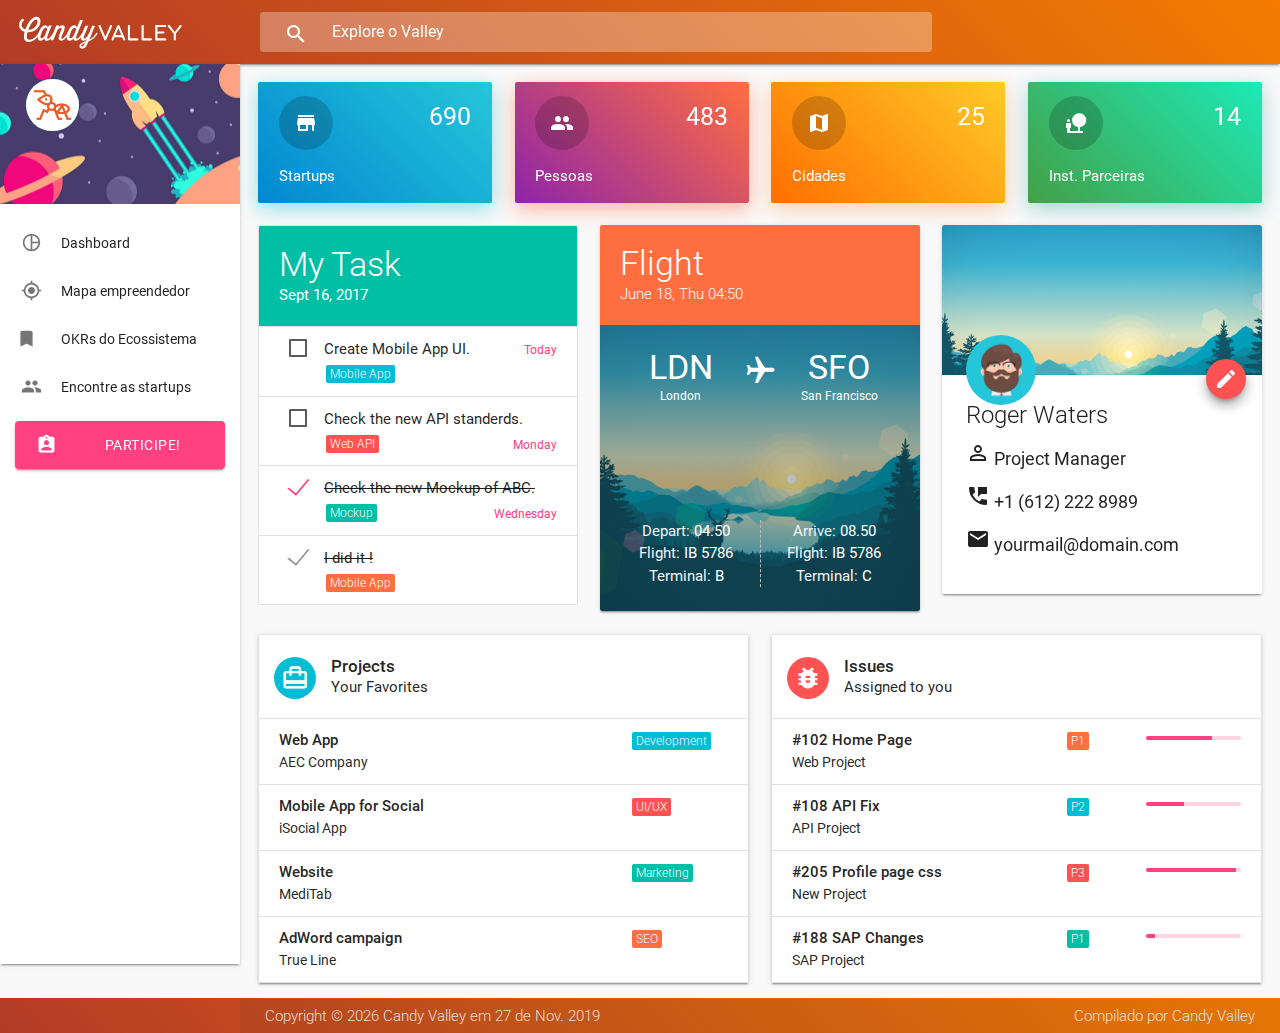
==== datavalley/index.html @ d6447363 "start datavalley" ====
<!DOCTYPE html>
<html lang="en">
  <!--================================================================================
	Item Name: Materialize - Material Design Admin Template
	Version: 4.0
	Author: PIXINVENT
	Author URL: https://themeforest.net/user/pixinvent/portfolio
  ================================================================================ -->
  <head>
    <meta http-equiv="Content-Type" content="text/html; charset=UTF-8">
    <meta name="viewport" content="width=device-width, initial-scale=1">
    <meta http-equiv="X-UA-Compatible" content="IE=edge">
    <meta name="msapplication-tap-highlight" content="no">
    <meta name="description" content="Candy Valley: O vale empreendedor da região sul">
    <meta name="keywords" content="Candy Valley, Startup, Empreendedorismo, Região Sul, Rio Grande do Sul">
    <title>Candy Valley - Dados do Ecossistema da Região Sul</title>
    <!-- Favicons-->
    <link rel="icon" href="images/favicon/favicon-32x32.png" sizes="32x32">
    <!-- Favicons-->
    <link rel="apple-touch-icon-precomposed" href="images/favicon/apple-icon-152x152.png">
    <!-- For iPhone -->
    <meta name="msapplication-TileColor" content="#00bcd4">
    <meta name="msapplication-TileImage" content="images/favicon/apple-icon-114x114.png">
    <!-- For Windows Phone -->
    <!-- CORE CSS-->
    <link href="css//materialize.css" type="text/css" rel="stylesheet">
    <link href="css//style.css" type="text/css" rel="stylesheet">
    <!-- Custome CSS-->
    <link href="css/custom/custom.css" type="text/css" rel="stylesheet">
    <!-- INCLUDED PLUGIN CSS ON THIS PAGE -->
    <link href="vendors/perfect-scrollbar/perfect-scrollbar.css" type="text/css" rel="stylesheet">
    <link href="vendors/flag-icon/css/flag-icon.min.css" type="text/css" rel="stylesheet">
  </head>
  <body>
    <!-- Start Page Loading -->
    <div id="loader-wrapper">
      <div id="loader"></div>
      <div class="loader-section section-left"></div>
      <div class="loader-section section-right"></div>
    </div>
    <!-- End Page Loading -->
    <!-- //////////////////////////////////////////////////////////////////////////// -->
    <!-- START HEADER -->
    <header id="header" class="page-topbar">
      <!-- start header nav-->
      <div class="navbar-fixed">
        <nav class="navbar-color gradient-45deg-deep-orange-orange">
          <div class="nav-wrapper">
            <ul class="left">
              <li>
                <h1 class="logo-wrapper">
                  <a href="index.html" class="brand-logo darken-1">
                    <img src="images/logo/candy_valley_white.svg" alt="materialize logo">

                  </a>
                </h1>
              </li>
            </ul>
            <div class="header-search-wrapper hide-on-med-and-down">
              <i class="material-icons">search</i>
              <input type="text" name="Search" class="header-search-input z-depth-2" placeholder="Explore o Valley" />
            </div>
            <ul class="right hide-on-med-and-down">

            </ul>

          </div>
        </nav>
      </div>
      <!-- end header nav-->
    </header>
    <!-- END HEADER -->
    <!-- //////////////////////////////////////////////////////////////////////////// -->
    <!-- START MAIN -->
    <div id="main">
      <!-- START WRAPPER -->
      <div class="wrapper">
        <!-- START LEFT SIDEBAR NAV-->
        <aside id="left-sidebar-nav">
          <ul id="slide-out" class="side-nav fixed leftside-navigation">
            <li class="user-details cyan darken-2">
              <div class="row">
                <div class="col col s4 m4 l4">
                  <img src="images/favicon/apple-icon-precomposed.png" alt="" class="circle responsive-img valign profile-image cyan">
                </div>
                <div class="col s12" style="height: 56px">

                </div>
              </div>
            </li>
            <li class="no-padding">
              <ul class="collapsible" data-collapsible="accordion">
                <li class="bold">
                  <a href="index.html" class="waves-effect waves-cyan">
                      <i class="material-icons">pie_chart_outlined</i>
                      <span class="nav-text">Dashboard</span>
                    </a>
                </li>
                <li class="bold">
                  <a href="cards-basic.html" class="waves-effect waves-cyan">
                      <i class="material-icons">my_location</i>
                      <span class="nav-text">Mapa empreendedor</span>
                    </a>
                </li>
                <li class="bold">
                  <a href="cards-basic.html" class="waves-effect waves-cyan">
                    <i class="material-icons">bookmarks</i>
                    <span class="nav-text">OKRs do Ecossistema</span>
                  </a>
                </li>
                <li class="bold">
                  <a href="ui-basic-buttons.html" class="waves-effect waves-cyan">
                      <i class="material-icons">people</i>
                      <span class="nav-text">Encontre as startups</span>
                    </a>
                </li>
                <li>
                  <a class="btn waves-effect waves-light" href="http://candyvalley.com.br/#pricing" target="_blank">
                    <i class="material-icons white-text">assignment_ind</i>Participe!
                  </a>
                </li>
              </ul>
            </li>
          </ul>
          <a href="#" data-activates="slide-out" class="sidebar-collapse btn-floating btn-medium waves-effect waves-light hide-on-large-only">
            <i class="material-icons">menu</i>
          </a>
        </aside>
        <!-- END LEFT SIDEBAR NAV-->
        <!-- //////////////////////////////////////////////////////////////////////////// -->
        <!-- START CONTENT -->
        <section id="content">
          <!--start container-->
          <div class="container">
            <!--card stats start-->
            <div id="card-stats">
              <div class="row mt-1">
                <div class="col s12 m6 l3">
                  <div class="card gradient-45deg-light-blue-cyan gradient-shadow min-height-100 white-text">
                    <div class="padding-4">
                      <div class="col s7 m7">
                        <i class="material-icons background-round mt-5">store_mall_directory</i>
                        <p>Startups</p>
                      </div>
                      <div class="col s5 m5 right-align">
                        <h5 number_startups class="mb-0">690</h5>
                        <p class="no-margin"></p>
                        <p></p>
                      </div>
                    </div>
                  </div>
                </div>
                <div class="col s12 m6 l3">
                  <div class="card gradient-45deg-purple-deep-orange gradient-shadow min-height-100 white-text">
                    <div class="padding-4">
                      <div class="col s7 m7">
                        <i class="material-icons background-round mt-5">people</i>
                        <p>Pessoas</p>
                      </div>
                      <div class="col s5 m5 right-align">
                        <h5 number_statups_person class="mb-0">483</h5>
                        <p class="no-margin"></p>
                        <p></p>
                      </div>
                    </div>
                  </div>
                </div>
                <div class="col s12 m6 l3">
                  <div class="card gradient-45deg-amber-amber gradient-shadow min-height-100 white-text">
                    <div class="padding-4">
                      <div class="col s7 m7">
                        <i class="material-icons background-round mt-5">map</i>
                        <p>Cidades</p>
                      </div>
                      <div class="col s5 m5 right-align">
                        <h5 class="mb-0">25</h5>
                        <p class="no-margin"></p>
                        <p></p>
                      </div>
                    </div>
                  </div>
                </div>
                <div class="col s12 m6 l3">
                  <div class="card gradient-45deg-green-teal gradient-shadow min-height-100 white-text">
                    <div class="padding-4">
                      <div class="col s7 m7">
                        <i class="material-icons background-round mt-5">nature_people</i>
                        <p>Inst. Parceiras</p>
                      </div>
                      <div class="col s5 m5 right-align">
                        <h5 class="mb-0">14</h5>
                        <p class="no-margin"></p>
                        <p></p>
                      </div>
                    </div>
                  </div>
                </div>
              </div>
            </div>
            <!--<div id="card-stats">-->
            <!--  <div class="row">-->
            <!--    <div class="col s12 m6 l3">-->
            <!--      <div class="card">-->
            <!--        <div class="card-content cyan white-text">-->
            <!--          <p class="card-stats-title">-->
            <!--            <i class="material-icons">person_outline</i> New Clients</p>-->
            <!--          <h4 class="card-stats-number">566</h4>-->
            <!--          <p class="card-stats-compare">-->
            <!--            <i class="material-icons">keyboard_arrow_up</i> 15%-->
            <!--            <span class="cyan text text-lighten-5">from yesterday</span>-->
            <!--          </p>-->
            <!--        </div>-->
            <!--      </div>-->
            <!--    </div>-->
            <!--    <div class="col s12 m6 l3">-->
            <!--      <div class="card">-->
            <!--        <div class="card-content red accent-2 white-text">-->
            <!--          <p class="card-stats-title">-->
            <!--            <i class="material-icons">attach_money</i>Total Sales</p>-->
            <!--          <h4 class="card-stats-number">$8990.63</h4>-->
            <!--          <p class="card-stats-compare">-->
            <!--            <i class="material-icons">keyboard_arrow_up</i> 70%-->
            <!--            <span class="red-text text-lighten-5">last month</span>-->
            <!--          </p>-->
            <!--        </div>-->
            <!--      </div>-->
            <!--    </div>-->
            <!--    <div class="col s12 m6 l3">-->
            <!--      <div class="card">-->
            <!--        <div class="card-content teal accent-4 white-text">-->
            <!--          <p class="card-stats-title">-->
            <!--            <i class="material-icons">trending_up</i> Today Profit</p>-->
            <!--          <h4 class="card-stats-number">$806.52</h4>-->
            <!--          <p class="card-stats-compare">-->
            <!--            <i class="material-icons">keyboard_arrow_up</i> 80%-->
            <!--            <span class="teal-text text-lighten-5">from yesterday</span>-->
            <!--          </p>-->
            <!--        </div>-->
                    
            <!--      </div>-->
            <!--    </div>-->
            <!--    <div class="col s12 m6 l3">-->
            <!--      <div class="card">-->
            <!--        <div class="card-content deep-orange accent-2 white-text">-->
            <!--          <p class="card-stats-title">-->
            <!--            <i class="material-icons">content_copy</i> New Invoice</p>-->
            <!--          <h4 class="card-stats-number">1806</h4>-->
            <!--          <p class="card-stats-compare">-->
            <!--            <i class="material-icons">keyboard_arrow_down</i> 3%-->
            <!--            <span class="deep-orange-text text-lighten-5">from last month</span>-->
            <!--          </p>-->
            <!--        </div>-->
            <!--      </div>-->
            <!--    </div>-->
            <!--  </div>-->
            <!--</div>-->
            <!--card stats end-->
            
            <!--card widgets start-->
            <div id="card-widgets">
              <div class="row">
                <div class="col s12 m4 l4">
                  <ul id="task-card" class="collection with-header">
                    <li class="collection-header teal accent-4">
                      <h4 class="task-card-title">My Task</h4>
                      <p class="task-card-date">Sept 16, 2017</p>
                    </li>
                    <li class="collection-item dismissable">
                      <input type="checkbox" id="task1" />
                      <label for="task1">Create Mobile App UI.
                        <a href="#" class="secondary-content">
                          <span class="ultra-small">Today</span>
                        </a>
                      </label>
                      <span class="task-cat cyan">Mobile App</span>
                    </li>
                    <li class="collection-item dismissable">
                      <input type="checkbox" id="task2" />
                      <label for="task2">Check the new API standerds.
                        <a href="#" class="secondary-content">
                          <span class="ultra-small">Monday</span>
                        </a>
                      </label>
                      <span class="task-cat red accent-2">Web API</span>
                    </li>
                    <li class="collection-item dismissable">
                      <input type="checkbox" id="task3" checked="checked" />
                      <label for="task3">Check the new Mockup of ABC.
                        <a href="#" class="secondary-content">
                          <span class="ultra-small">Wednesday</span>
                        </a>
                      </label>
                      <span class="task-cat teal accent-4">Mockup</span>
                    </li>
                    <li class="collection-item dismissable">
                      <input type="checkbox" id="task4" checked="checked" disabled="disabled" />
                      <label for="task4">I did it !</label>
                      <span class="task-cat deep-orange accent-2">Mobile App</span>
                    </li>
                  </ul>
                </div>
                <div class="col s12 m12 l4">
                  <div id="flight-card" class="card">
                    <div class="card-header deep-orange accent-2">
                      <div class="card-title">
                        <h4 class="flight-card-title">Flight</h4>
                        <p class="flight-card-date">June 18, Thu 04:50</p>
                      </div>
                    </div>
                    <div class="card-content-bg white-text">
                      <div class="card-content">
                        <div class="row flight-state-wrapper">
                          <div class="col s5 m5 l5 center-align">
                            <div class="flight-state">
                              <h4 class="margin">LDN</h4>
                              <p class="ultra-small">London</p>
                            </div>
                          </div>
                          <div class="col s2 m2 l2 center-align">
                            <i class="material-icons flight-icon">local_airport</i>
                          </div>
                          <div class="col s5 m5 l5 center-align">
                            <div class="flight-state">
                              <h4 class="margin">SFO</h4>
                              <p class="ultra-small">San Francisco</p>
                            </div>
                          </div>
                        </div>
                        <div class="row">
                          <div class="col s6 m6 l6 center-align">
                            <div class="flight-info">
                              <p class="small">
                                <span class="grey-text text-lighten-4">Depart:</span> 04.50</p>
                              <p class="small">
                                <span class="grey-text text-lighten-4">Flight:</span> IB 5786</p>
                              <p class="small">
                                <span class="grey-text text-lighten-4">Terminal:</span> B</p>
                            </div>
                          </div>
                          <div class="col s6 m6 l6 center-align flight-state-two">
                            <div class="flight-info">
                              <p class="small">
                                <span class="grey-text text-lighten-4">Arrive:</span> 08.50</p>
                              <p class="small">
                                <span class="grey-text text-lighten-4">Flight:</span> IB 5786</p>
                              <p class="small">
                                <span class="grey-text text-lighten-4">Terminal:</span> C</p>
                            </div>
                          </div>
                        </div>
                      </div>
                    </div>
                  </div>
                </div>
                <div class="col s12 m4 l4">
                  <div id="profile-card" class="card">
                    <div class="card-image waves-effect waves-block waves-light">
                      <img class="activator" src="images/gallary/3.png" alt="user bg">
                    </div>
                    <div class="card-content">
                      <img src="images/avatar/avatar-7.png" alt="" class="circle responsive-img activator card-profile-image cyan lighten-1 padding-2">
                      <a class="btn-floating activator btn-move-up waves-effect waves-light red accent-2 z-depth-4 right">
                        <i class="material-icons">edit</i>
                      </a>
                      <span class="card-title activator grey-text text-darken-4">Roger Waters</span>
                      <p>
                        <i class="material-icons">perm_identity</i> Project Manager</p>
                      <p>
                        <i class="material-icons">perm_phone_msg</i> +1 (612) 222 8989</p>
                      <p>
                        <i class="material-icons">email</i> yourmail@domain.com</p>
                    </div>
                    <div class="card-reveal">
                      <span class="card-title grey-text text-darken-4">Roger Waters
                        <i class="material-icons right">close</i>
                      </span>
                      <p>Here is some more information about this card.</p>
                      <p>
                        <i class="material-icons">perm_identity</i> Project Manager</p>
                      <p>
                        <i class="material-icons">perm_phone_msg</i> +1 (612) 222 8989</p>
                      <p>
                        <i class="material-icons">email</i> yourmail@domain.com</p>
                      <p>
                        <i class="material-icons">cake</i> 18th June 1990
                      </p>
                      <p>
                      </p>
                      <p>
                        <i class="material-icons">airplanemode_active</i> BAR - AUS
                      </p>
                      <p>
                      </p>
                    </div>
                  </div>
                </div>
              </div>
            </div>
            <!--card widgets end-->
            
            <!--work collections start-->
            <div id="work-collections">
              <div class="row">
                <div class="col s12 m12 l6">
                  <ul id="projects-collection" class="collection z-depth-1">
                    <li class="collection-item avatar">
                      <i class="material-icons cyan circle">card_travel</i>
                      <h6 class="collection-header m-0">Projects</h6>
                      <p>Your Favorites</p>
                    </li>
                    <li class="collection-item">
                      <div class="row">
                        <div class="col s9">
                          <p class="collections-title">Web App</p>
                          <p class="collections-content">AEC Company</p>
                        </div>
                        <div class="col s3">
                          <span class="task-cat cyan">Development</span>
                        </div>
                      </div>
                    </li>
                    <li class="collection-item">
                      <div class="row">
                        <div class="col s9">
                          <p class="collections-title">Mobile App for Social</p>
                          <p class="collections-content">iSocial App</p>
                        </div>
                        <div class="col s3">
                          <span class="task-cat red accent-2">UI/UX</span>
                        </div>
                      </div>
                    </li>
                    <li class="collection-item">
                      <div class="row">
                        <div class="col s9">
                          <p class="collections-title">Website</p>
                          <p class="collections-content">MediTab</p>
                        </div>
                        <div class="col s3">
                          <span class="task-cat teal accent-4">Marketing</span>
                        </div>
                      </div>
                    </li>
                    <li class="collection-item">
                      <div class="row">
                        <div class="col s9">
                          <p class="collections-title">AdWord campaign</p>
                          <p class="collections-content">True Line</p>
                        </div>
                        <div class="col s3">
                          <span class="task-cat deep-orange accent-2">SEO</span>
                        </div>
                      </div>
                    </li>
                  </ul>
                </div>
                <div class="col s12 m12 l6">
                  <ul id="issues-collection" class="collection z-depth-1">
                    <li class="collection-item avatar">
                      <i class="material-icons red accent-2 circle">bug_report</i>
                      <h6 class="collection-header m-0">Issues</h6>
                      <p>Assigned to you</p>
                    </li>
                    <li class="collection-item">
                      <div class="row">
                        <div class="col s7">
                          <p class="collections-title">
                            <strong>#102</strong> Home Page</p>
                          <p class="collections-content">Web Project</p>
                        </div>
                        <div class="col s2">
                          <span class="task-cat deep-orange accent-2">P1</span>
                        </div>
                        <div class="col s3">
                          <div class="progress">
                            <div class="determinate" style="width: 70%"></div>
                          </div>
                        </div>
                      </div>
                    </li>
                    <li class="collection-item">
                      <div class="row">
                        <div class="col s7">
                          <p class="collections-title">
                            <strong>#108</strong> API Fix</p>
                          <p class="collections-content">API Project </p>
                        </div>
                        <div class="col s2">
                          <span class="task-cat cyan">P2</span>
                        </div>
                        <div class="col s3">
                          <div class="progress">
                            <div class="determinate" style="width: 40%"></div>
                          </div>
                        </div>
                      </div>
                    </li>
                    <li class="collection-item">
                      <div class="row">
                        <div class="col s7">
                          <p class="collections-title">
                            <strong>#205</strong> Profile page css</p>
                          <p class="collections-content">New Project </p>
                        </div>
                        <div class="col s2">
                          <span class="task-cat red accent-2">P3</span>
                        </div>
                        <div class="col s3">
                          <div class="progress">
                            <div class="determinate" style="width: 95%"></div>
                          </div>
                        </div>
                      </div>
                    </li>
                    <li class="collection-item">
                      <div class="row">
                        <div class="col s7">
                          <p class="collections-title">
                            <strong>#188</strong> SAP Changes</p>
                          <p class="collections-content">SAP Project</p>
                        </div>
                        <div class="col s2">
                          <span class="task-cat teal accent-4">P1</span>
                        </div>
                        <div class="col s3">
                          <div class="progress">
                            <div class="determinate" style="width: 10%"></div>
                          </div>
                        </div>
                      </div>
                    </li>
                  </ul>
                </div>
              </div>
            </div>
            <!--work collections end-->
            
            <!-- //////////////////////////////////////////////////////////////////////////// -->
          </div>
          <!--end container-->
        </section>
        <!-- END CONTENT -->
        <!-- START RIGHT SIDEBAR NAV-->
        <aside id="right-sidebar-nav">
          <ul id="chat-out" class="side-nav rightside-navigation">
            <li class="li-hover">
              <div class="row">
                <div class="col s12 border-bottom-1 mt-5">
                  <ul class="tabs">
                    <li class="tab col s4">
                      <a href="#activity" class="active">
                        <span class="material-icons">graphic_eq</span>
                      </a>
                    </li>
                    <li class="tab col s4">
                      <a href="#chatapp">
                        <span class="material-icons">face</span>
                      </a>
                    </li>
                    <li class="tab col s4">
                      <a href="#settings">
                        <span class="material-icons">settings</span>
                      </a>
                    </li>
                  </ul>
                </div>
                <div id="settings" class="col s12">
                  <h6 class="mt-5 mb-3 ml-3">GENERAL SETTINGS</h6>
                  <ul class="collection border-none">
                    <li class="collection-item border-none">
                      <div class="m-0">
                        <span class="font-weight-600">Notifications</span>
                        <div class="switch right">
                          <label>
                            <input checked type="checkbox">
                            <span class="lever"></span>
                          </label>
                        </div>
                      </div>
                      <p>Use checkboxes when looking for yes or no answers.</p>
                    </li>
                    <li class="collection-item border-none">
                      <div class="m-0">
                        <span class="font-weight-600">Show recent activity</span>
                        <div class="switch right">
                          <label>
                            <input checked type="checkbox">
                            <span class="lever"></span>
                          </label>
                        </div>
                      </div>
                      <p>The for attribute is necessary to bind our custom checkbox with the input.</p>
                    </li>
                    <li class="collection-item border-none">
                      <div class="m-0">
                        <span class="font-weight-600">Notifications</span>
                        <div class="switch right">
                          <label>
                            <input type="checkbox">
                            <span class="lever"></span>
                          </label>
                        </div>
                      </div>
                      <p>Use checkboxes when looking for yes or no answers.</p>
                    </li>
                    <li class="collection-item border-none">
                      <div class="m-0">
                        <span class="font-weight-600">Show recent activity</span>
                        <div class="switch right">
                          <label>
                            <input type="checkbox">
                            <span class="lever"></span>
                          </label>
                        </div>
                      </div>
                      <p>The for attribute is necessary to bind our custom checkbox with the input.</p>
                    </li>
                    <li class="collection-item border-none">
                      <div class="m-0">
                        <span class="font-weight-600">Show your emails</span>
                        <div class="switch right">
                          <label>
                            <input type="checkbox">
                            <span class="lever"></span>
                          </label>
                        </div>
                      </div>
                      <p>Use checkboxes when looking for yes or no answers.</p>
                    </li>
                    <li class="collection-item border-none">
                      <div class="m-0">
                        <span class="font-weight-600">Show Task statistics</span>
                        <div class="switch right">
                          <label>
                            <input type="checkbox">
                            <span class="lever"></span>
                          </label>
                        </div>
                      </div>
                      <p>The for attribute is necessary to bind our custom checkbox with the input.</p>
                    </li>
                  </ul>
                </div>
                <div id="chatapp" class="col s12">
                  <div class="collection border-none">
                    <a href="#!" class="collection-item avatar border-none">
                      <img src="images/avatar/avatar-1.png" alt="" class="circle cyan">
                      <span class="line-height-0">Elizabeth Elliott </span>
                      <span class="medium-small right blue-grey-text text-lighten-3">5.00 AM</span>
                      <p class="medium-small blue-grey-text text-lighten-3">Thank you </p>
                    </a>
                    <a href="#!" class="collection-item avatar border-none">
                      <img src="images/avatar/avatar-2.png" alt="" class="circle deep-orange accent-2">
                      <span class="line-height-0">Mary Adams </span>
                      <span class="medium-small right blue-grey-text text-lighten-3">4.14 AM</span>
                      <p class="medium-small blue-grey-text text-lighten-3">Hello Boo </p>
                    </a>
                    <a href="#!" class="collection-item avatar border-none">
                      <img src="images/avatar/avatar-3.png" alt="" class="circle teal accent-4">
                      <span class="line-height-0">Caleb Richards </span>
                      <span class="medium-small right blue-grey-text text-lighten-3">9.00 PM</span>
                      <p class="medium-small blue-grey-text text-lighten-3">Keny ! </p>
                    </a>
                    <a href="#!" class="collection-item avatar border-none">
                      <img src="images/avatar/avatar-4.png" alt="" class="circle cyan">
                      <span class="line-height-0">June Lane </span>
                      <span class="medium-small right blue-grey-text text-lighten-3">4.14 AM</span>
                      <p class="medium-small blue-grey-text text-lighten-3">Ohh God </p>
                    </a>
                    <a href="#!" class="collection-item avatar border-none">
                      <img src="images/avatar/avatar-5.png" alt="" class="circle red accent-2">
                      <span class="line-height-0">Edward Fletcher </span>
                      <span class="medium-small right blue-grey-text text-lighten-3">5.15 PM</span>
                      <p class="medium-small blue-grey-text text-lighten-3">Love you </p>
                    </a>
                    <a href="#!" class="collection-item avatar border-none">
                      <img src="images/avatar/avatar-6.png" alt="" class="circle deep-orange accent-2">
                      <span class="line-height-0">Crystal Bates </span>
                      <span class="medium-small right blue-grey-text text-lighten-3">8.00 AM</span>
                      <p class="medium-small blue-grey-text text-lighten-3">Can we </p>
                    </a>
                    <a href="#!" class="collection-item avatar border-none">
                      <img src="images/avatar/avatar-7.png" alt="" class="circle cyan">
                      <span class="line-height-0">Nathan Watts </span>
                      <span class="medium-small right blue-grey-text text-lighten-3">9.53 PM</span>
                      <p class="medium-small blue-grey-text text-lighten-3">Great! </p>
                    </a>
                    <a href="#!" class="collection-item avatar border-none">
                      <img src="images/avatar/avatar-8.png" alt="" class="circle red accent-2">
                      <span class="line-height-0">Willard Wood </span>
                      <span class="medium-small right blue-grey-text text-lighten-3">4.20 AM</span>
                      <p class="medium-small blue-grey-text text-lighten-3">Do it </p>
                    </a>
                    <a href="#!" class="collection-item avatar border-none">
                      <img src="images/avatar/avatar-9.png" alt="" class="circle teal accent-4">
                      <span class="line-height-0">Ronnie Ellis </span>
                      <span class="medium-small right blue-grey-text text-lighten-3">5.30 PM</span>
                      <p class="medium-small blue-grey-text text-lighten-3">Got that </p>
                    </a>
                    <a href="#!" class="collection-item avatar border-none">
                      <img src="images/avatar/avatar-1.png" alt="" class="circle cyan">
                      <span class="line-height-0">Gwendolyn Wood </span>
                      <span class="medium-small right blue-grey-text text-lighten-3">4.34 AM</span>
                      <p class="medium-small blue-grey-text text-lighten-3">Like you </p>
                    </a>
                    <a href="#!" class="collection-item avatar border-none">
                      <img src="images/avatar/avatar-2.png" alt="" class="circle red accent-2">
                      <span class="line-height-0">Daniel Russell </span>
                      <span class="medium-small right blue-grey-text text-lighten-3">12.00 AM</span>
                      <p class="medium-small blue-grey-text text-lighten-3">Thank you </p>
                    </a>
                    <a href="#!" class="collection-item avatar border-none">
                      <img src="images/avatar/avatar-3.png" alt="" class="circle teal accent-4">
                      <span class="line-height-0">Sarah Graves </span>
                      <span class="medium-small right blue-grey-text text-lighten-3">11.14 PM</span>
                      <p class="medium-small blue-grey-text text-lighten-3">Okay you </p>
                    </a>
                    <a href="#!" class="collection-item avatar border-none">
                      <img src="images/avatar/avatar-4.png" alt="" class="circle red accent-2">
                      <span class="line-height-0">Andrew Hoffman </span>
                      <span class="medium-small right blue-grey-text text-lighten-3">7.30 PM</span>
                      <p class="medium-small blue-grey-text text-lighten-3">Can do </p>
                    </a>
                    <a href="#!" class="collection-item avatar border-none">
                      <img src="images/avatar/avatar-5.png" alt="" class="circle cyan">
                      <span class="line-height-0">Camila Lynch </span>
                      <span class="medium-small right blue-grey-text text-lighten-3">2.00 PM</span>
                      <p class="medium-small blue-grey-text text-lighten-3">Leave it </p>
                    </a>
                  </div>
                </div>
                <div id="activity" class="col s12">
                  <h6 class="mt-5 mb-3 ml-3">RECENT ACTIVITY</h6>
                  <div class="activity">
                    <div class="col s3 mt-2 center-align recent-activity-list-icon">
                      <i class="material-icons white-text icon-bg-color deep-purple lighten-2">add_shopping_cart</i>
                    </div>
                    <div class="col s9 recent-activity-list-text">
                      <a href="#" class="deep-purple-text medium-small">just now</a>
                      <p class="mt-0 mb-2 fixed-line-height font-weight-300 medium-small">Jim Doe Purchased new equipments for zonal office.</p>
                    </div>
                    <div class="recent-activity-list chat-out-list row mb-0">
                      <div class="col s3 mt-2 center-align recent-activity-list-icon">
                        <i class="material-icons white-text icon-bg-color cyan lighten-2">airplanemode_active</i>
                      </div>
                      <div class="col s9 recent-activity-list-text">
                        <a href="#" class="cyan-text medium-small">Yesterday</a>
                        <p class="mt-0 mb-2 fixed-line-height font-weight-300 medium-small">Your Next flight for USA will be on 15th August 2015.</p>
                      </div>
                    </div>
                    <div class="recent-activity-list chat-out-list row mb-0">
                      <div class="col s3 mt-2 center-align recent-activity-list-icon medium-small">
                        <i class="material-icons white-text icon-bg-color green lighten-2">settings_voice</i>
                      </div>
                      <div class="col s9 recent-activity-list-text">
                        <a href="#" class="green-text medium-small">5 Days Ago</a>
                        <p class="mt-0 mb-2 fixed-line-height font-weight-300 medium-small">Natalya Parker Send you a voice mail for next conference.</p>
                      </div>
                    </div>
                    <div class="recent-activity-list chat-out-list row mb-0">
                      <div class="col s3 mt-2 center-align recent-activity-list-icon">
                        <i class="material-icons white-text icon-bg-color amber lighten-2">store</i>
                      </div>
                      <div class="col s9 recent-activity-list-text">
                        <a href="#" class="amber-text medium-small">1 Week Ago</a>
                        <p class="mt-0 mb-2 fixed-line-height font-weight-300 medium-small">Jessy Jay open a new store at S.G Road.</p>
                      </div>
                    </div>
                    <div class="recent-activity-list row">
                      <div class="col s3 mt-2 center-align recent-activity-list-icon">
                        <i class="material-icons white-text icon-bg-color deep-orange lighten-2">settings_voice</i>
                      </div>
                      <div class="col s9 recent-activity-list-text">
                        <a href="#" class="deep-orange-text medium-small">2 Week Ago</a>
                        <p class="mt-0 mb-2 fixed-line-height font-weight-300 medium-small">voice mail for conference.</p>
                      </div>
                    </div>
                    <div class="recent-activity-list chat-out-list row mb-0">
                      <div class="col s3 mt-2 center-align recent-activity-list-icon medium-small">
                        <i class="material-icons white-text icon-bg-color brown lighten-2">settings_voice</i>
                      </div>
                      <div class="col s9 recent-activity-list-text">
                        <a href="#" class="brown-text medium-small">1 Month Ago</a>
                        <p class="mt-0 mb-2 fixed-line-height font-weight-300 medium-small">Natalya Parker Send you a voice mail for next conference.</p>
                      </div>
                    </div>
                    <div class="recent-activity-list chat-out-list row mb-0">
                      <div class="col s3 mt-2 center-align recent-activity-list-icon">
                        <i class="material-icons white-text icon-bg-color deep-purple lighten-2">store</i>
                      </div>
                      <div class="col s9 recent-activity-list-text">
                        <a href="#" class="deep-purple-text medium-small">3 Month Ago</a>
                        <p class="mt-0 mb-2 fixed-line-height font-weight-300 medium-small">Jessy Jay open a new store at S.G Road.</p>
                      </div>
                    </div>
                    <div class="recent-activity-list row">
                      <div class="col s3 mt-2 center-align recent-activity-list-icon">
                        <i class="material-icons white-text icon-bg-color grey lighten-2">settings_voice</i>
                      </div>
                      <div class="col s9 recent-activity-list-text">
                        <a href="#" class="grey-text medium-small">1 Year Ago</a>
                        <p class="mt-0 mb-2 fixed-line-height font-weight-300 medium-small">voice mail for conference.</p>
                      </div>
                    </div>
                  </div>
                </div>
              </div>
            </li>
          </ul>
        </aside>
        <!-- END RIGHT SIDEBAR NAV-->
      </div>
      <!-- END WRAPPER -->
    </div>
    <!-- END MAIN -->
    <!-- //////////////////////////////////////////////////////////////////////////// -->
    <!-- START FOOTER -->
    <footer class="page-footer gradient-45deg-deep-orange-orange">
        <div class="footer-copyright">
          <div class="container">
            <span>Copyright ©
              <script type="text/javascript">
                document.write(new Date().getFullYear());
              </script> <a class="grey-text text-lighten-2" href="http://candyvalley.com.br" target="_blank">Candy Valley</a></span>
            <span class="right hide-on-small-only"> Compilado por <a class="grey-text text-lighten-2" href="http://glaucomunsberg.com/">Candy Valley</a></span> em <span id="compiled_at">27 de Nov. 2019</span>
          </div>
        </div>
    </footer>
    <!-- END FOOTER -->
    <!-- ================================================
    Scripts
    ================================================ -->
    <!-- jQuery Library -->
    <script type="text/javascript" src="vendors/jquery-3.2.1.min.js"></script>
    <!--materialize js-->
    <script type="text/javascript" src="js/materialize.min.js"></script>
    <!--scrollbar-->
    <script type="text/javascript" src="vendors/perfect-scrollbar/perfect-scrollbar.min.js"></script>
    <!--plugins.js - Some Specific JS codes for Plugin Settings-->
    <script type="text/javascript" src="js/plugins.js"></script>
    <!--custom-script.js - Add your own theme custom JS-->
    <script type="text/javascript" src="js/custom-script.js"></script>
  </body>
</html>
---- datavalley/css/style.css ----
@import url(https://fonts.googleapis.com/css?family=Roboto:300,300i,400,400i,700);
.materialize-red {
  background-color: #e51c23 !important;
}

.materialize-red-text {
  color: #e51c23 !important;
}

.materialize-red.lighten-5 {
  background-color: #fdeaeb !important;
}

.materialize-red-text.text-lighten-5 {
  color: #fdeaeb !important;
}

.materialize-red.lighten-4 {
  background-color: #f8c1c3 !important;
}

.materialize-red-text.text-lighten-4 {
  color: #f8c1c3 !important;
}

.materialize-red.lighten-3 {
  background-color: #f3989b !important;
}

.materialize-red-text.text-lighten-3 {
  color: #f3989b !important;
}

.materialize-red.lighten-2 {
  background-color: #ee6e73 !important;
}

.materialize-red-text.text-lighten-2 {
  color: #ee6e73 !important;
}

.materialize-red.lighten-1 {
  background-color: #ea454b !important;
}

.materialize-red-text.text-lighten-1 {
  color: #ea454b !important;
}

.materialize-red.darken-1 {
  background-color: #d0181e !important;
}

.materialize-red-text.text-darken-1 {
  color: #d0181e !important;
}

.materialize-red.darken-2 {
  background-color: #b9151b !important;
}

.materialize-red-text.text-darken-2 {
  color: #b9151b !important;
}

.materialize-red.darken-3 {
  background-color: #a21318 !important;
}

.materialize-red-text.text-darken-3 {
  color: #a21318 !important;
}

.materialize-red.darken-4 {
  background-color: #8b1014 !important;
}

.materialize-red-text.text-darken-4 {
  color: #8b1014 !important;
}

.red {
  background-color: #F44336 !important;
}

.red-text {
  color: #F44336 !important;
}

.red.lighten-5 {
  background-color: #FFEBEE !important;
}

.red-text.text-lighten-5 {
  color: #FFEBEE !important;
}

.red.lighten-4 {
  background-color: #FFCDD2 !important;
}

.red-text.text-lighten-4 {
  color: #FFCDD2 !important;
}

.red.lighten-3 {
  background-color: #EF9A9A !important;
}

.red-text.text-lighten-3 {
  color: #EF9A9A !important;
}

.red.lighten-2 {
  background-color: #E57373 !important;
}

.red-text.text-lighten-2 {
  color: #E57373 !important;
}

.red.lighten-1 {
  background-color: #EF5350 !important;
}

.red-text.text-lighten-1 {
  color: #EF5350 !important;
}

.red.darken-1 {
  background-color: #E53935 !important;
}

.red-text.text-darken-1 {
  color: #E53935 !important;
}

.red.darken-2 {
  background-color: #D32F2F !important;
}

.red-text.text-darken-2 {
  color: #D32F2F !important;
}

.red.darken-3 {
  background-color: #C62828 !important;
}

.red-text.text-darken-3 {
  color: #C62828 !important;
}

.red.darken-4 {
  background-color: #B71C1C !important;
}

.red-text.text-darken-4 {
  color: #B71C1C !important;
}

.red.accent-1 {
  background-color: #FF8A80 !important;
}

.red-text.text-accent-1 {
  color: #FF8A80 !important;
}

.red.accent-2 {
  background-color: #FF5252 !important;
}

.red-text.text-accent-2 {
  color: #FF5252 !important;
}

.red.accent-3 {
  background-color: #FF1744 !important;
}

.red-text.text-accent-3 {
  color: #FF1744 !important;
}

.red.accent-4 {
  background-color: #D50000 !important;
}

.red-text.text-accent-4 {
  color: #D50000 !important;
}

.pink {
  background-color: #e91e63 !important;
}

.pink-text {
  color: #e91e63 !important;
}

.pink.lighten-5 {
  background-color: #fce4ec !important;
}

.pink-text.text-lighten-5 {
  color: #fce4ec !important;
}

.pink.lighten-4 {
  background-color: #f8bbd0 !important;
}

.pink-text.text-lighten-4 {
  color: #f8bbd0 !important;
}

.pink.lighten-3 {
  background-color: #f48fb1 !important;
}

.pink-text.text-lighten-3 {
  color: #f48fb1 !important;
}

.pink.lighten-2 {
  background-color: #f06292 !important;
}

.pink-text.text-lighten-2 {
  color: #f06292 !important;
}

.pink.lighten-1 {
  background-color: #ec407a !important;
}

.pink-text.text-lighten-1 {
  color: #ec407a !important;
}

.pink.darken-1 {
  background-color: #d81b60 !important;
}

.pink-text.text-darken-1 {
  color: #d81b60 !important;
}

.pink.darken-2 {
  background-color: #c2185b !important;
}

.pink-text.text-darken-2 {
  color: #c2185b !important;
}

.pink.darken-3 {
  background-color: #ad1457 !important;
}

.pink-text.text-darken-3 {
  color: #ad1457 !important;
}

.pink.darken-4 {
  background-color: #880e4f !important;
}

.pink-text.text-darken-4 {
  color: #880e4f !important;
}

.pink.accent-1 {
  background-color: #ff80ab !important;
}

.pink-text.text-accent-1 {
  color: #ff80ab !important;
}

.pink.accent-2 {
  background-color: #ff4081 !important;
}

.pink-text.text-accent-2 {
  color: #ff4081 !important;
}

.pink.accent-3 {
  background-color: #f50057 !important;
}

.pink-text.text-accent-3 {
  color: #f50057 !important;
}

.pink.accent-4 {
  background-color: #c51162 !important;
}

.pink-text.text-accent-4 {
  color: #c51162 !important;
}

.purple {
  background-color: #9c27b0 !important;
}

.purple-text {
  color: #9c27b0 !important;
}

.purple.lighten-5 {
  background-color: #f3e5f5 !important;
}

.purple-text.text-lighten-5 {
  color: #f3e5f5 !important;
}

.purple.lighten-4 {
  background-color: #e1bee7 !important;
}

.purple-text.text-lighten-4 {
  color: #e1bee7 !important;
}

.purple.lighten-3 {
  background-color: #ce93d8 !important;
}

.purple-text.text-lighten-3 {
  color: #ce93d8 !important;
}

.purple.lighten-2 {
  background-color: #ba68c8 !important;
}

.purple-text.text-lighten-2 {
  color: #ba68c8 !important;
}

.purple.lighten-1 {
  background-color: #ab47bc !important;
}

.purple-text.text-lighten-1 {
  color: #ab47bc !important;
}

.purple.darken-1 {
  background-color: #8e24aa !important;
}

.purple-text.text-darken-1 {
  color: #8e24aa !important;
}

.purple.darken-2 {
  background-color: #7b1fa2 !important;
}

.purple-text.text-darken-2 {
  color: #7b1fa2 !important;
}

.purple.darken-3 {
  background-color: #6a1b9a !important;
}

.purple-text.text-darken-3 {
  color: #6a1b9a !important;
}

.purple.darken-4 {
  background-color: #4a148c !important;
}

.purple-text.text-darken-4 {
  color: #4a148c !important;
}

.purple.accent-1 {
  background-color: #ea80fc !important;
}

.purple-text.text-accent-1 {
  color: #ea80fc !important;
}

.purple.accent-2 {
  background-color: #e040fb !important;
}

.purple-text.text-accent-2 {
  color: #e040fb !important;
}

.purple.accent-3 {
  background-color: #d500f9 !important;
}

.purple-text.text-accent-3 {
  color: #d500f9 !important;
}

.purple.accent-4 {
  background-color: #aa00ff !important;
}

.purple-text.text-accent-4 {
  color: #aa00ff !important;
}

.deep-purple {
  background-color: #673ab7 !important;
}

.deep-purple-text {
  color: #673ab7 !important;
}

.deep-purple.lighten-5 {
  background-color: #ede7f6 !important;
}

.deep-purple-text.text-lighten-5 {
  color: #ede7f6 !important;
}

.deep-purple.lighten-4 {
  background-color: #d1c4e9 !important;
}

.deep-purple-text.text-lighten-4 {
  color: #d1c4e9 !important;
}

.deep-purple.lighten-3 {
  background-color: #b39ddb !important;
}

.deep-purple-text.text-lighten-3 {
  color: #b39ddb !important;
}

.deep-purple.lighten-2 {
  background-color: #9575cd !important;
}

.deep-purple-text.text-lighten-2 {
  color: #9575cd !important;
}

.deep-purple.lighten-1 {
  background-color: #7e57c2 !important;
}

.deep-purple-text.text-lighten-1 {
  color: #7e57c2 !important;
}

.deep-purple.darken-1 {
  background-color: #5e35b1 !important;
}

.deep-purple-text.text-darken-1 {
  color: #5e35b1 !important;
}

.deep-purple.darken-2 {
  background-color: #512da8 !important;
}

.deep-purple-text.text-darken-2 {
  color: #512da8 !important;
}

.deep-purple.darken-3 {
  background-color: #4527a0 !important;
}

.deep-purple-text.text-darken-3 {
  color: #4527a0 !important;
}

.deep-purple.darken-4 {
  background-color: #311b92 !important;
}

.deep-purple-text.text-darken-4 {
  color: #311b92 !important;
}

.deep-purple.accent-1 {
  background-color: #b388ff !important;
}

.deep-purple-text.text-accent-1 {
  color: #b388ff !important;
}

.deep-purple.accent-2 {
  background-color: #7c4dff !important;
}

.deep-purple-text.text-accent-2 {
  color: #7c4dff !important;
}

.deep-purple.accent-3 {
  background-color: #651fff !important;
}

.deep-purple-text.text-accent-3 {
  color: #651fff !important;
}

.deep-purple.accent-4 {
  background-color: #6200ea !important;
}

.deep-purple-text.text-accent-4 {
  color: #6200ea !important;
}

.indigo {
  background-color: #3f51b5 !important;
}

.indigo-text {
  color: #3f51b5 !important;
}

.indigo.lighten-5 {
  background-color: #e8eaf6 !important;
}

.indigo-text.text-lighten-5 {
  color: #e8eaf6 !important;
}

.indigo.lighten-4 {
  background-color: #c5cae9 !important;
}

.indigo-text.text-lighten-4 {
  color: #c5cae9 !important;
}

.indigo.lighten-3 {
  background-color: #9fa8da !important;
}

.indigo-text.text-lighten-3 {
  color: #9fa8da !important;
}

.indigo.lighten-2 {
  background-color: #7986cb !important;
}

.indigo-text.text-lighten-2 {
  color: #7986cb !important;
}

.indigo.lighten-1 {
  background-color: #5c6bc0 !important;
}

.indigo-text.text-lighten-1 {
  color: #5c6bc0 !important;
}

.indigo.darken-1 {
  background-color: #3949ab !important;
}

.indigo-text.text-darken-1 {
  color: #3949ab !important;
}

.indigo.darken-2 {
  background-color: #303f9f !important;
}

.indigo-text.text-darken-2 {
  color: #303f9f !important;
}

.indigo.darken-3 {
  background-color: #283593 !important;
}

.indigo-text.text-darken-3 {
  color: #283593 !important;
}

.indigo.darken-4 {
  background-color: #1a237e !important;
}

.indigo-text.text-darken-4 {
  color: #1a237e !important;
}

.indigo.accent-1 {
  background-color: #8c9eff !important;
}

.indigo-text.text-accent-1 {
  color: #8c9eff !important;
}

.indigo.accent-2 {
  background-color: #536dfe !important;
}

.indigo-text.text-accent-2 {
  color: #536dfe !important;
}

.indigo.accent-3 {
  background-color: #3d5afe !important;
}

.indigo-text.text-accent-3 {
  color: #3d5afe !important;
}

.indigo.accent-4 {
  background-color: #304ffe !important;
}

.indigo-text.text-accent-4 {
  color: #304ffe !important;
}

.blue {
  background-color: #2196F3 !important;
}

.blue-text {
  color: #2196F3 !important;
}

.blue.lighten-5 {
  background-color: #E3F2FD !important;
}

.blue-text.text-lighten-5 {
  color: #E3F2FD !important;
}

.blue.lighten-4 {
  background-color: #BBDEFB !important;
}

.blue-text.text-lighten-4 {
  color: #BBDEFB !important;
}

.blue.lighten-3 {
  background-color: #90CAF9 !important;
}

.blue-text.text-lighten-3 {
  color: #90CAF9 !important;
}

.blue.lighten-2 {
  background-color: #64B5F6 !important;
}

.blue-text.text-lighten-2 {
  color: #64B5F6 !important;
}

.blue.lighten-1 {
  background-color: #42A5F5 !important;
}

.blue-text.text-lighten-1 {
  color: #42A5F5 !important;
}

.blue.darken-1 {
  background-color: #1E88E5 !important;
}

.blue-text.text-darken-1 {
  color: #1E88E5 !important;
}

.blue.darken-2 {
  background-color: #1976D2 !important;
}

.blue-text.text-darken-2 {
  color: #1976D2 !important;
}

.blue.darken-3 {
  background-color: #1565C0 !important;
}

.blue-text.text-darken-3 {
  color: #1565C0 !important;
}

.blue.darken-4 {
  background-color: #0D47A1 !important;
}

.blue-text.text-darken-4 {
  color: #0D47A1 !important;
}

.blue.accent-1 {
  background-color: #82B1FF !important;
}

.blue-text.text-accent-1 {
  color: #82B1FF !important;
}

.blue.accent-2 {
  background-color: #448AFF !important;
}

.blue-text.text-accent-2 {
  color: #448AFF !important;
}

.blue.accent-3 {
  background-color: #2979FF !important;
}

.blue-text.text-accent-3 {
  color: #2979FF !important;
}

.blue.accent-4 {
  background-color: #2962FF !important;
}

.blue-text.text-accent-4 {
  color: #2962FF !important;
}

.light-blue {
  background-color: #03a9f4 !important;
}

.light-blue-text {
  color: #03a9f4 !important;
}

.light-blue.lighten-5 {
  background-color: #e1f5fe !important;
}

.light-blue-text.text-lighten-5 {
  color: #e1f5fe !important;
}

.light-blue.lighten-4 {
  background-color: #b3e5fc !important;
}

.light-blue-text.text-lighten-4 {
  color: #b3e5fc !important;
}

.light-blue.lighten-3 {
  background-color: #81d4fa !important;
}

.light-blue-text.text-lighten-3 {
  color: #81d4fa !important;
}

.light-blue.lighten-2 {
  background-color: #4fc3f7 !important;
}

.light-blue-text.text-lighten-2 {
  color: #4fc3f7 !important;
}

.light-blue.lighten-1 {
  background-color: #29b6f6 !important;
}

.light-blue-text.text-lighten-1 {
  color: #29b6f6 !important;
}

.light-blue.darken-1 {
  background-color: #039be5 !important;
}

.light-blue-text.text-darken-1 {
  color: #039be5 !important;
}

.light-blue.darken-2 {
  background-color: #0288d1 !important;
}

.light-blue-text.text-darken-2 {
  color: #0288d1 !important;
}

.light-blue.darken-3 {
  background-color: #0277bd !important;
}

.light-blue-text.text-darken-3 {
  color: #0277bd !important;
}

.light-blue.darken-4 {
  background-color: #01579b !important;
}

.light-blue-text.text-darken-4 {
  color: #01579b !important;
}

.light-blue.accent-1 {
  background-color: #80d8ff !important;
}

.light-blue-text.text-accent-1 {
  color: #80d8ff !important;
}

.light-blue.accent-2 {
  background-color: #40c4ff !important;
}

.light-blue-text.text-accent-2 {
  color: #40c4ff !important;
}

.light-blue.accent-3 {
  background-color: #00b0ff !important;
}

.light-blue-text.text-accent-3 {
  color: #00b0ff !important;
}

.light-blue.accent-4 {
  background-color: #0091ea !important;
}

.light-blue-text.text-accent-4 {
  color: #0091ea !important;
}

.cyan {
  background-color: #00bcd4 !important;
}

.cyan-text {
  color: #00bcd4 !important;
}

.cyan.lighten-5 {
  background-color: #e0f7fa !important;
}

.cyan-text.text-lighten-5 {
  color: #e0f7fa !important;
}

.cyan.lighten-4 {
  background-color: #b2ebf2 !important;
}

.cyan-text.text-lighten-4 {
  color: #b2ebf2 !important;
}

.cyan.lighten-3 {
  background-color: #80deea !important;
}

.cyan-text.text-lighten-3 {
  color: #80deea !important;
}

.cyan.lighten-2 {
  background-color: #4dd0e1 !important;
}

.cyan-text.text-lighten-2 {
  color: #4dd0e1 !important;
}

.cyan.lighten-1 {
  background-color: #26c6da !important;
}

.cyan-text.text-lighten-1 {
  color: #26c6da !important;
}

.cyan.darken-1 {
  background-color: #00acc1 !important;
}

.cyan-text.text-darken-1 {
  color: #00acc1 !important;
}

.cyan.darken-2 {
  background-color: #0097a7 !important;
}

.cyan-text.text-darken-2 {
  color: #0097a7 !important;
}

.cyan.darken-3 {
  background-color: #00838f !important;
}

.cyan-text.text-darken-3 {
  color: #00838f !important;
}

.cyan.darken-4 {
  background-color: #006064 !important;
}

.cyan-text.text-darken-4 {
  color: #006064 !important;
}

.cyan.accent-1 {
  background-color: #84ffff !important;
}

.cyan-text.text-accent-1 {
  color: #84ffff !important;
}

.cyan.accent-2 {
  background-color: #18ffff !important;
}

.cyan-text.text-accent-2 {
  color: #18ffff !important;
}

.cyan.accent-3 {
  background-color: #00e5ff !important;
}

.cyan-text.text-accent-3 {
  color: #00e5ff !important;
}

.cyan.accent-4 {
  background-color: #00b8d4 !important;
}

.cyan-text.text-accent-4 {
  color: #00b8d4 !important;
}

.teal {
  background-color: #009688 !important;
}

.teal-text {
  color: #009688 !important;
}

.teal.lighten-5 {
  background-color: #e0f2f1 !important;
}

.teal-text.text-lighten-5 {
  color: #e0f2f1 !important;
}

.teal.lighten-4 {
  background-color: #b2dfdb !important;
}

.teal-text.text-lighten-4 {
  color: #b2dfdb !important;
}

.teal.lighten-3 {
  background-color: #80cbc4 !important;
}

.teal-text.text-lighten-3 {
  color: #80cbc4 !important;
}

.teal.lighten-2 {
  background-color: #4db6ac !important;
}

.teal-text.text-lighten-2 {
  color: #4db6ac !important;
}

.teal.lighten-1 {
  background-color: #26a69a !important;
}

.teal-text.text-lighten-1 {
  color: #26a69a !important;
}

.teal.darken-1 {
  background-color: #00897b !important;
}

.teal-text.text-darken-1 {
  color: #00897b !important;
}

.teal.darken-2 {
  background-color: #00796b !important;
}

.teal-text.text-darken-2 {
  color: #00796b !important;
}

.teal.darken-3 {
  background-color: #00695c !important;
}

.teal-text.text-darken-3 {
  color: #00695c !important;
}

.teal.darken-4 {
  background-color: #004d40 !important;
}

.teal-text.text-darken-4 {
  color: #004d40 !important;
}

.teal.accent-1 {
  background-color: #a7ffeb !important;
}

.teal-text.text-accent-1 {
  color: #a7ffeb !important;
}

.teal.accent-2 {
  background-color: #64ffda !important;
}

.teal-text.text-accent-2 {
  color: #64ffda !important;
}

.teal.accent-3 {
  background-color: #1de9b6 !important;
}

.teal-text.text-accent-3 {
  color: #1de9b6 !important;
}

.teal.accent-4 {
  background-color: #00bfa5 !important;
}

.teal-text.text-accent-4 {
  color: #00bfa5 !important;
}

.green {
  background-color: #4CAF50 !important;
}

.green-text {
  color: #4CAF50 !important;
}

.green.lighten-5 {
  background-color: #E8F5E9 !important;
}

.green-text.text-lighten-5 {
  color: #E8F5E9 !important;
}

.green.lighten-4 {
  background-color: #C8E6C9 !important;
}

.green-text.text-lighten-4 {
  color: #C8E6C9 !important;
}

.green.lighten-3 {
  background-color: #A5D6A7 !important;
}

.green-text.text-lighten-3 {
  color: #A5D6A7 !important;
}

.green.lighten-2 {
  background-color: #81C784 !important;
}

.green-text.text-lighten-2 {
  color: #81C784 !important;
}

.green.lighten-1 {
  background-color: #66BB6A !important;
}

.green-text.text-lighten-1 {
  color: #66BB6A !important;
}

.green.darken-1 {
  background-color: #43A047 !important;
}

.green-text.text-darken-1 {
  color: #43A047 !important;
}

.green.darken-2 {
  background-color: #388E3C !important;
}

.green-text.text-darken-2 {
  color: #388E3C !important;
}

.green.darken-3 {
  background-color: #2E7D32 !important;
}

.green-text.text-darken-3 {
  color: #2E7D32 !important;
}

.green.darken-4 {
  background-color: #1B5E20 !important;
}

.green-text.text-darken-4 {
  color: #1B5E20 !important;
}

.green.accent-1 {
  background-color: #B9F6CA !important;
}

.green-text.text-accent-1 {
  color: #B9F6CA !important;
}

.green.accent-2 {
  background-color: #69F0AE !important;
}

.green-text.text-accent-2 {
  color: #69F0AE !important;
}

.green.accent-3 {
  background-color: #00E676 !important;
}

.green-text.text-accent-3 {
  color: #00E676 !important;
}

.green.accent-4 {
  background-color: #00C853 !important;
}

.green-text.text-accent-4 {
  color: #00C853 !important;
}

.light-green {
  background-color: #8bc34a !important;
}

.light-green-text {
  color: #8bc34a !important;
}

.light-green.lighten-5 {
  background-color: #f1f8e9 !important;
}

.light-green-text.text-lighten-5 {
  color: #f1f8e9 !important;
}

.light-green.lighten-4 {
  background-color: #dcedc8 !important;
}

.light-green-text.text-lighten-4 {
  color: #dcedc8 !important;
}

.light-green.lighten-3 {
  background-color: #c5e1a5 !important;
}

.light-green-text.text-lighten-3 {
  color: #c5e1a5 !important;
}

.light-green.lighten-2 {
  background-color: #aed581 !important;
}

.light-green-text.text-lighten-2 {
  color: #aed581 !important;
}

.light-green.lighten-1 {
  background-color: #9ccc65 !important;
}

.light-green-text.text-lighten-1 {
  color: #9ccc65 !important;
}

.light-green.darken-1 {
  background-color: #7cb342 !important;
}

.light-green-text.text-darken-1 {
  color: #7cb342 !important;
}

.light-green.darken-2 {
  background-color: #689f38 !important;
}

.light-green-text.text-darken-2 {
  color: #689f38 !important;
}

.light-green.darken-3 {
  background-color: #558b2f !important;
}

.light-green-text.text-darken-3 {
  color: #558b2f !important;
}

.light-green.darken-4 {
  background-color: #33691e !important;
}

.light-green-text.text-darken-4 {
  color: #33691e !important;
}

.light-green.accent-1 {
  background-color: #ccff90 !important;
}

.light-green-text.text-accent-1 {
  color: #ccff90 !important;
}

.light-green.accent-2 {
  background-color: #b2ff59 !important;
}

.light-green-text.text-accent-2 {
  color: #b2ff59 !important;
}

.light-green.accent-3 {
  background-color: #76ff03 !important;
}

.light-green-text.text-accent-3 {
  color: #76ff03 !important;
}

.light-green.accent-4 {
  background-color: #64dd17 !important;
}

.light-green-text.text-accent-4 {
  color: #64dd17 !important;
}

.lime {
  background-color: #cddc39 !important;
}

.lime-text {
  color: #cddc39 !important;
}

.lime.lighten-5 {
  background-color: #f9fbe7 !important;
}

.lime-text.text-lighten-5 {
  color: #f9fbe7 !important;
}

.lime.lighten-4 {
  background-color: #f0f4c3 !important;
}

.lime-text.text-lighten-4 {
  color: #f0f4c3 !important;
}

.lime.lighten-3 {
  background-color: #e6ee9c !important;
}

.lime-text.text-lighten-3 {
  color: #e6ee9c !important;
}

.lime.lighten-2 {
  background-color: #dce775 !important;
}

.lime-text.text-lighten-2 {
  color: #dce775 !important;
}

.lime.lighten-1 {
  background-color: #d4e157 !important;
}

.lime-text.text-lighten-1 {
  color: #d4e157 !important;
}

.lime.darken-1 {
  background-color: #c0ca33 !important;
}

.lime-text.text-darken-1 {
  color: #c0ca33 !important;
}

.lime.darken-2 {
  background-color: #afb42b !important;
}

.lime-text.text-darken-2 {
  color: #afb42b !important;
}

.lime.darken-3 {
  background-color: #9e9d24 !important;
}

.lime-text.text-darken-3 {
  color: #9e9d24 !important;
}

.lime.darken-4 {
  background-color: #827717 !important;
}

.lime-text.text-darken-4 {
  color: #827717 !important;
}

.lime.accent-1 {
  background-color: #f4ff81 !important;
}

.lime-text.text-accent-1 {
  color: #f4ff81 !important;
}

.lime.accent-2 {
  background-color: #eeff41 !important;
}

.lime-text.text-accent-2 {
  color: #eeff41 !important;
}

.lime.accent-3 {
  background-color: #c6ff00 !important;
}

.lime-text.text-accent-3 {
  color: #c6ff00 !important;
}

.lime.accent-4 {
  background-color: #aeea00 !important;
}

.lime-text.text-accent-4 {
  color: #aeea00 !important;
}

.yellow {
  background-color: #ffeb3b !important;
}

.yellow-text {
  color: #ffeb3b !important;
}

.yellow.lighten-5 {
  background-color: #fffde7 !important;
}

.yellow-text.text-lighten-5 {
  color: #fffde7 !important;
}

.yellow.lighten-4 {
  background-color: #fff9c4 !important;
}

.yellow-text.text-lighten-4 {
  color: #fff9c4 !important;
}

.yellow.lighten-3 {
  background-color: #fff59d !important;
}

.yellow-text.text-lighten-3 {
  color: #fff59d !important;
}

.yellow.lighten-2 {
  background-color: #fff176 !important;
}

.yellow-text.text-lighten-2 {
  color: #fff176 !important;
}

.yellow.lighten-1 {
  background-color: #ffee58 !important;
}

.yellow-text.text-lighten-1 {
  color: #ffee58 !important;
}

.yellow.darken-1 {
  background-color: #fdd835 !important;
}

.yellow-text.text-darken-1 {
  color: #fdd835 !important;
}

.yellow.darken-2 {
  background-color: #fbc02d !important;
}

.yellow-text.text-darken-2 {
  color: #fbc02d !important;
}

.yellow.darken-3 {
  background-color: #f9a825 !important;
}

.yellow-text.text-darken-3 {
  color: #f9a825 !important;
}

.yellow.darken-4 {
  background-color: #f57f17 !important;
}

.yellow-text.text-darken-4 {
  color: #f57f17 !important;
}

.yellow.accent-1 {
  background-color: #ffff8d !important;
}

.yellow-text.text-accent-1 {
  color: #ffff8d !important;
}

.yellow.accent-2 {
  background-color: #ffff00 !important;
}

.yellow-text.text-accent-2 {
  color: #ffff00 !important;
}

.yellow.accent-3 {
  background-color: #ffea00 !important;
}

.yellow-text.text-accent-3 {
  color: #ffea00 !important;
}

.yellow.accent-4 {
  background-color: #ffd600 !important;
}

.yellow-text.text-accent-4 {
  color: #ffd600 !important;
}

.amber {
  background-color: #ffc107 !important;
}

.amber-text {
  color: #ffc107 !important;
}

.amber.lighten-5 {
  background-color: #fff8e1 !important;
}

.amber-text.text-lighten-5 {
  color: #fff8e1 !important;
}

.amber.lighten-4 {
  background-color: #ffecb3 !important;
}

.amber-text.text-lighten-4 {
  color: #ffecb3 !important;
}

.amber.lighten-3 {
  background-color: #ffe082 !important;
}

.amber-text.text-lighten-3 {
  color: #ffe082 !important;
}

.amber.lighten-2 {
  background-color: #ffd54f !important;
}

.amber-text.text-lighten-2 {
  color: #ffd54f !important;
}

.amber.lighten-1 {
  background-color: #ffca28 !important;
}

.amber-text.text-lighten-1 {
  color: #ffca28 !important;
}

.amber.darken-1 {
  background-color: #ffb300 !important;
}

.amber-text.text-darken-1 {
  color: #ffb300 !important;
}

.amber.darken-2 {
  background-color: #ffa000 !important;
}

.amber-text.text-darken-2 {
  color: #ffa000 !important;
}

.amber.darken-3 {
  background-color: #ff8f00 !important;
}

.amber-text.text-darken-3 {
  color: #ff8f00 !important;
}

.amber.darken-4 {
  background-color: #ff6f00 !important;
}

.amber-text.text-darken-4 {
  color: #ff6f00 !important;
}

.amber.accent-1 {
  background-color: #ffe57f !important;
}

.amber-text.text-accent-1 {
  color: #ffe57f !important;
}

.amber.accent-2 {
  background-color: #ffd740 !important;
}

.amber-text.text-accent-2 {
  color: #ffd740 !important;
}

.amber.accent-3 {
  background-color: #ffc400 !important;
}

.amber-text.text-accent-3 {
  color: #ffc400 !important;
}

.amber.accent-4 {
  background-color: #ffab00 !important;
}

.amber-text.text-accent-4 {
  color: #ffab00 !important;
}

.orange {
  background-color: #ff9800 !important;
}

.orange-text {
  color: #ff9800 !important;
}

.orange.lighten-5 {
  background-color: #fff3e0 !important;
}

.orange-text.text-lighten-5 {
  color: #fff3e0 !important;
}

.orange.lighten-4 {
  background-color: #ffe0b2 !important;
}

.orange-text.text-lighten-4 {
  color: #ffe0b2 !important;
}

.orange.lighten-3 {
  background-color: #ffcc80 !important;
}

.orange-text.text-lighten-3 {
  color: #ffcc80 !important;
}

.orange.lighten-2 {
  background-color: #ffb74d !important;
}

.orange-text.text-lighten-2 {
  color: #ffb74d !important;
}

.orange.lighten-1 {
  background-color: #ffa726 !important;
}

.orange-text.text-lighten-1 {
  color: #ffa726 !important;
}

.orange.darken-1 {
  background-color: #fb8c00 !important;
}

.orange-text.text-darken-1 {
  color: #fb8c00 !important;
}

.orange.darken-2 {
  background-color: #f57c00 !important;
}

.orange-text.text-darken-2 {
  color: #f57c00 !important;
}

.orange.darken-3 {
  background-color: #ef6c00 !important;
}

.orange-text.text-darken-3 {
  color: #ef6c00 !important;
}

.orange.darken-4 {
  background-color: #e65100 !important;
}

.orange-text.text-darken-4 {
  color: #e65100 !important;
}

.orange.accent-1 {
  background-color: #ffd180 !important;
}

.orange-text.text-accent-1 {
  color: #ffd180 !important;
}

.orange.accent-2 {
  background-color: #ffab40 !important;
}

.orange-text.text-accent-2 {
  color: #ffab40 !important;
}

.orange.accent-3 {
  background-color: #ff9100 !important;
}

.orange-text.text-accent-3 {
  color: #ff9100 !important;
}

.orange.accent-4 {
  background-color: #ff6d00 !important;
}

.orange-text.text-accent-4 {
  color: #ff6d00 !important;
}

.deep-orange {
  background-color: #ff5722 !important;
}

.deep-orange-text {
  color: #ff5722 !important;
}

.deep-orange.lighten-5 {
  background-color: #fbe9e7 !important;
}

.deep-orange-text.text-lighten-5 {
  color: #fbe9e7 !important;
}

.deep-orange.lighten-4 {
  background-color: #ffccbc !important;
}

.deep-orange-text.text-lighten-4 {
  color: #ffccbc !important;
}

.deep-orange.lighten-3 {
  background-color: #ffab91 !important;
}

.deep-orange-text.text-lighten-3 {
  color: #ffab91 !important;
}

.deep-orange.lighten-2 {
  background-color: #ff8a65 !important;
}

.deep-orange-text.text-lighten-2 {
  color: #ff8a65 !important;
}

.deep-orange.lighten-1 {
  background-color: #ff7043 !important;
}

.deep-orange-text.text-lighten-1 {
  color: #ff7043 !important;
}

.deep-orange.darken-1 {
  background-color: #f4511e !important;
}

.deep-orange-text.text-darken-1 {
  color: #f4511e !important;
}

.deep-orange.darken-2 {
  background-color: #e64a19 !important;
}

.deep-orange-text.text-darken-2 {
  color: #e64a19 !important;
}

.deep-orange.darken-3 {
  background-color: #d84315 !important;
}

.deep-orange-text.text-darken-3 {
  color: #d84315 !important;
}

.deep-orange.darken-4 {
  background-color: #bf360c !important;
}

.deep-orange-text.text-darken-4 {
  color: #bf360c !important;
}

.deep-orange.accent-1 {
  background-color: #ff9e80 !important;
}

.deep-orange-text.text-accent-1 {
  color: #ff9e80 !important;
}

.deep-orange.accent-2 {
  background-color: #ff6e40 !important;
}

.deep-orange-text.text-accent-2 {
  color: #ff6e40 !important;
}

.deep-orange.accent-3 {
  background-color: #ff3d00 !important;
}

.deep-orange-text.text-accent-3 {
  color: #ff3d00 !important;
}

.deep-orange.accent-4 {
  background-color: #dd2c00 !important;
}

.deep-orange-text.text-accent-4 {
  color: #dd2c00 !important;
}

.brown {
  background-color: #795548 !important;
}

.brown-text {
  color: #795548 !important;
}

.brown.lighten-5 {
  background-color: #efebe9 !important;
}

.brown-text.text-lighten-5 {
  color: #efebe9 !important;
}

.brown.lighten-4 {
  background-color: #d7ccc8 !important;
}

.brown-text.text-lighten-4 {
  color: #d7ccc8 !important;
}

.brown.lighten-3 {
  background-color: #bcaaa4 !important;
}

.brown-text.text-lighten-3 {
  color: #bcaaa4 !important;
}

.brown.lighten-2 {
  background-color: #a1887f !important;
}

.brown-text.text-lighten-2 {
  color: #a1887f !important;
}

.brown.lighten-1 {
  background-color: #8d6e63 !important;
}

.brown-text.text-lighten-1 {
  color: #8d6e63 !important;
}

.brown.darken-1 {
  background-color: #6d4c41 !important;
}

.brown-text.text-darken-1 {
  color: #6d4c41 !important;
}

.brown.darken-2 {
  background-color: #5d4037 !important;
}

.brown-text.text-darken-2 {
  color: #5d4037 !important;
}

.brown.darken-3 {
  background-color: #4e342e !important;
}

.brown-text.text-darken-3 {
  color: #4e342e !important;
}

.brown.darken-4 {
  background-color: #3e2723 !important;
}

.brown-text.text-darken-4 {
  color: #3e2723 !important;
}

.blue-grey {
  background-color: #607d8b !important;
}

.blue-grey-text {
  color: #607d8b !important;
}

.blue-grey.lighten-5 {
  background-color: #eceff1 !important;
}

.blue-grey-text.text-lighten-5 {
  color: #eceff1 !important;
}

.blue-grey.lighten-4 {
  background-color: #cfd8dc !important;
}

.blue-grey-text.text-lighten-4 {
  color: #cfd8dc !important;
}

.blue-grey.lighten-3 {
  background-color: #b0bec5 !important;
}

.blue-grey-text.text-lighten-3 {
  color: #b0bec5 !important;
}

.blue-grey.lighten-2 {
  background-color: #90a4ae !important;
}

.blue-grey-text.text-lighten-2 {
  color: #90a4ae !important;
}

.blue-grey.lighten-1 {
  background-color: #78909c !important;
}

.blue-grey-text.text-lighten-1 {
  color: #78909c !important;
}

.blue-grey.darken-1 {
  background-color: #546e7a !important;
}

.blue-grey-text.text-darken-1 {
  color: #546e7a !important;
}

.blue-grey.darken-2 {
  background-color: #455a64 !important;
}

.blue-grey-text.text-darken-2 {
  color: #455a64 !important;
}

.blue-grey.darken-3 {
  background-color: #37474f !important;
}

.blue-grey-text.text-darken-3 {
  color: #37474f !important;
}

.blue-grey.darken-4 {
  background-color: #263238 !important;
}

.blue-grey-text.text-darken-4 {
  color: #263238 !important;
}

.grey {
  background-color: #9e9e9e !important;
}

.grey-text {
  color: #9e9e9e !important;
}

.grey.lighten-5 {
  background-color: #fafafa !important;
}

.grey-text.text-lighten-5 {
  color: #fafafa !important;
}

.grey.lighten-4 {
  background-color: #f5f5f5 !important;
}

.grey-text.text-lighten-4 {
  color: #f5f5f5 !important;
}

.grey.lighten-3 {
  background-color: #eeeeee !important;
}

.grey-text.text-lighten-3 {
  color: #eeeeee !important;
}

.grey.lighten-2 {
  background-color: #e0e0e0 !important;
}

.grey-text.text-lighten-2 {
  color: #e0e0e0 !important;
}

.grey.lighten-1 {
  background-color: #bdbdbd !important;
}

.grey-text.text-lighten-1 {
  color: #bdbdbd !important;
}

.grey.darken-1 {
  background-color: #757575 !important;
}

.grey-text.text-darken-1 {
  color: #757575 !important;
}

.grey.darken-2 {
  background-color: #616161 !important;
}

.grey-text.text-darken-2 {
  color: #616161 !important;
}

.grey.darken-3 {
  background-color: #424242 !important;
}

.grey-text.text-darken-3 {
  color: #424242 !important;
}

.grey.darken-4 {
  background-color: #212121 !important;
}

.grey-text.text-darken-4 {
  color: #212121 !important;
}

.black {
  background-color: #000000 !important;
}

.black-text {
  color: #000000 !important;
}

.white {
  background-color: #FFFFFF !important;
}

.white-text {
  color: #FFFFFF !important;
}

.transparent {
  background-color: transparent !important;
}

.transparent-text {
  color: transparent !important;
}

/*
  Tip: You can change the theme name here to generate new default style, you can also create your own !
*/
a {
  text-decoration: none;
}

html {
  line-height: 1.5;
  font-family: "Roboto", sans-serif !important;
  font-weight: normal;
  color: rgba(0, 0, 0, 0.87);
}

@media only screen and (min-width: 0) {
  html {
    font-size: 14px;
  }
}

@media only screen and (min-width: 992px) {
  html {
    font-size: 14.5px;
  }
}

@media only screen and (min-width: 1200px) {
  html {
    font-size: 15px;
  }
}

h1, h2, h3, h4, h5, h6 {
  font-family: "Roboto", sans-serif;
  font-weight: 400;
  line-height: 1.1;
}

p {
  font-family: "Roboto", sans-serif;
}

h1 a, h2 a, h3 a, h4 a, h5 a, h6 a {
  font-weight: inherit;
}

h1 {
  font-size: 4.2rem;
  line-height: 110%;
  margin: 2.1rem 0 1.68rem 0;
}

h2 {
  font-size: 3.56rem;
  line-height: 110%;
  margin: 1.78rem 0 1.424rem 0;
}

h3 {
  font-size: 2.92rem;
  line-height: 110%;
  margin: 1.46rem 0 1.168rem 0;
}

h4 {
  font-size: 2.28rem;
  line-height: 110%;
  margin: 1.14rem 0 0.912rem 0;
}

h5 {
  font-size: 1.64rem;
  line-height: 110%;
  margin: 0.82rem 0 0.656rem 0;
}

h6 {
  font-size: 1rem;
  line-height: 110%;
  margin: 0.5rem 0 0.4rem 0;
}

em {
  font-style: italic;
}

strong {
  font-weight: 500;
}

small {
  font-size: 75%;
}

.light {
  font-weight: 300;
}

.thin {
  font-weight: 200;
}

.flow-text {
  font-weight: 300;
}

@media only screen and (min-width: 360px) {
  .flow-text {
    font-size: 1.2rem;
  }
}

@media only screen and (min-width: 390px) {
  .flow-text {
    font-size: 1.224rem;
  }
}

@media only screen and (min-width: 420px) {
  .flow-text {
    font-size: 1.248rem;
  }
}

@media only screen and (min-width: 450px) {
  .flow-text {
    font-size: 1.272rem;
  }
}

@media only screen and (min-width: 480px) {
  .flow-text {
    font-size: 1.296rem;
  }
}

@media only screen and (min-width: 510px) {
  .flow-text {
    font-size: 1.32rem;
  }
}

@media only screen and (min-width: 540px) {
  .flow-text {
    font-size: 1.344rem;
  }
}

@media only screen and (min-width: 570px) {
  .flow-text {
    font-size: 1.368rem;
  }
}

@media only screen and (min-width: 600px) {
  .flow-text {
    font-size: 1.392rem;
  }
}

@media only screen and (min-width: 630px) {
  .flow-text {
    font-size: 1.416rem;
  }
}

@media only screen and (min-width: 660px) {
  .flow-text {
    font-size: 1.44rem;
  }
}

@media only screen and (min-width: 690px) {
  .flow-text {
    font-size: 1.464rem;
  }
}

@media only screen and (min-width: 720px) {
  .flow-text {
    font-size: 1.488rem;
  }
}

@media only screen and (min-width: 750px) {
  .flow-text {
    font-size: 1.512rem;
  }
}

@media only screen and (min-width: 780px) {
  .flow-text {
    font-size: 1.536rem;
  }
}

@media only screen and (min-width: 810px) {
  .flow-text {
    font-size: 1.56rem;
  }
}

@media only screen and (min-width: 840px) {
  .flow-text {
    font-size: 1.584rem;
  }
}

@media only screen and (min-width: 870px) {
  .flow-text {
    font-size: 1.608rem;
  }
}

@media only screen and (min-width: 900px) {
  .flow-text {
    font-size: 1.632rem;
  }
}

@media only screen and (min-width: 930px) {
  .flow-text {
    font-size: 1.656rem;
  }
}

@media only screen and (min-width: 960px) {
  .flow-text {
    font-size: 1.68rem;
  }
}

@media only screen and (max-width: 360px) {
  .flow-text {
    font-size: 1.2rem;
  }
}

@media only screen and (max-width: 768px) {
  #main .nav-expanded .brand-sidebar {
    background: transparent !important;
  }
  .brand-sidebar .logo-wrapper {
    text-align: center;
    background: transparent;
    padding: 17px 18px !important;
  }
}

ul.side-nav.leftside-navigation li:not(.no-padding) a {
  font-weight: 400 !important;
}

/*----------------------------------------
  General Layout Style
------------------------------------------*/
html, body {
  height: 100%;
}

body {
  background-color: #f9f9f9;
}

body.layout-light ul.side-nav.leftside-navigation {
  top: 62px;
}

body.layout-light #header nav.navbar-color {
  background: #fff;
}

body.layout-light #header nav.navbar-color ul a {
  color: rgba(0, 0, 0, 0.87);
}

body.layout-light #header nav.navbar-color .header-search-wrapper i {
  color: rgba(0, 0, 0, 0.87);
}

body.layout-light #header nav.navbar-color .header-search-wrapper input.header-search-input {
  border: 1px solid #869298;
  color: rgba(0, 0, 0, 0.87);
  background: rgba(230, 230, 230, 0.3);
}

body.layout-light #header nav.navbar-color .header-search-wrapper input.header-search-input:hover, body.layout-light #header nav.navbar-color .header-search-wrapper input.header-search-input:active, body.layout-light #header nav.navbar-color .header-search-wrapper input.header-search-input:focus {
  border: 1px solid #adadad;
  border-bottom: 1px solid #adadad !important;
  background: rgba(230, 230, 230, 0);
}

body.layout-light #header nav.navbar-color .header-search-wrapper input.header-search-input::placeholder {
  color: rgba(0, 0, 0, 0.87);
}

body.layout-light #main h1 span.logo-text {
  color: rgba(0, 0, 0, 0.87);
}

body.layout-light #main .brand-sidebar .logo-wrapper a.navbar-toggler i {
  color: rgba(0, 0, 0, 0.87);
}

body.layout-light #main .nav-expanded .brand-sidebar {
  background: #fff !important;
}

body.layout-light .page-footer {
  border-top: 1px solid #d2d2d2 !important;
  color: rgba(0, 0, 0, 0.87);
  background: #fff;
}

body.layout-light .footer-copyright {
  color: rgba(0, 0, 0, 0.87);
  background: #fff;
}

body.layout-dark ul.side-nav.leftside-navigation {
  top: 62px;
}

body.layout-dark #header nav.navbar-color {
  background: #37474f;
}

body.layout-dark #header nav.navbar-color ul a {
  color: #fff;
}

body.layout-dark #header nav.navbar-color .header-search-wrapper i {
  color: #fff;
}

body.layout-dark #header nav.navbar-color .header-search-wrapper input.header-search-input {
  border: 1px solid #828282;
  color: #fff;
  background: rgba(230, 230, 230, 0.3);
}

body.layout-dark #header nav.navbar-color .header-search-wrapper input.header-search-input:hover, body.layout-dark #header nav.navbar-color .header-search-wrapper input.header-search-input:active, body.layout-dark #header nav.navbar-color .header-search-wrapper input.header-search-input:focus {
  border: 1px solid #adadad;
  border-bottom: 1px solid #adadad !important;
  background: rgba(230, 230, 230, 0);
}

body.layout-dark #header nav.navbar-color .header-search-wrapper input.header-search-input::placeholder {
  color: #fff;
}

body.layout-dark #main h1 span.logo-text {
  color: #fff;
}

body.layout-dark #main .nav-expanded .brand-sidebar {
  background: #37474f !important;
}

body.layout-dark #main #left-sidebar-nav .side-nav {
  background: #37474f;
}

body.layout-dark #main #left-sidebar-nav .side-nav .collapsible-body, body.layout-dark #main #left-sidebar-nav .side-nav.fixed .collapsible-body {
  background: #37474f;
}

body.layout-dark #main #left-sidebar-nav .side-nav .collapsible-body > ul:not(.collapsible) > li.active,
body.layout-dark #main #left-sidebar-nav .side-nav.fixed .collapsible-body > ul:not(.collapsible) > li.active {
  background: #263238 !important;
}

body.layout-dark #main #left-sidebar-nav .side-nav li > a, body.layout-dark #main #left-sidebar-nav .side-nav li .more-text {
  color: #fff;
}

body.layout-dark #main #left-sidebar-nav .side-nav li > a > i, body.layout-dark #main #left-sidebar-nav .side-nav li .more-text > i {
  color: #fff;
}

body.layout-dark #main #left-sidebar-nav .brand-sidebar .logo-wrapper a.navbar-toggler i {
  color: #fff;
}

body.layout-dark .page-footer {
  border-top: 1px solid #d2d2d2 !important;
  color: #fff;
  background: #37474f;
}

body.layout-dark .footer-copyright {
  color: #fff;
  background: #37474f;
}

body.layout-semi-dark ul.side-nav.leftside-navigation {
  top: 62px;
}

body.layout-semi-dark #header nav.navbar-color {
  background: #fff;
}

body.layout-semi-dark #header nav.navbar-color ul a {
  color: rgba(0, 0, 0, 0.87);
}

body.layout-semi-dark #header nav.navbar-color .header-search-wrapper i {
  color: rgba(0, 0, 0, 0.87);
}

body.layout-semi-dark #header nav.navbar-color .header-search-wrapper input.header-search-input {
  border: 1px solid #d2d2d2;
  color: rgba(0, 0, 0, 0.87);
  background: rgba(230, 230, 230, 0.3);
}

body.layout-semi-dark #header nav.navbar-color .header-search-wrapper input.header-search-input:hover, body.layout-semi-dark #header nav.navbar-color .header-search-wrapper input.header-search-input:active, body.layout-semi-dark #header nav.navbar-color .header-search-wrapper input.header-search-input:focus {
  border: 1px solid #adadad;
  border-bottom: 1px solid #adadad !important;
  background: rgba(230, 230, 230, 0);
}

body.layout-semi-dark #header nav.navbar-color .header-search-wrapper input.header-search-input::placeholder {
  color: rgba(0, 0, 0, 0.87);
}

body.layout-semi-dark #main h1 span.logo-text {
  color: #fff;
}

body.layout-semi-dark #main .brand-sidebar {
  background: #37474f !important;
}

body.layout-semi-dark #main #left-sidebar-nav .side-nav {
  background: #37474f;
}

body.layout-semi-dark #main #left-sidebar-nav .side-nav .collapsible-body, body.layout-semi-dark #main #left-sidebar-nav .side-nav.fixed .collapsible-body {
  background: #37474f;
}

body.layout-semi-dark #main #left-sidebar-nav .side-nav .collapsible-body > ul:not(.collapsible) > li.active,
body.layout-semi-dark #main #left-sidebar-nav .side-nav.fixed .collapsible-body > ul:not(.collapsible) > li.active {
  background: #263238;
}

body.layout-semi-dark #main #left-sidebar-nav .side-nav li > a, body.layout-semi-dark #main #left-sidebar-nav .side-nav li .more-text {
  color: #fff;
}

body.layout-semi-dark #main #left-sidebar-nav .side-nav li > a > i, body.layout-semi-dark #main #left-sidebar-nav .side-nav li .more-text > i {
  color: #fff;
}

body.layout-semi-dark #main #left-sidebar-nav .brand-sidebar .logo-wrapper a.navbar-toggler i {
  color: #fff;
}

body.layout-semi-dark .page-footer {
  border-top: 1px solid #d2d2d2 !important;
  color: rgba(0, 0, 0, 0.87);
  background: #fff;
}

body.layout-semi-dark .footer-copyright {
  color: rgba(0, 0, 0, 0.87);
  background: #fff;
}

#main {
  min-height: calc(100% - 100px);
  padding-left: 240px;
  -webkit-transition: .3s ease all;
  -o-transition: .3s ease all;
  -moz-transition: .3s ease all;
  transition: .3s ease all;
  -webkit-backface-visibility: hidden;
  -moz-backface-visibility: hidden;
  backface-visibility: hidden;
}

#main.main-full {
  padding-left: 64px;
}

footer {
  padding-left: 240px;
}

footer.page-footer {
  padding-top: 1px;
}

select {
  background-color: transparent;
  width: 100%;
  padding: 5px;
  border: none;
  border-radius: 2px;
  height: 3rem;
  border-bottom: 1px solid #bdbdbd;
}

#sidenav-overlay {
  background-color: transparent;
}

.container {
  padding: 0 0.5rem;
  margin: 0 auto;
  max-width: 100% !important;
  width: 98%;
}

.container .dropdown-settings i.right {
  margin-left: 0;
}

#left-sidebar-nav {
  position: fixed;
  width: 100px;
  left: 180px;
  z-index: 999;
  height: auto;
}

#left-sidebar-nav span.badge.new {
  line-height: 20px;
  margin-top: 11px;
}

#content .header-search-wrapper {
  width: 100%;
  margin: 0 auto;
  height: 40px;
  display: inline-block;
  position: relative;
}

#content .container .row {
  margin-bottom: 0;
}

@media only screen and (min-width: 601px) {
  .container {
    width: 98%;
  }
}

@media only screen and (min-width: 993px) {
  .container {
    width: 98%;
  }
}

@media only screen and (max-width: 993px) {
  #main {
    padding-left: 0;
  }
  footer {
    padding-left: 0;
  }
}

.ps-scrollbar-x-rail {
  z-index: 9999;
}

.ps-scrollbar-y-rail {
  z-index: 9999;
}

/*----------------------------------------
  Healper Classes
------------------------------------------*/
/* Width */
.width-10 {
  width: 10% !important;
}

.width-20 {
  width: 20% !important;
}

.width-30 {
  width: 30% !important;
}

.width-40 {
  width: 40% !important;
}

.width-50 {
  width: 50% !important;
}

.width-60 {
  width: 60% !important;
}

.width-70 {
  width: 70% !important;
}

.width-80 {
  width: 80% !important;
}

.width-90 {
  width: 90% !important;
}

.width-100 {
  width: 100% !important;
}

/* Border Radius */
.border-radius-1 {
  border-radius: 1px !important;
}

.border-radius-2 {
  border-radius: 2px !important;
}

.border-radius-3 {
  border-radius: 3px !important;
}

.border-radius-4 {
  border-radius: 4px !important;
}

.border-radius-5 {
  border-radius: 5px !important;
}

.border-radius-6 {
  border-radius: 6px !important;
}

.border-radius-7 {
  border-radius: 7px !important;
}

.border-radius-8 {
  border-radius: 8px !important;
}

.border-radius-9 {
  border-radius: 9px !important;
}

.border-radius-10 {
  border-radius: 10px !important;
}

.border-round {
  border-radius: 50px !important;
}

/* Font Weight */
.font-weight-100 {
  font-weight: 100 !important;
}

.font-weight-200 {
  font-weight: 200 !important;
}

.font-weight-300 {
  font-weight: 300 !important;
}

.font-weight-400 {
  font-weight: 400 !important;
}

.font-weight-500 {
  font-weight: 500 !important;
}

.font-weight-600 {
  font-weight: 600 !important;
}

.font-weight-700 {
  font-weight: 700 !important;
}

.font-weight-800 {
  font-weight: 800 !important;
}

.font-weight-900 {
  font-weight: 900 !important;
}

.m-0 {
  margin: 0 !important;
}

/* Margin Top */
.mt-0 {
  margin-top: 0% !important;
}

.mt-1 {
  margin-top: 1% !important;
}

.mt-2 {
  margin-top: 2% !important;
}

.mt-3 {
  margin-top: 3% !important;
}

.mt-4 {
  margin-top: 4% !important;
}

.mt-5 {
  margin-top: 5% !important;
}

.mt-6 {
  margin-top: 6% !important;
}

.mt-7 {
  margin-top: 7% !important;
}

.mt-8 {
  margin-top: 8% !important;
}

.mt-9 {
  margin-top: 9% !important;
}

.mt-10 {
  margin-top: 10% !important;
}

/* Margin Right */
.mr-0 {
  margin-right: 0% !important;
}

.mr-1 {
  margin-right: 1% !important;
}

.mr-2 {
  margin-right: 2% !important;
}

.mr-3 {
  margin-right: 3% !important;
}

.mr-4 {
  margin-right: 4% !important;
}

.mr-5 {
  margin-right: 5% !important;
}

.mr-6 {
  margin-right: 6% !important;
}

.mr-7 {
  margin-right: 7% !important;
}

.mr-8 {
  margin-right: 8% !important;
}

.mr-9 {
  margin-right: 9% !important;
}

.mr-10 {
  margin-right: 10% !important;
}

/* Margin Left */
.ml-0 {
  margin-left: 0% !important;
}

.ml-1 {
  margin-left: 1% !important;
}

.ml-2 {
  margin-left: 2% !important;
}

.ml-3 {
  margin-left: 3% !important;
}

.ml-4 {
  margin-left: 4% !important;
}

.ml-5 {
  margin-left: 5% !important;
}

.ml-6 {
  margin-left: 6% !important;
}

.ml-7 {
  margin-left: 7% !important;
}

.ml-8 {
  margin-left: 8% !important;
}

.ml-9 {
  margin-left: 9% !important;
}

.ml-10 {
  margin-left: 10% !important;
}

/* Margin Bottom */
.mb-0 {
  margin-bottom: 0% !important;
}

.mb-1 {
  margin-bottom: 1% !important;
}

.mb-2 {
  margin-bottom: 2% !important;
}

.mb-3 {
  margin-bottom: 3% !important;
}

.mb-4 {
  margin-bottom: 4% !important;
}

.mb-5 {
  margin-bottom: 5% !important;
}

.mb-6 {
  margin-bottom: 6% !important;
}

.mb-7 {
  margin-bottom: 7% !important;
}

.mb-8 {
  margin-bottom: 8% !important;
}

.mb-9 {
  margin-bottom: 9% !important;
}

.mb-10 {
  margin-bottom: 10% !important;
}

/* Padding All */
.padding-1 {
  padding: 1% !important;
}

.padding-2 {
  padding: 2% !important;
}

.padding-3 {
  padding: 3% !important;
}

.padding-4 {
  padding: 4% !important;
}

.padding-5 {
  padding: 5% !important;
}

.padding-6 {
  padding: 6% !important;
}

.padding-7 {
  padding: 7% !important;
}

.padding-8 {
  padding: 8% !important;
}

.padding-9 {
  padding: 9% !important;
}

.padding-10 {
  padding: 10% !important;
}

.p-0 {
  padding: 0 !important;
}

/* Padding Top */
.pt-0 {
  padding-top: 0% !important;
}

.pt-1 {
  padding-top: 1% !important;
}

.pt-2 {
  padding-top: 2% !important;
}

.pt-3 {
  padding-top: 3% !important;
}

.pt-4 {
  padding-top: 4% !important;
}

.pt-5 {
  padding-top: 5% !important;
}

.pt-6 {
  padding-top: 6% !important;
}

.pt-7 {
  padding-top: 7% !important;
}

.pt-8 {
  padding-top: 8% !important;
}

.pt-9 {
  padding-top: 9% !important;
}

.pt-10 {
  padding-top: 10% !important;
}

/* Padding Right */
.pr-0 {
  padding-right: 0% !important;
}

.pr-1 {
  padding-right: 1% !important;
}

.pr-2 {
  padding-right: 2% !important;
}

.pr-3 {
  padding-right: 3% !important;
}

.pr-4 {
  padding-right: 4% !important;
}

.pr-5 {
  padding-right: 5% !important;
}

.pr-6 {
  padding-right: 6% !important;
}

.pr-7 {
  padding-right: 7% !important;
}

.pr-8 {
  padding-right: 8% !important;
}

.pr-9 {
  padding-right: 9% !important;
}

.pr-10 {
  padding-right: 10% !important;
}

/* Padding Right */
.pl-0 {
  padding-left: 0% !important;
}

.pl-1 {
  padding-left: 1% !important;
}

.pl-2 {
  padding-left: 2% !important;
}

.pl-3 {
  padding-left: 3% !important;
}

.pl-4 {
  padding-left: 4% !important;
}

.pl-5 {
  padding-left: 5% !important;
}

.pl-6 {
  padding-left: 6% !important;
}

.pl-7 {
  padding-left: 7% !important;
}

.pl-8 {
  padding-left: 8% !important;
}

.pl-9 {
  padding-left: 9% !important;
}

.pl-10 {
  padding-left: 10% !important;
}

/* Padding Bottom */
.pb-0 {
  padding-bottom: 0% !important;
}

.pb-1 {
  padding-bottom: 1% !important;
}

.pb-2 {
  padding-bottom: 2% !important;
}

.pb-3 {
  padding-bottom: 3% !important;
}

.pb-4 {
  padding-bottom: 4% !important;
}

.pb-5 {
  padding-bottom: 5% !important;
}

.pb-6 {
  padding-bottom: 6% !important;
}

.pb-7 {
  padding-bottom: 7% !important;
}

.pb-8 {
  padding-bottom: 8% !important;
}

.pb-9 {
  padding-bottom: 9% !important;
}

.pb-10 {
  padding-bottom: 10% !important;
}

/* Minimum Height */
.min-height-100 {
  min-height: 100px !important;
}

.min-height-150 {
  min-height: 150px !important;
}

.min-height-200 {
  min-height: 200px !important;
}

.min-height-250 {
  min-height: 250px !important;
}

.min-height-300 {
  min-height: 300px !important;
}

/* Icon Background Round */
.background-round {
  background-color: rgba(0, 0, 0, 0.18);
  padding: 15px;
  border-radius: 50%;
}

/* opacity 0 */
.opacity-0 {
  opacity: 0;
}

/* Border None & Shadow None */
.border-none {
  border-top: none !important;
  border-bottom: none !important;
  border-left: none !important;
  border-right: none !important;
}

.box-shadow-none {
  box-shadow: none !important;
}

/* Margin 0 & Padding 0 */
.no-margin {
  margin: 0% !important;
}

.no-padding {
  padding: 0% !important;
}

/* Position */
.position-absolute {
  position: absolute;
}

/* Vertical Align */
.vertical-align-center {
  position: absolute;
  top: 50%;
  transform: translateY(-50%);
}

.vertical-align-super {
  vertical-align: super;
}

/* Line Height */
.line-height-0 {
  line-height: 0px !important;
}

/* Icon Background */
.icon-bg-circle {
  color: #fff;
  padding: .4rem;
  border-radius: 50%;
}

.text-shadow {
  text-shadow: -1px 2px 4px black;
}

/*---------------------------------
    Typography
-----------------------------------*/
.small {
  font-size: 1.0rem !important;
}

.medium-small {
  font-size: 0.9rem !important;
}

.ultra-small {
  font-size: 0.8rem !important;
}

small {
  font-size: 0.8rem;
}

.strong {
  font-weight: 600;
}

h4.header {
  line-height: 2.508rem;
  margin: 1.14rem 0 0.912rem 0;
  font-size: 1.4rem;
  font-weight: 400;
  text-transform: uppercase;
}

h4.header2 {
  font-size: 1.1rem;
  font-weight: 400;
  text-transform: uppercase;
}

p.title {
  font-size: 1.3rem;
}

p.header {
  font-size: 1rem;
  font-weight: 500;
  text-transform: uppercase;
}

li.li-hover:hover {
  background: transparent !important;
}

li.search-out:hover {
  background: transparent;
}

li.mobile:before {
  background: #f7464a;
}

li.kitchen:before {
  background: #46bfbd;
}

li.home:before {
  background: #fdb45c;
}

.more-text {
  padding: 5px 20px;
  font-weight: 500;
  letter-spacing: 1px;
  text-transform: uppercase;
}

.valign-demo {
  height: 400px;
  background-color: #ddd;
}

.margin {
  margin: 0 !important;
}

.uppercase {
  text-transform: uppercase;
}

.materialize-red {
  background-color: #e51c23 !important;
}

.materialize-red-text {
  color: #e51c23 !important;
}

.materialize-red.lighten-5 {
  background-color: #fdeaeb !important;
}

.materialize-red-text.text-lighten-5 {
  color: #fdeaeb !important;
}

.materialize-red.lighten-4 {
  background-color: #f8c1c3 !important;
}

.materialize-red-text.text-lighten-4 {
  color: #f8c1c3 !important;
}

.materialize-red.lighten-3 {
  background-color: #f3989b !important;
}

.materialize-red-text.text-lighten-3 {
  color: #f3989b !important;
}

.materialize-red.lighten-2 {
  background-color: #ee6e73 !important;
}

.materialize-red-text.text-lighten-2 {
  color: #ee6e73 !important;
}

.materialize-red.lighten-1 {
  background-color: #ea454b !important;
}

.materialize-red-text.text-lighten-1 {
  color: #ea454b !important;
}

.materialize-red.darken-1 {
  background-color: #d0181e !important;
}

.materialize-red-text.text-darken-1 {
  color: #d0181e !important;
}

.materialize-red.darken-2 {
  background-color: #b9151b !important;
}

.materialize-red-text.text-darken-2 {
  color: #b9151b !important;
}

.materialize-red.darken-3 {
  background-color: #a21318 !important;
}

.materialize-red-text.text-darken-3 {
  color: #a21318 !important;
}

.materialize-red.darken-4 {
  background-color: #8b1014 !important;
}

.materialize-red-text.text-darken-4 {
  color: #8b1014 !important;
}

.red {
  background-color: #F44336 !important;
}

.red-text {
  color: #F44336 !important;
}

.red.lighten-5 {
  background-color: #FFEBEE !important;
}

.red-text.text-lighten-5 {
  color: #FFEBEE !important;
}

.red.lighten-4 {
  background-color: #FFCDD2 !important;
}

.red-text.text-lighten-4 {
  color: #FFCDD2 !important;
}

.red.lighten-3 {
  background-color: #EF9A9A !important;
}

.red-text.text-lighten-3 {
  color: #EF9A9A !important;
}

.red.lighten-2 {
  background-color: #E57373 !important;
}

.red-text.text-lighten-2 {
  color: #E57373 !important;
}

.red.lighten-1 {
  background-color: #EF5350 !important;
}

.red-text.text-lighten-1 {
  color: #EF5350 !important;
}

.red.darken-1 {
  background-color: #E53935 !important;
}

.red-text.text-darken-1 {
  color: #E53935 !important;
}

.red.darken-2 {
  background-color: #D32F2F !important;
}

.red-text.text-darken-2 {
  color: #D32F2F !important;
}

.red.darken-3 {
  background-color: #C62828 !important;
}

.red-text.text-darken-3 {
  color: #C62828 !important;
}

.red.darken-4 {
  background-color: #B71C1C !important;
}

.red-text.text-darken-4 {
  color: #B71C1C !important;
}

.red.accent-1 {
  background-color: #FF8A80 !important;
}

.red-text.text-accent-1 {
  color: #FF8A80 !important;
}

.red.accent-2 {
  background-color: #FF5252 !important;
}

.red-text.text-accent-2 {
  color: #FF5252 !important;
}

.red.accent-3 {
  background-color: #FF1744 !important;
}

.red-text.text-accent-3 {
  color: #FF1744 !important;
}

.red.accent-4 {
  background-color: #D50000 !important;
}

.red-text.text-accent-4 {
  color: #D50000 !important;
}

.pink {
  background-color: #e91e63 !important;
}

.pink-text {
  color: #e91e63 !important;
}

.pink.lighten-5 {
  background-color: #fce4ec !important;
}

.pink-text.text-lighten-5 {
  color: #fce4ec !important;
}

.pink.lighten-4 {
  background-color: #f8bbd0 !important;
}

.pink-text.text-lighten-4 {
  color: #f8bbd0 !important;
}

.pink.lighten-3 {
  background-color: #f48fb1 !important;
}

.pink-text.text-lighten-3 {
  color: #f48fb1 !important;
}

.pink.lighten-2 {
  background-color: #f06292 !important;
}

.pink-text.text-lighten-2 {
  color: #f06292 !important;
}

.pink.lighten-1 {
  background-color: #ec407a !important;
}

.pink-text.text-lighten-1 {
  color: #ec407a !important;
}

.pink.darken-1 {
  background-color: #d81b60 !important;
}

.pink-text.text-darken-1 {
  color: #d81b60 !important;
}

.pink.darken-2 {
  background-color: #c2185b !important;
}

.pink-text.text-darken-2 {
  color: #c2185b !important;
}

.pink.darken-3 {
  background-color: #ad1457 !important;
}

.pink-text.text-darken-3 {
  color: #ad1457 !important;
}

.pink.darken-4 {
  background-color: #880e4f !important;
}

.pink-text.text-darken-4 {
  color: #880e4f !important;
}

.pink.accent-1 {
  background-color: #ff80ab !important;
}

.pink-text.text-accent-1 {
  color: #ff80ab !important;
}

.pink.accent-2 {
  background-color: #ff4081 !important;
}

.pink-text.text-accent-2 {
  color: #ff4081 !important;
}

.pink.accent-3 {
  background-color: #f50057 !important;
}

.pink-text.text-accent-3 {
  color: #f50057 !important;
}

.pink.accent-4 {
  background-color: #c51162 !important;
}

.pink-text.text-accent-4 {
  color: #c51162 !important;
}

.purple {
  background-color: #9c27b0 !important;
}

.purple-text {
  color: #9c27b0 !important;
}

.purple.lighten-5 {
  background-color: #f3e5f5 !important;
}

.purple-text.text-lighten-5 {
  color: #f3e5f5 !important;
}

.purple.lighten-4 {
  background-color: #e1bee7 !important;
}

.purple-text.text-lighten-4 {
  color: #e1bee7 !important;
}

.purple.lighten-3 {
  background-color: #ce93d8 !important;
}

.purple-text.text-lighten-3 {
  color: #ce93d8 !important;
}

.purple.lighten-2 {
  background-color: #ba68c8 !important;
}

.purple-text.text-lighten-2 {
  color: #ba68c8 !important;
}

.purple.lighten-1 {
  background-color: #ab47bc !important;
}

.purple-text.text-lighten-1 {
  color: #ab47bc !important;
}

.purple.darken-1 {
  background-color: #8e24aa !important;
}

.purple-text.text-darken-1 {
  color: #8e24aa !important;
}

.purple.darken-2 {
  background-color: #7b1fa2 !important;
}

.purple-text.text-darken-2 {
  color: #7b1fa2 !important;
}

.purple.darken-3 {
  background-color: #6a1b9a !important;
}

.purple-text.text-darken-3 {
  color: #6a1b9a !important;
}

.purple.darken-4 {
  background-color: #4a148c !important;
}

.purple-text.text-darken-4 {
  color: #4a148c !important;
}

.purple.accent-1 {
  background-color: #ea80fc !important;
}

.purple-text.text-accent-1 {
  color: #ea80fc !important;
}

.purple.accent-2 {
  background-color: #e040fb !important;
}

.purple-text.text-accent-2 {
  color: #e040fb !important;
}

.purple.accent-3 {
  background-color: #d500f9 !important;
}

.purple-text.text-accent-3 {
  color: #d500f9 !important;
}

.purple.accent-4 {
  background-color: #aa00ff !important;
}

.purple-text.text-accent-4 {
  color: #aa00ff !important;
}

.deep-purple {
  background-color: #673ab7 !important;
}

.deep-purple-text {
  color: #673ab7 !important;
}

.deep-purple.lighten-5 {
  background-color: #ede7f6 !important;
}

.deep-purple-text.text-lighten-5 {
  color: #ede7f6 !important;
}

.deep-purple.lighten-4 {
  background-color: #d1c4e9 !important;
}

.deep-purple-text.text-lighten-4 {
  color: #d1c4e9 !important;
}

.deep-purple.lighten-3 {
  background-color: #b39ddb !important;
}

.deep-purple-text.text-lighten-3 {
  color: #b39ddb !important;
}

.deep-purple.lighten-2 {
  background-color: #9575cd !important;
}

.deep-purple-text.text-lighten-2 {
  color: #9575cd !important;
}

.deep-purple.lighten-1 {
  background-color: #7e57c2 !important;
}

.deep-purple-text.text-lighten-1 {
  color: #7e57c2 !important;
}

.deep-purple.darken-1 {
  background-color: #5e35b1 !important;
}

.deep-purple-text.text-darken-1 {
  color: #5e35b1 !important;
}

.deep-purple.darken-2 {
  background-color: #512da8 !important;
}

.deep-purple-text.text-darken-2 {
  color: #512da8 !important;
}

.deep-purple.darken-3 {
  background-color: #4527a0 !important;
}

.deep-purple-text.text-darken-3 {
  color: #4527a0 !important;
}

.deep-purple.darken-4 {
  background-color: #311b92 !important;
}

.deep-purple-text.text-darken-4 {
  color: #311b92 !important;
}

.deep-purple.accent-1 {
  background-color: #b388ff !important;
}

.deep-purple-text.text-accent-1 {
  color: #b388ff !important;
}

.deep-purple.accent-2 {
  background-color: #7c4dff !important;
}

.deep-purple-text.text-accent-2 {
  color: #7c4dff !important;
}

.deep-purple.accent-3 {
  background-color: #651fff !important;
}

.deep-purple-text.text-accent-3 {
  color: #651fff !important;
}

.deep-purple.accent-4 {
  background-color: #6200ea !important;
}

.deep-purple-text.text-accent-4 {
  color: #6200ea !important;
}

.indigo {
  background-color: #3f51b5 !important;
}

.indigo-text {
  color: #3f51b5 !important;
}

.indigo.lighten-5 {
  background-color: #e8eaf6 !important;
}

.indigo-text.text-lighten-5 {
  color: #e8eaf6 !important;
}

.indigo.lighten-4 {
  background-color: #c5cae9 !important;
}

.indigo-text.text-lighten-4 {
  color: #c5cae9 !important;
}

.indigo.lighten-3 {
  background-color: #9fa8da !important;
}

.indigo-text.text-lighten-3 {
  color: #9fa8da !important;
}

.indigo.lighten-2 {
  background-color: #7986cb !important;
}

.indigo-text.text-lighten-2 {
  color: #7986cb !important;
}

.indigo.lighten-1 {
  background-color: #5c6bc0 !important;
}

.indigo-text.text-lighten-1 {
  color: #5c6bc0 !important;
}

.indigo.darken-1 {
  background-color: #3949ab !important;
}

.indigo-text.text-darken-1 {
  color: #3949ab !important;
}

.indigo.darken-2 {
  background-color: #303f9f !important;
}

.indigo-text.text-darken-2 {
  color: #303f9f !important;
}

.indigo.darken-3 {
  background-color: #283593 !important;
}

.indigo-text.text-darken-3 {
  color: #283593 !important;
}

.indigo.darken-4 {
  background-color: #1a237e !important;
}

.indigo-text.text-darken-4 {
  color: #1a237e !important;
}

.indigo.accent-1 {
  background-color: #8c9eff !important;
}

.indigo-text.text-accent-1 {
  color: #8c9eff !important;
}

.indigo.accent-2 {
  background-color: #536dfe !important;
}

.indigo-text.text-accent-2 {
  color: #536dfe !important;
}

.indigo.accent-3 {
  background-color: #3d5afe !important;
}

.indigo-text.text-accent-3 {
  color: #3d5afe !important;
}

.indigo.accent-4 {
  background-color: #304ffe !important;
}

.indigo-text.text-accent-4 {
  color: #304ffe !important;
}

.blue {
  background-color: #2196F3 !important;
}

.blue-text {
  color: #2196F3 !important;
}

.blue.lighten-5 {
  background-color: #E3F2FD !important;
}

.blue-text.text-lighten-5 {
  color: #E3F2FD !important;
}

.blue.lighten-4 {
  background-color: #BBDEFB !important;
}

.blue-text.text-lighten-4 {
  color: #BBDEFB !important;
}

.blue.lighten-3 {
  background-color: #90CAF9 !important;
}

.blue-text.text-lighten-3 {
  color: #90CAF9 !important;
}

.blue.lighten-2 {
  background-color: #64B5F6 !important;
}

.blue-text.text-lighten-2 {
  color: #64B5F6 !important;
}

.blue.lighten-1 {
  background-color: #42A5F5 !important;
}

.blue-text.text-lighten-1 {
  color: #42A5F5 !important;
}

.blue.darken-1 {
  background-color: #1E88E5 !important;
}

.blue-text.text-darken-1 {
  color: #1E88E5 !important;
}

.blue.darken-2 {
  background-color: #1976D2 !important;
}

.blue-text.text-darken-2 {
  color: #1976D2 !important;
}

.blue.darken-3 {
  background-color: #1565C0 !important;
}

.blue-text.text-darken-3 {
  color: #1565C0 !important;
}

.blue.darken-4 {
  background-color: #0D47A1 !important;
}

.blue-text.text-darken-4 {
  color: #0D47A1 !important;
}

.blue.accent-1 {
  background-color: #82B1FF !important;
}

.blue-text.text-accent-1 {
  color: #82B1FF !important;
}

.blue.accent-2 {
  background-color: #448AFF !important;
}

.blue-text.text-accent-2 {
  color: #448AFF !important;
}

.blue.accent-3 {
  background-color: #2979FF !important;
}

.blue-text.text-accent-3 {
  color: #2979FF !important;
}

.blue.accent-4 {
  background-color: #2962FF !important;
}

.blue-text.text-accent-4 {
  color: #2962FF !important;
}

.light-blue {
  background-color: #03a9f4 !important;
}

.light-blue-text {
  color: #03a9f4 !important;
}

.light-blue.lighten-5 {
  background-color: #e1f5fe !important;
}

.light-blue-text.text-lighten-5 {
  color: #e1f5fe !important;
}

.light-blue.lighten-4 {
  background-color: #b3e5fc !important;
}

.light-blue-text.text-lighten-4 {
  color: #b3e5fc !important;
}

.light-blue.lighten-3 {
  background-color: #81d4fa !important;
}

.light-blue-text.text-lighten-3 {
  color: #81d4fa !important;
}

.light-blue.lighten-2 {
  background-color: #4fc3f7 !important;
}

.light-blue-text.text-lighten-2 {
  color: #4fc3f7 !important;
}

.light-blue.lighten-1 {
  background-color: #29b6f6 !important;
}

.light-blue-text.text-lighten-1 {
  color: #29b6f6 !important;
}

.light-blue.darken-1 {
  background-color: #039be5 !important;
}

.light-blue-text.text-darken-1 {
  color: #039be5 !important;
}

.light-blue.darken-2 {
  background-color: #0288d1 !important;
}

.light-blue-text.text-darken-2 {
  color: #0288d1 !important;
}

.light-blue.darken-3 {
  background-color: #0277bd !important;
}

.light-blue-text.text-darken-3 {
  color: #0277bd !important;
}

.light-blue.darken-4 {
  background-color: #01579b !important;
}

.light-blue-text.text-darken-4 {
  color: #01579b !important;
}

.light-blue.accent-1 {
  background-color: #80d8ff !important;
}

.light-blue-text.text-accent-1 {
  color: #80d8ff !important;
}

.light-blue.accent-2 {
  background-color: #40c4ff !important;
}

.light-blue-text.text-accent-2 {
  color: #40c4ff !important;
}

.light-blue.accent-3 {
  background-color: #00b0ff !important;
}

.light-blue-text.text-accent-3 {
  color: #00b0ff !important;
}

.light-blue.accent-4 {
  background-color: #0091ea !important;
}

.light-blue-text.text-accent-4 {
  color: #0091ea !important;
}

.cyan {
  background-color: #00bcd4 !important;
}

.cyan-text {
  color: #00bcd4 !important;
}

.cyan.lighten-5 {
  background-color: #e0f7fa !important;
}

.cyan-text.text-lighten-5 {
  color: #e0f7fa !important;
}

.cyan.lighten-4 {
  background-color: #b2ebf2 !important;
}

.cyan-text.text-lighten-4 {
  color: #b2ebf2 !important;
}

.cyan.lighten-3 {
  background-color: #80deea !important;
}

.cyan-text.text-lighten-3 {
  color: #80deea !important;
}

.cyan.lighten-2 {
  background-color: #4dd0e1 !important;
}

.cyan-text.text-lighten-2 {
  color: #4dd0e1 !important;
}

.cyan.lighten-1 {
  background-color: #26c6da !important;
}

.cyan-text.text-lighten-1 {
  color: #26c6da !important;
}

.cyan.darken-1 {
  background-color: #00acc1 !important;
}

.cyan-text.text-darken-1 {
  color: #00acc1 !important;
}

.cyan.darken-2 {
  background-color: #0097a7 !important;
}

.cyan-text.text-darken-2 {
  color: #0097a7 !important;
}

.cyan.darken-3 {
  background-color: #00838f !important;
}

.cyan-text.text-darken-3 {
  color: #00838f !important;
}

.cyan.darken-4 {
  background-color: #006064 !important;
}

.cyan-text.text-darken-4 {
  color: #006064 !important;
}

.cyan.accent-1 {
  background-color: #84ffff !important;
}

.cyan-text.text-accent-1 {
  color: #84ffff !important;
}

.cyan.accent-2 {
  background-color: #18ffff !important;
}

.cyan-text.text-accent-2 {
  color: #18ffff !important;
}

.cyan.accent-3 {
  background-color: #00e5ff !important;
}

.cyan-text.text-accent-3 {
  color: #00e5ff !important;
}

.cyan.accent-4 {
  background-color: #00b8d4 !important;
}

.cyan-text.text-accent-4 {
  color: #00b8d4 !important;
}

.teal {
  background-color: #009688 !important;
}

.teal-text {
  color: #009688 !important;
}

.teal.lighten-5 {
  background-color: #e0f2f1 !important;
}

.teal-text.text-lighten-5 {
  color: #e0f2f1 !important;
}

.teal.lighten-4 {
  background-color: #b2dfdb !important;
}

.teal-text.text-lighten-4 {
  color: #b2dfdb !important;
}

.teal.lighten-3 {
  background-color: #80cbc4 !important;
}

.teal-text.text-lighten-3 {
  color: #80cbc4 !important;
}

.teal.lighten-2 {
  background-color: #4db6ac !important;
}

.teal-text.text-lighten-2 {
  color: #4db6ac !important;
}

.teal.lighten-1 {
  background-color: #26a69a !important;
}

.teal-text.text-lighten-1 {
  color: #26a69a !important;
}

.teal.darken-1 {
  background-color: #00897b !important;
}

.teal-text.text-darken-1 {
  color: #00897b !important;
}

.teal.darken-2 {
  background-color: #00796b !important;
}

.teal-text.text-darken-2 {
  color: #00796b !important;
}

.teal.darken-3 {
  background-color: #00695c !important;
}

.teal-text.text-darken-3 {
  color: #00695c !important;
}

.teal.darken-4 {
  background-color: #004d40 !important;
}

.teal-text.text-darken-4 {
  color: #004d40 !important;
}

.teal.accent-1 {
  background-color: #a7ffeb !important;
}

.teal-text.text-accent-1 {
  color: #a7ffeb !important;
}

.teal.accent-2 {
  background-color: #64ffda !important;
}

.teal-text.text-accent-2 {
  color: #64ffda !important;
}

.teal.accent-3 {
  background-color: #1de9b6 !important;
}

.teal-text.text-accent-3 {
  color: #1de9b6 !important;
}

.teal.accent-4 {
  background-color: #00bfa5 !important;
}

.teal-text.text-accent-4 {
  color: #00bfa5 !important;
}

.green {
  background-color: #4CAF50 !important;
}

.green-text {
  color: #4CAF50 !important;
}

.green.lighten-5 {
  background-color: #E8F5E9 !important;
}

.green-text.text-lighten-5 {
  color: #E8F5E9 !important;
}

.green.lighten-4 {
  background-color: #C8E6C9 !important;
}

.green-text.text-lighten-4 {
  color: #C8E6C9 !important;
}

.green.lighten-3 {
  background-color: #A5D6A7 !important;
}

.green-text.text-lighten-3 {
  color: #A5D6A7 !important;
}

.green.lighten-2 {
  background-color: #81C784 !important;
}

.green-text.text-lighten-2 {
  color: #81C784 !important;
}

.green.lighten-1 {
  background-color: #66BB6A !important;
}

.green-text.text-lighten-1 {
  color: #66BB6A !important;
}

.green.darken-1 {
  background-color: #43A047 !important;
}

.green-text.text-darken-1 {
  color: #43A047 !important;
}

.green.darken-2 {
  background-color: #388E3C !important;
}

.green-text.text-darken-2 {
  color: #388E3C !important;
}

.green.darken-3 {
  background-color: #2E7D32 !important;
}

.green-text.text-darken-3 {
  color: #2E7D32 !important;
}

.green.darken-4 {
  background-color: #1B5E20 !important;
}

.green-text.text-darken-4 {
  color: #1B5E20 !important;
}

.green.accent-1 {
  background-color: #B9F6CA !important;
}

.green-text.text-accent-1 {
  color: #B9F6CA !important;
}

.green.accent-2 {
  background-color: #69F0AE !important;
}

.green-text.text-accent-2 {
  color: #69F0AE !important;
}

.green.accent-3 {
  background-color: #00E676 !important;
}

.green-text.text-accent-3 {
  color: #00E676 !important;
}

.green.accent-4 {
  background-color: #00C853 !important;
}

.green-text.text-accent-4 {
  color: #00C853 !important;
}

.light-green {
  background-color: #8bc34a !important;
}

.light-green-text {
  color: #8bc34a !important;
}

.light-green.lighten-5 {
  background-color: #f1f8e9 !important;
}

.light-green-text.text-lighten-5 {
  color: #f1f8e9 !important;
}

.light-green.lighten-4 {
  background-color: #dcedc8 !important;
}

.light-green-text.text-lighten-4 {
  color: #dcedc8 !important;
}

.light-green.lighten-3 {
  background-color: #c5e1a5 !important;
}

.light-green-text.text-lighten-3 {
  color: #c5e1a5 !important;
}

.light-green.lighten-2 {
  background-color: #aed581 !important;
}

.light-green-text.text-lighten-2 {
  color: #aed581 !important;
}

.light-green.lighten-1 {
  background-color: #9ccc65 !important;
}

.light-green-text.text-lighten-1 {
  color: #9ccc65 !important;
}

.light-green.darken-1 {
  background-color: #7cb342 !important;
}

.light-green-text.text-darken-1 {
  color: #7cb342 !important;
}

.light-green.darken-2 {
  background-color: #689f38 !important;
}

.light-green-text.text-darken-2 {
  color: #689f38 !important;
}

.light-green.darken-3 {
  background-color: #558b2f !important;
}

.light-green-text.text-darken-3 {
  color: #558b2f !important;
}

.light-green.darken-4 {
  background-color: #33691e !important;
}

.light-green-text.text-darken-4 {
  color: #33691e !important;
}

.light-green.accent-1 {
  background-color: #ccff90 !important;
}

.light-green-text.text-accent-1 {
  color: #ccff90 !important;
}

.light-green.accent-2 {
  background-color: #b2ff59 !important;
}

.light-green-text.text-accent-2 {
  color: #b2ff59 !important;
}

.light-green.accent-3 {
  background-color: #76ff03 !important;
}

.light-green-text.text-accent-3 {
  color: #76ff03 !important;
}

.light-green.accent-4 {
  background-color: #64dd17 !important;
}

.light-green-text.text-accent-4 {
  color: #64dd17 !important;
}

.lime {
  background-color: #cddc39 !important;
}

.lime-text {
  color: #cddc39 !important;
}

.lime.lighten-5 {
  background-color: #f9fbe7 !important;
}

.lime-text.text-lighten-5 {
  color: #f9fbe7 !important;
}

.lime.lighten-4 {
  background-color: #f0f4c3 !important;
}

.lime-text.text-lighten-4 {
  color: #f0f4c3 !important;
}

.lime.lighten-3 {
  background-color: #e6ee9c !important;
}

.lime-text.text-lighten-3 {
  color: #e6ee9c !important;
}

.lime.lighten-2 {
  background-color: #dce775 !important;
}

.lime-text.text-lighten-2 {
  color: #dce775 !important;
}

.lime.lighten-1 {
  background-color: #d4e157 !important;
}

.lime-text.text-lighten-1 {
  color: #d4e157 !important;
}

.lime.darken-1 {
  background-color: #c0ca33 !important;
}

.lime-text.text-darken-1 {
  color: #c0ca33 !important;
}

.lime.darken-2 {
  background-color: #afb42b !important;
}

.lime-text.text-darken-2 {
  color: #afb42b !important;
}

.lime.darken-3 {
  background-color: #9e9d24 !important;
}

.lime-text.text-darken-3 {
  color: #9e9d24 !important;
}

.lime.darken-4 {
  background-color: #827717 !important;
}

.lime-text.text-darken-4 {
  color: #827717 !important;
}

.lime.accent-1 {
  background-color: #f4ff81 !important;
}

.lime-text.text-accent-1 {
  color: #f4ff81 !important;
}

.lime.accent-2 {
  background-color: #eeff41 !important;
}

.lime-text.text-accent-2 {
  color: #eeff41 !important;
}

.lime.accent-3 {
  background-color: #c6ff00 !important;
}

.lime-text.text-accent-3 {
  color: #c6ff00 !important;
}

.lime.accent-4 {
  background-color: #aeea00 !important;
}

.lime-text.text-accent-4 {
  color: #aeea00 !important;
}

.yellow {
  background-color: #ffeb3b !important;
}

.yellow-text {
  color: #ffeb3b !important;
}

.yellow.lighten-5 {
  background-color: #fffde7 !important;
}

.yellow-text.text-lighten-5 {
  color: #fffde7 !important;
}

.yellow.lighten-4 {
  background-color: #fff9c4 !important;
}

.yellow-text.text-lighten-4 {
  color: #fff9c4 !important;
}

.yellow.lighten-3 {
  background-color: #fff59d !important;
}

.yellow-text.text-lighten-3 {
  color: #fff59d !important;
}

.yellow.lighten-2 {
  background-color: #fff176 !important;
}

.yellow-text.text-lighten-2 {
  color: #fff176 !important;
}

.yellow.lighten-1 {
  background-color: #ffee58 !important;
}

.yellow-text.text-lighten-1 {
  color: #ffee58 !important;
}

.yellow.darken-1 {
  background-color: #fdd835 !important;
}

.yellow-text.text-darken-1 {
  color: #fdd835 !important;
}

.yellow.darken-2 {
  background-color: #fbc02d !important;
}

.yellow-text.text-darken-2 {
  color: #fbc02d !important;
}

.yellow.darken-3 {
  background-color: #f9a825 !important;
}

.yellow-text.text-darken-3 {
  color: #f9a825 !important;
}

.yellow.darken-4 {
  background-color: #f57f17 !important;
}

.yellow-text.text-darken-4 {
  color: #f57f17 !important;
}

.yellow.accent-1 {
  background-color: #ffff8d !important;
}

.yellow-text.text-accent-1 {
  color: #ffff8d !important;
}

.yellow.accent-2 {
  background-color: #ffff00 !important;
}

.yellow-text.text-accent-2 {
  color: #ffff00 !important;
}

.yellow.accent-3 {
  background-color: #ffea00 !important;
}

.yellow-text.text-accent-3 {
  color: #ffea00 !important;
}

.yellow.accent-4 {
  background-color: #ffd600 !important;
}

.yellow-text.text-accent-4 {
  color: #ffd600 !important;
}

.amber {
  background-color: #ffc107 !important;
}

.amber-text {
  color: #ffc107 !important;
}

.amber.lighten-5 {
  background-color: #fff8e1 !important;
}

.amber-text.text-lighten-5 {
  color: #fff8e1 !important;
}

.amber.lighten-4 {
  background-color: #ffecb3 !important;
}

.amber-text.text-lighten-4 {
  color: #ffecb3 !important;
}

.amber.lighten-3 {
  background-color: #ffe082 !important;
}

.amber-text.text-lighten-3 {
  color: #ffe082 !important;
}

.amber.lighten-2 {
  background-color: #ffd54f !important;
}

.amber-text.text-lighten-2 {
  color: #ffd54f !important;
}

.amber.lighten-1 {
  background-color: #ffca28 !important;
}

.amber-text.text-lighten-1 {
  color: #ffca28 !important;
}

.amber.darken-1 {
  background-color: #ffb300 !important;
}

.amber-text.text-darken-1 {
  color: #ffb300 !important;
}

.amber.darken-2 {
  background-color: #ffa000 !important;
}

.amber-text.text-darken-2 {
  color: #ffa000 !important;
}

.amber.darken-3 {
  background-color: #ff8f00 !important;
}

.amber-text.text-darken-3 {
  color: #ff8f00 !important;
}

.amber.darken-4 {
  background-color: #ff6f00 !important;
}

.amber-text.text-darken-4 {
  color: #ff6f00 !important;
}

.amber.accent-1 {
  background-color: #ffe57f !important;
}

.amber-text.text-accent-1 {
  color: #ffe57f !important;
}

.amber.accent-2 {
  background-color: #ffd740 !important;
}

.amber-text.text-accent-2 {
  color: #ffd740 !important;
}

.amber.accent-3 {
  background-color: #ffc400 !important;
}

.amber-text.text-accent-3 {
  color: #ffc400 !important;
}

.amber.accent-4 {
  background-color: #ffab00 !important;
}

.amber-text.text-accent-4 {
  color: #ffab00 !important;
}

.orange {
  background-color: #ff9800 !important;
}

.orange-text {
  color: #ff9800 !important;
}

.orange.lighten-5 {
  background-color: #fff3e0 !important;
}

.orange-text.text-lighten-5 {
  color: #fff3e0 !important;
}

.orange.lighten-4 {
  background-color: #ffe0b2 !important;
}

.orange-text.text-lighten-4 {
  color: #ffe0b2 !important;
}

.orange.lighten-3 {
  background-color: #ffcc80 !important;
}

.orange-text.text-lighten-3 {
  color: #ffcc80 !important;
}

.orange.lighten-2 {
  background-color: #ffb74d !important;
}

.orange-text.text-lighten-2 {
  color: #ffb74d !important;
}

.orange.lighten-1 {
  background-color: #ffa726 !important;
}

.orange-text.text-lighten-1 {
  color: #ffa726 !important;
}

.orange.darken-1 {
  background-color: #fb8c00 !important;
}

.orange-text.text-darken-1 {
  color: #fb8c00 !important;
}

.orange.darken-2 {
  background-color: #f57c00 !important;
}

.orange-text.text-darken-2 {
  color: #f57c00 !important;
}

.orange.darken-3 {
  background-color: #ef6c00 !important;
}

.orange-text.text-darken-3 {
  color: #ef6c00 !important;
}

.orange.darken-4 {
  background-color: #e65100 !important;
}

.orange-text.text-darken-4 {
  color: #e65100 !important;
}

.orange.accent-1 {
  background-color: #ffd180 !important;
}

.orange-text.text-accent-1 {
  color: #ffd180 !important;
}

.orange.accent-2 {
  background-color: #ffab40 !important;
}

.orange-text.text-accent-2 {
  color: #ffab40 !important;
}

.orange.accent-3 {
  background-color: #ff9100 !important;
}

.orange-text.text-accent-3 {
  color: #ff9100 !important;
}

.orange.accent-4 {
  background-color: #ff6d00 !important;
}

.orange-text.text-accent-4 {
  color: #ff6d00 !important;
}

.deep-orange {
  background-color: #ff5722 !important;
}

.deep-orange-text {
  color: #ff5722 !important;
}

.deep-orange.lighten-5 {
  background-color: #fbe9e7 !important;
}

.deep-orange-text.text-lighten-5 {
  color: #fbe9e7 !important;
}

.deep-orange.lighten-4 {
  background-color: #ffccbc !important;
}

.deep-orange-text.text-lighten-4 {
  color: #ffccbc !important;
}

.deep-orange.lighten-3 {
  background-color: #ffab91 !important;
}

.deep-orange-text.text-lighten-3 {
  color: #ffab91 !important;
}

.deep-orange.lighten-2 {
  background-color: #ff8a65 !important;
}

.deep-orange-text.text-lighten-2 {
  color: #ff8a65 !important;
}

.deep-orange.lighten-1 {
  background-color: #ff7043 !important;
}

.deep-orange-text.text-lighten-1 {
  color: #ff7043 !important;
}

.deep-orange.darken-1 {
  background-color: #f4511e !important;
}

.deep-orange-text.text-darken-1 {
  color: #f4511e !important;
}

.deep-orange.darken-2 {
  background-color: #e64a19 !important;
}

.deep-orange-text.text-darken-2 {
  color: #e64a19 !important;
}

.deep-orange.darken-3 {
  background-color: #d84315 !important;
}

.deep-orange-text.text-darken-3 {
  color: #d84315 !important;
}

.deep-orange.darken-4 {
  background-color: #bf360c !important;
}

.deep-orange-text.text-darken-4 {
  color: #bf360c !important;
}

.deep-orange.accent-1 {
  background-color: #ff9e80 !important;
}

.deep-orange-text.text-accent-1 {
  color: #ff9e80 !important;
}

.deep-orange.accent-2 {
  background-color: #ff6e40 !important;
}

.deep-orange-text.text-accent-2 {
  color: #ff6e40 !important;
}

.deep-orange.accent-3 {
  background-color: #ff3d00 !important;
}

.deep-orange-text.text-accent-3 {
  color: #ff3d00 !important;
}

.deep-orange.accent-4 {
  background-color: #dd2c00 !important;
}

.deep-orange-text.text-accent-4 {
  color: #dd2c00 !important;
}

.brown {
  background-color: #795548 !important;
}

.brown-text {
  color: #795548 !important;
}

.brown.lighten-5 {
  background-color: #efebe9 !important;
}

.brown-text.text-lighten-5 {
  color: #efebe9 !important;
}

.brown.lighten-4 {
  background-color: #d7ccc8 !important;
}

.brown-text.text-lighten-4 {
  color: #d7ccc8 !important;
}

.brown.lighten-3 {
  background-color: #bcaaa4 !important;
}

.brown-text.text-lighten-3 {
  color: #bcaaa4 !important;
}

.brown.lighten-2 {
  background-color: #a1887f !important;
}

.brown-text.text-lighten-2 {
  color: #a1887f !important;
}

.brown.lighten-1 {
  background-color: #8d6e63 !important;
}

.brown-text.text-lighten-1 {
  color: #8d6e63 !important;
}

.brown.darken-1 {
  background-color: #6d4c41 !important;
}

.brown-text.text-darken-1 {
  color: #6d4c41 !important;
}

.brown.darken-2 {
  background-color: #5d4037 !important;
}

.brown-text.text-darken-2 {
  color: #5d4037 !important;
}

.brown.darken-3 {
  background-color: #4e342e !important;
}

.brown-text.text-darken-3 {
  color: #4e342e !important;
}

.brown.darken-4 {
  background-color: #3e2723 !important;
}

.brown-text.text-darken-4 {
  color: #3e2723 !important;
}

.blue-grey {
  background-color: #607d8b !important;
}

.blue-grey-text {
  color: #607d8b !important;
}

.blue-grey.lighten-5 {
  background-color: #eceff1 !important;
}

.blue-grey-text.text-lighten-5 {
  color: #eceff1 !important;
}

.blue-grey.lighten-4 {
  background-color: #cfd8dc !important;
}

.blue-grey-text.text-lighten-4 {
  color: #cfd8dc !important;
}

.blue-grey.lighten-3 {
  background-color: #b0bec5 !important;
}

.blue-grey-text.text-lighten-3 {
  color: #b0bec5 !important;
}

.blue-grey.lighten-2 {
  background-color: #90a4ae !important;
}

.blue-grey-text.text-lighten-2 {
  color: #90a4ae !important;
}

.blue-grey.lighten-1 {
  background-color: #78909c !important;
}

.blue-grey-text.text-lighten-1 {
  color: #78909c !important;
}

.blue-grey.darken-1 {
  background-color: #546e7a !important;
}

.blue-grey-text.text-darken-1 {
  color: #546e7a !important;
}

.blue-grey.darken-2 {
  background-color: #455a64 !important;
}

.blue-grey-text.text-darken-2 {
  color: #455a64 !important;
}

.blue-grey.darken-3 {
  background-color: #37474f !important;
}

.blue-grey-text.text-darken-3 {
  color: #37474f !important;
}

.blue-grey.darken-4 {
  background-color: #263238 !important;
}

.blue-grey-text.text-darken-4 {
  color: #263238 !important;
}

.grey {
  background-color: #9e9e9e !important;
}

.grey-text {
  color: #9e9e9e !important;
}

.grey.lighten-5 {
  background-color: #fafafa !important;
}

.grey-text.text-lighten-5 {
  color: #fafafa !important;
}

.grey.lighten-4 {
  background-color: #f5f5f5 !important;
}

.grey-text.text-lighten-4 {
  color: #f5f5f5 !important;
}

.grey.lighten-3 {
  background-color: #eeeeee !important;
}

.grey-text.text-lighten-3 {
  color: #eeeeee !important;
}

.grey.lighten-2 {
  background-color: #e0e0e0 !important;
}

.grey-text.text-lighten-2 {
  color: #e0e0e0 !important;
}

.grey.lighten-1 {
  background-color: #bdbdbd !important;
}

.grey-text.text-lighten-1 {
  color: #bdbdbd !important;
}

.grey.darken-1 {
  background-color: #757575 !important;
}

.grey-text.text-darken-1 {
  color: #757575 !important;
}

.grey.darken-2 {
  background-color: #616161 !important;
}

.grey-text.text-darken-2 {
  color: #616161 !important;
}

.grey.darken-3 {
  background-color: #424242 !important;
}

.grey-text.text-darken-3 {
  color: #424242 !important;
}

.grey.darken-4 {
  background-color: #212121 !important;
}

.grey-text.text-darken-4 {
  color: #212121 !important;
}

.black {
  background-color: #000000 !important;
}

.black-text {
  color: #000000 !important;
}

.white {
  background-color: #FFFFFF !important;
}

.white-text {
  color: #FFFFFF !important;
}

.transparent {
  background-color: transparent !important;
}

.transparent-text {
  color: transparent !important;
}

.gradient-45deg-light-blue-teal {
  background: #b3e5fc;
  background: -webkit-linear-gradient(45deg, #b3e5fc 0%, #64ffda 100%);
  background: linear-gradient(45deg, #b3e5fc 0%, #64ffda 100%);
}

.gradient-45deg-light-blue-teal.gradient-shadow {
  box-shadow: 0 6px 20px 0 rgba(100, 255, 218, 0.5);
}

.gradient-45deg-indigo-light-blue {
  background: #c5cae9;
  background: -webkit-linear-gradient(45deg, #c5cae9 0%, #b3e5fc 100%);
  background: linear-gradient(45deg, #c5cae9 0%, #b3e5fc 100%);
}

.gradient-45deg-indigo-light-blue.gradient-shadow {
  box-shadow: 0 6px 20px 0 rgba(179, 229, 252, 0.5);
}

.gradient-45deg-light-blue-indigo {
  background: #b3e5fc;
  background: -webkit-linear-gradient(45deg, #b3e5fc 0%, #9fa8da 100%);
  background: linear-gradient(45deg, #b3e5fc 0%, #9fa8da 100%);
}

.gradient-45deg-light-blue-indigo.gradient-shadow {
  box-shadow: 0 6px 20px 0 rgba(159, 168, 218, 0.5);
}

.gradient-45deg-yellow-green {
  background: #ffff8d;
  background: -webkit-linear-gradient(45deg, #ffff8d 0%, #B9F6CA 100%);
  background: linear-gradient(45deg, #ffff8d 0%, #B9F6CA 100%);
}

.gradient-45deg-yellow-green.gradient-shadow {
  box-shadow: 0 6px 20px 0 rgba(185, 246, 202, 0.5);
}

.gradient-45deg-orange-deep-orange {
  background: #ffe0b2;
  background: -webkit-linear-gradient(45deg, #ffe0b2 0%, #ffccbc 100%);
  background: linear-gradient(45deg, #ffe0b2 0%, #ffccbc 100%);
}

.gradient-45deg-orange-deep-orange.gradient-shadow {
  box-shadow: 0 6px 20px 0 rgba(255, 204, 188, 0.5);
}

.gradient-45deg-deep-purple-purple {
  background: #d1c4e9;
  background: -webkit-linear-gradient(45deg, #d1c4e9 0%, #f3e5f5 100%);
  background: linear-gradient(45deg, #d1c4e9 0%, #f3e5f5 100%);
}

.gradient-45deg-deep-purple-purple.gradient-shadow {
  box-shadow: 0 6px 20px 0 rgba(243, 229, 245, 0.5);
}

.gradient-45deg-red-pink {
  background: #FF5252;
  background: -webkit-linear-gradient(45deg, #FF5252 0%, #f48fb1 100%);
  background: linear-gradient(45deg, #FF5252 0%, #f48fb1 100%);
}

.gradient-45deg-red-pink.gradient-shadow {
  box-shadow: 0 6px 20px 0 rgba(244, 143, 177, 0.5);
}

.gradient-45deg-light-green-amber {
  background: #c5e1a5;
  background: -webkit-linear-gradient(45deg, #c5e1a5 0%, #fff8e1 100%);
  background: linear-gradient(45deg, #c5e1a5 0%, #fff8e1 100%);
}

.gradient-45deg-light-green-amber.gradient-shadow {
  box-shadow: 0 6px 20px 0 rgba(255, 248, 225, 0.5);
}

.gradient-45deg-amber-amber {
  background: #ff6f00;
  background: -webkit-linear-gradient(45deg, #ff6f00 0%, #ffca28 100%);
  background: linear-gradient(45deg, #ff6f00 0%, #ffca28 100%);
}

.gradient-45deg-amber-amber.gradient-shadow {
  box-shadow: 0 6px 20px 0 rgba(255, 111, 0, 0.3);
}

.gradient-45deg-purple-pink {
  background: #ea80fc;
  background: -webkit-linear-gradient(45deg, #ea80fc 0%, #fce4ec 100%);
  background: linear-gradient(45deg, #ea80fc 0%, #fce4ec 100%);
}

.gradient-45deg-purple-pink.gradient-shadow {
  box-shadow: 0 6px 20px 0 rgba(252, 228, 236, 0.5);
}

.gradient-45deg-indigo-light-blue {
  background: #3949ab;
  background: -webkit-linear-gradient(45deg, #3949ab 0%, #4fc3f7 100%);
  background: linear-gradient(45deg, #3949ab 0%, #4fc3f7 100%);
}

.gradient-45deg-indigo-light-blue.gradient-shadow {
  box-shadow: 0 6px 20px 0 rgba(79, 195, 247, 0.5);
}

.gradient-45deg-teal-cyan {
  background: #e0f2f1;
  background: -webkit-linear-gradient(45deg, #e0f2f1 0%, #00e5ff 100%);
  background: linear-gradient(45deg, #e0f2f1 0%, #00e5ff 100%);
}

.gradient-45deg-teal-cyan.gradient-shadow {
  box-shadow: 0 6px 20px 0 rgba(0, 229, 255, 0.5);
}

.gradient-45deg-blue-grey-blue-grey {
  background: #cfd8dc;
  background: -webkit-linear-gradient(45deg, #cfd8dc 0%, #546e7a 100%);
  background: linear-gradient(45deg, #cfd8dc 0%, #546e7a 100%);
}

.gradient-45deg-blue-grey-blue-grey.gradient-shadow {
  box-shadow: 0 6px 20px 0 rgba(84, 110, 122, 0.5);
}

.gradient-45deg-cyan-light-green {
  background: #0097a7;
  background: -webkit-linear-gradient(45deg, #0097a7 0%, #b2ff59 100%);
  background: linear-gradient(45deg, #0097a7 0%, #b2ff59 100%);
}

.gradient-45deg-cyan-light-green.gradient-shadow {
  box-shadow: 0 6px 20px 0 rgba(178, 255, 89, 0.5);
}

.gradient-45deg-orange-amber {
  background: #e65100;
  background: -webkit-linear-gradient(45deg, #e65100 0%, #ffa000 100%);
  background: linear-gradient(45deg, #e65100 0%, #ffa000 100%);
}

.gradient-45deg-orange-amber.gradient-shadow {
  box-shadow: 0 6px 20px 0 rgba(25, 118, 210, 0.5);
}

.gradient-45deg-indigo-blue {
  background: #303f9f;
  background: -webkit-linear-gradient(45deg, #303f9f 0%, #1976D2 100%);
  background: linear-gradient(45deg, #303f9f 0%, #1976D2 100%);
}

.gradient-45deg-indigo-blue.gradient-shadow {
  box-shadow: 0 6px 20px 0 rgba(25, 118, 210, 0.5);
}

.gradient-45deg-brown-brown {
  background: #6d4c41;
  background: -webkit-linear-gradient(45deg, #6d4c41 0%, #d7ccc8 100%);
  background: linear-gradient(45deg, #6d4c41 0%, #d7ccc8 100%);
}

.gradient-45deg-brown-brown.gradient-shadow {
  box-shadow: 0 6px 20px 0 rgba(187, 222, 251, 0.5);
}

.gradient-45deg-blue-grey-blue {
  background: #263238;
  background: -webkit-linear-gradient(45deg, #263238 0%, #2979FF 100%);
  background: linear-gradient(45deg, #263238 0%, #2979FF 100%);
}

.gradient-45deg-blue-grey-blue.gradient-shadow {
  box-shadow: 0 6px 20px 0 rgba(41, 121, 255, 0.5);
}

.gradient-45deg-purple-deep-orange {
  background: #8e24aa;
  background: -webkit-linear-gradient(45deg, #8e24aa 0%, #ff6e40 100%);
  background: linear-gradient(45deg, #8e24aa 0%, #ff6e40 100%);
}

.gradient-45deg-purple-deep-orange.gradient-shadow {
  box-shadow: 0 6px 20px 0 rgba(255, 110, 64, 0.5);
}

.gradient-45deg-green-teal {
  background: #43A047;
  background: -webkit-linear-gradient(45deg, #43A047 0%, #1de9b6 100%);
  background: linear-gradient(45deg, #43A047 0%, #1de9b6 100%);
}

.gradient-45deg-green-teal.gradient-shadow {
  box-shadow: 0 6px 20px 0 rgba(77, 182, 172, 0.5);
}

.gradient-45deg-purple-light-blue {
  background: #e040fb;
  background: -webkit-linear-gradient(45deg, #e040fb 0%, #4fc3f7 100%);
  background: linear-gradient(45deg, #e040fb 0%, #4fc3f7 100%);
}

.gradient-45deg-purple-light-blue.gradient-shadow {
  box-shadow: 0 6px 20px 0 rgba(79, 195, 247, 0.5);
}

.gradient-45deg-cyan-cyan {
  background: #18ffff;
  background: -webkit-linear-gradient(45deg, #18ffff 0%, #00e5ff 100%);
  background: linear-gradient(45deg, #18ffff 0%, #00e5ff 100%);
}

.gradient-45deg-cyan-cyan.gradient-shadow {
  box-shadow: 0 6px 20px 0 rgba(0, 229, 255, 0.5);
}

.gradient-45deg-yellow-teal {
  background: #fff9c4;
  background: -webkit-linear-gradient(45deg, #fff9c4 0%, #64ffda 100%);
  background: linear-gradient(45deg, #fff9c4 0%, #64ffda 100%);
}

.gradient-45deg-yellow-teal.gradient-shadow {
  box-shadow: 0 6px 20px 0 rgba(100, 255, 218, 0.5);
}

.gradient-45deg-purple-deep-purple {
  background: #7b1fa2;
  background: -webkit-linear-gradient(45deg, #7b1fa2 0%, #7c4dff 100%);
  background: linear-gradient(45deg, #7b1fa2 0%, #7c4dff 100%);
}

.gradient-45deg-purple-deep-purple.gradient-shadow {
  box-shadow: 0 6px 20px 0 rgba(124, 77, 255, 0.5);
}

.gradient-45deg-cyan-light-green {
  background: #00e5ff;
  background: -webkit-linear-gradient(45deg, #00e5ff 0%, #ccff90 100%);
  background: linear-gradient(45deg, #00e5ff 0%, #ccff90 100%);
}

.gradient-45deg-cyan-light-green.gradient-shadow {
  box-shadow: 0 6px 20px 0 rgba(204, 255, 144, 0.5);
}

.gradient-45deg-purple-amber {
  background: #d500f9;
  background: -webkit-linear-gradient(45deg, #d500f9 0%, #ffa000 100%);
  background: linear-gradient(45deg, #d500f9 0%, #ffa000 100%);
}

.gradient-45deg-purple-amber.gradient-shadow {
  box-shadow: 0 6px 20px 0 rgba(255, 160, 0, 0.5);
}

.gradient-45deg-indigo-purple {
  background: #303f9f;
  background: -webkit-linear-gradient(45deg, #303f9f 0%, #7b1fa2 100%);
  background: linear-gradient(45deg, #303f9f 0%, #7b1fa2 100%);
}

.gradient-45deg-indigo-purple.gradient-shadow {
  box-shadow: 0 6px 20px 0 rgba(123, 31, 162, 0.5);
}

.gradient-45deg-deep-purple-blue {
  background: #6200ea;
  background: -webkit-linear-gradient(45deg, #6200ea 0%, #1976D2 100%);
  background: linear-gradient(45deg, #6200ea 0%, #1976D2 100%);
}

.gradient-45deg-deep-purple-blue.gradient-shadow {
  box-shadow: 0 6px 20px 0 rgba(25, 118, 210, 0.5);
}

.gradient-45deg-deep-orange-orange {
  background: #b43b26;
  background: -webkit-linear-gradient(45deg, #b43b26 0%, #f57c00 100%);
  background: linear-gradient(45deg, #b43b26 0%, #f57c00 100%);
}

.gradient-45deg-deep-orange-orange.gradient-shadow {
  box-shadow: 0 6px 20px 0 rgba(245, 124, 0, 0.5);
}

.gradient-45deg-light-blue-cyan {
  background: #0288d1;
  background: -webkit-linear-gradient(45deg, #0288d1 0%, #26c6da 100%);
  background: linear-gradient(45deg, #0288d1 0%, #26c6da 100%);
}

.gradient-45deg-light-blue-cyan.gradient-shadow {
  box-shadow: 0 6px 20px 0 rgba(38, 198, 218, 0.5);
}

.gradient-45deg-blue-indigo {
  background: #2962FF;
  background: -webkit-linear-gradient(45deg, #2962FF 0%, #3949ab 100%);
  background: linear-gradient(45deg, #2962FF 0%, #3949ab 100%);
}

.gradient-45deg-blue-indigo.gradient-shadow {
  box-shadow: 0 6px 20px 0 rgba(57, 73, 171, 0.5);
}

.gradient-45deg-semi-dark {
  background: #00AEFF;
  background: -webkit-linear-gradient(180deg, #00AEFF 0%, #3369E6 100%);
  background: linear-gradient(-90deg, #00AEFF 0%, #3369E6 100%);
}

.gradient-45deg-semi-dark.gradient-shadow {
  box-shadow: 0 6px 20px 0 rgba(51, 105, 230, 0.5);
}

.avatar-status {
  position: relative;
  display: inline-block;
  line-height: 50px;
  width: 28px;
  white-space: nowrap;
  border-radius: 1000px;
  vertical-align: bottom;
}

.avatar-status i {
  position: absolute;
  right: -2px;
  bottom: 18px;
  width: 9px !important;
  height: 9px !important;
  border: 1px solid #fff;
  border-radius: 100%;
}

.avatar-status span.text-circle {
  text-align: center;
  vertical-align: middle;
  color: #fff;
  font-size: 1.2rem;
  background: #fafafa;
  display: table-cell;
}

.avatar-status img {
  width: 100%;
  max-width: 100%;
  height: auto;
  background: #e6e6e6;
  border: 0 none;
  border-radius: 1000px;
}

.avatar-online i {
  background-color: #00E676;
}

.avatar-off i {
  background-color: #bdbdbd;
}

.avatar-busy i {
  background-color: #FF1744;
}

.avatar-away i {
  background-color: #ffc400;
}

.avatar-100 {
  width: 100px;
}

.avatar-100 span.text-circle {
  width: 100px;
  height: 100px;
}

.avatar-100 i {
  height: 20px;
  width: 20px;
}

.avatar-50 {
  width: 50px;
}

.avatar-50 span.text-circle {
  width: 50px;
  height: 50px;
}

.avatar-50 i {
  height: 10px;
  width: 10px;
}

.avatar-lg {
  width: 144px;
}

.avatar-lg span.text-circle {
  width: 144px;
  height: 144px;
}

.avatar-lg i {
  right: 0;
  bottom: 0;
  height: 20px;
  width: 20px;
}

.avatar-md {
  width: 40px;
}

.avatar-md span.text-circle {
  width: 40px;
  height: 40px;
}

.avatar-md i {
  right: 0;
  bottom: 0;
  height: 10px;
  width: 10px;
}

.avatar-sm {
  width: 32px;
}

.avatar-sm span.text-circle {
  width: 32px;
  height: 32px;
}

.avatar-sm i {
  height: 8px;
  width: 8px;
}

.avatar-xs {
  width: 24px;
}

.avatar-xs span.text-circle {
  width: 24px;
  height: 24px;
}

.avatar-xs i {
  height: 7px;
  width: 7px;
}

.collection .collection-item.avatar:not(.circle-clipper) > .circle {
  background: #e6e6e6;
}

@font-face {
  font-family: 'Material Icons';
  font-style: normal;
  font-weight: 400;
  src: local("Material Icons"), local("MaterialIcons-Regular"), url("../../fonts/material-design-icons/MaterialIcons-Regular.ttf") format("truetype"), url("../../fonts/material-design-icons/MaterialIcons-Regular.woff2") format("woff2"), url("../../fonts/material-design-icons/MaterialIcons-Regular.woff") format("woff"), url("../../fonts/material-design-icons/MaterialIcons-Regular.eot");
}

.material-icons {
  font-family: 'Material Icons';
  font-weight: normal;
  font-style: normal;
  font-size: 24px;
  /* Preferred icon size */
  display: inline-block;
  line-height: 1;
  text-transform: none;
  letter-spacing: normal;
  word-wrap: normal;
  white-space: nowrap;
  direction: ltr;
  /* Support for all WebKit browsers. */
  -webkit-font-smoothing: antialiased;
  /* Support for Safari and Chrome. */
  text-rendering: optimizeLegibility;
  /* Support for Firefox. */
  -moz-osx-font-smoothing: grayscale;
  /* Support for IE. */
  font-feature-settings: 'liga';
}

/* Rules for sizing the icon. */
.material-icons.md-18 {
  font-size: 18px;
}

.material-icons.md-24 {
  font-size: 24px;
}

.material-icons.md-36 {
  font-size: 36px;
}

.material-icons.md-48 {
  font-size: 48px;
}

/* Rules for using icons as black on a light background. */
.material-icons.md-dark {
  color: rgba(0, 0, 0, 0.54);
}

.material-icons.md-dark.md-inactive {
  color: rgba(0, 0, 0, 0.26);
}

/* Rules for using icons as white on a dark background. */
.material-icons.md-light {
  color: white;
}

.material-icons.md-light.md-inactive {
  color: rgba(255, 255, 255, 0.3);
}

/*----------------------------------------
    Pre-loader
------------------------------------------*/
#loader-wrapper {
  position: fixed;
  top: 0;
  left: 0;
  width: 100%;
  height: 100%;
  z-index: 1000;
}

#loader-wrapper .loader-section {
  position: fixed;
  top: 0;
  width: 51%;
  height: 100%;
  background: #eceff1;
  z-index: 1000;
  -webkit-transform: translateX(0);
  -ms-transform: translateX(0);
  transform: translateX(0);
}

#loader-wrapper .loader-section.section-left {
  left: 0;
}

#loader-wrapper .loader-section.section-right {
  right: 0;
}

#loader {
  display: block;
  position: relative;
  left: 50%;
  top: 50%;
  width: 150px;
  height: 150px;
  margin: -75px 0 0 -75px;
  border-radius: 50%;
  border: 3px solid transparent;
  border-top-color: #3498db;
  -webkit-animation: spin 2s linear infinite;
  animation: spin 2s linear infinite;
  z-index: 1001;
}

#loader:before {
  content: "";
  position: absolute;
  top: 5px;
  left: 5px;
  right: 5px;
  bottom: 5px;
  border-radius: 50%;
  border: 3px solid transparent;
  border-top-color: #e74c3c;
  -webkit-animation: spin 3s linear infinite;
  animation: spin 3s linear infinite;
}

#loader:after {
  content: "";
  position: absolute;
  top: 15px;
  left: 15px;
  right: 15px;
  bottom: 15px;
  border-radius: 50%;
  border: 3px solid transparent;
  border-top-color: #f9c922;
  -webkit-animation: spin 1.5s linear infinite;
  animation: spin 1.5s linear infinite;
}

#loader-logo {
  display: block;
  position: absolute;
  left: 48%;
  top: 46%;
  background: url("../../images/avatar/avatar-2.png") no-repeat center center;
  z-index: 1001;
}

@-webkit-keyframes spin {
  0% {
    -webkit-transform: rotate(0deg);
    -ms-transform: rotate(0deg);
    transform: rotate(0deg);
  }
  100% {
    -webkit-transform: rotate(360deg);
    -ms-transform: rotate(360deg);
    transform: rotate(360deg);
  }
}

@keyframes spin {
  0% {
    -webkit-transform: rotate(0deg);
    -ms-transform: rotate(0deg);
    transform: rotate(0deg);
  }
  100% {
    -webkit-transform: rotate(360deg);
    -ms-transform: rotate(360deg);
    transform: rotate(360deg);
  }
}

.loaded #loader-wrapper {
  visibility: hidden;
  -webkit-transform: translateY(-100%);
  -ms-transform: translateY(-100%);
  transform: translateY(-100%);
  -webkit-transition: all 0.3s 1s ease-out;
  transition: all 0.3s 1s ease-out;
}

.loaded #loader-wrapper .loader-section.section-left {
  -webkit-transform: translateX(-100%);
  -ms-transform: translateX(-100%);
  transform: translateX(-100%);
  -webkit-transition: all 0.7s 0.3s cubic-bezier(0.645, 0.045, 0.355, 1);
  transition: all 0.7s 0.3s cubic-bezier(0.645, 0.045, 0.355, 1);
}

.loaded #loader-wrapper .loader-section.section-right {
  -webkit-transform: translateX(100%);
  -ms-transform: translateX(100%);
  transform: translateX(100%);
  -webkit-transition: all 0.7s 0.3s cubic-bezier(0.645, 0.045, 0.355, 1);
  transition: all 0.7s 0.3s cubic-bezier(0.645, 0.045, 0.355, 1);
}

.loaded #loader {
  opacity: 0;
  -webkit-transition: all 0.3s ease-out;
  transition: all 0.3s ease-out;
}

.progress {
  background-color: rgba(255, 64, 129, 0.22);
}

/* JavaScript Turned Off */
.no-js #loader-wrapper {
  display: none;
}

/*----------------------------------------
    Page Header
------------------------------------------*/
h1.logo-wrapper {
  margin: 0;
}

h1 span.logo-text {
  font-size: 26px;
  padding-left: 8px;
  visibility: visible;
  opacity: 1;
  transition: opacity 0.2s linear;
}

.menu-sidebar-collapse {
  margin: 0 10px;
}

.menu-sidebar-collapse i {
  line-height: 36px !important;
}

header .brand-logo {
  margin: 1px 0px;
  padding: 9px 10px;
  line-height: 0;
}

header .brand-logo img {
  height: 45px;
}

@media only screen and (max-width: 992px) {
  aside .nav-wrapper {
    text-align: center;
  }
  aside .nav-wrapper a.page-title {
    font-size: 36px;
  }
  aside .brand-sidebar {
    box-shadow: none;
    left: calc(50% - 120px);
  }
  aside .brand-sidebar .navbar-toggler {
    display: none;
  }
  aside .brand-sidebar .logo-wrapper {
    padding: 5px 18px;
  }
  aside .brand-sidebar .sidebar-collapse {
    top: -48px;
  }
  ul.side-nav.leftside-navigation {
    top: 56px !important;
  }
}

/*Search box*/
#header .header-search-wrapper {
  margin: 10px auto 0 260px;
  width: calc(100% - 600px);
  height: 40px;
  display: inline-block;
  position: relative;
  -webkit-transition: .3s ease all;
  -o-transition: .3s ease all;
  -moz-transition: .3s ease all;
  transition: .3s ease all;
  -webkit-backface-visibility: hidden;
  -moz-backface-visibility: hidden;
  backface-visibility: hidden;
}

#header .header-search-wrapper.sideNav-lock {
  margin: 10px auto 0 260px;
}

#header .header-search-wrapper i {
  position: absolute;
  font-size: 24px;
  top: 6px;
  left: 24px;
  line-height: 32px !important;
  -webkit-transition: color 200ms ease;
  transition: color 200ms ease;
}

#header input.header-search-input {
  display: block;
  padding: 8px 8px 8px 72px;
  width: 87%;
  background: rgba(255, 255, 255, 0.3);
  height: 24px;
  -webkit-transition: all 200ms ease;
  transition: all 200ms ease;
  border: none;
  font-size: 16px;
  appearance: textfield;
  font-weight: 400;
  outline: none;
  border-radius: 3px;
}

#header input.header-search-input:hover {
  background: rgba(255, 255, 255, 0.5);
}

#header input.header-search-input:focus {
  color: #333;
  background: #fff;
  border-bottom: none !important;
  box-shadow: none !important;
}

#header .header-search-wrapper-focus i {
  color: #444;
}

#header .header-search-input::-webkit-input-placeholder {
  color: #fff;
  font-size: 16px;
  font-weight: 400;
}

#header .header-search-input::-moz-placeholder {
  color: #fff;
  font-size: 16px;
  font-weight: 400;
}

#header .header-search-input:-ms-input-placeholder {
  color: #fff;
  font-size: 16px;
  font-weight: 400;
}

#header .header-search-input:focus::-webkit-input-placeholder {
  color: #333;
  font-size: 16px;
  font-weight: 400;
}

#header .header-search-input:focus::-moz-placeholder {
  color: #333;
  font-size: 16px;
  font-weight: 400;
}

#header .header-search-input:focus::placeholder {
  color: #333;
  font-size: 16px;
  font-weight: 400;
}

#header .header-search-input:focus:-ms-input-placeholder {
  color: #333;
  font-size: 16px;
  font-weight: 400;
}

#header .header-search-input::placeholder {
  color: #fff;
  font-size: 16px;
  font-weight: 400;
}

.search-out {
  display: none;
}

.search-out input[type=text]:focus:not([readonly]) {
  border-bottom: 1px solid #fff !important;
  box-shadow: none;
}

.search-out-text {
  border-bottom: 1px solid #fff !important;
}

.translation-button img {
  position: relative;
  top: 12px;
}

#translation-dropdown .language-select {
  position: relative;
  top: -9px;
}

.notification-badge {
  font-family: "Roboto", sans-serif;
  position: relative;
  right: 5px;
  top: -20px;
  color: #ffffff;
  background-color: #00bcd4;
  margin: 0 -.8em;
  border-radius: 50%;
  padding: 2px 5px;
}

#notifications-dropdown h5 {
  font-size: 1rem;
  text-transform: capitalize;
  font-weight: 500;
}

#notifications-dropdown li {
  padding: 8px 16px;
  font-size: 1rem;
}

#notifications-dropdown li > a {
  padding: 0;
  font-size: 1.1rem;
  font-weight: 300;
}

#notifications-dropdown li > a > span {
  display: inline-block;
  font-size: 1.2rem;
  position: relative;
  top: 4px;
  margin-right: 5px;
}

#notifications-dropdown li > time {
  font-size: 0.8rem;
  font-weight: 400;
  margin-left: 38px;
}

#notifications-dropdown li.divider {
  padding: 0;
}

/*----------------------------------------
    Main Menu - SideNav
------------------------------------------*/
nav.top-nav {
  height: 122px;
  -webkit-box-shadow: none;
  -moz-box-shadow: none;
  box-shadow: none;
}

nav.top-nav a.page-title {
  line-height: 122px;
  font-size: 48px;
}

nav ul li.no-hover:hover {
  background: none;
}

.side-nav {
  width: 240px;
  -webkit-transition: .3s ease all;
  -o-transition: .3s ease all;
  -moz-transition: .3s ease all;
  transition: .3s ease all;
  -webkit-backface-visibility: hidden;
  -moz-backface-visibility: hidden;
  backface-visibility: hidden;
}

.side-nav.native-scroll {
  overflow-y: scroll !important;
}

.side-nav a {
  line-height: 42px;
  height: 42px;
}

.side-nav li > a {
  padding: 0 16px !important;
}

.side-nav li > a:hover {
  background-color: transparent;
}

.side-nav.leftside-navigation .collapsible-body li.active {
  background-color: rgba(0, 0, 0, 0.04);
}

.side-nav.fixed.leftside-navigation .collapsible-body li.active {
  background-color: rgba(0, 0, 0, 0.04);
}

.side-nav .collapsible-body > ul:not(.collapsible) > li.active i,
.side-nav.fixed .collapsible-body > ul:not(.collapsible) > li.active i {
  color: #fff;
}

.nav-collapsed .brand-sidebar {
  width: 64px;
}

.nav-collapsed .brand-sidebar .navbar-toggler, .nav-collapsed .brand-sidebar .brand-logo span {
  visibility: hidden;
  opacity: 0;
  transition: visibility 0s 2s, opacity 0.05s linear;
}

.nav-collapsed .side-nav {
  width: 64px;
}

.nav-collapsed .side-nav .user-options, .nav-collapsed .side-nav .nav-text, .nav-collapsed .side-nav .collapsible-body span, .nav-collapsed .side-nav span.badge, .nav-collapsed .side-nav .collapsible-header:after {
  display: none;
}

.nav-collapsed .side-nav .nav-text {
  visibility: visible;
  opacity: 1;
  transition: opacity 0.2s linear;
}

.nav-expanded .side-nav .nav-text {
  visibility: visible;
  opacity: 1;
  transition: opacity 0.2s linear;
}

.brand-sidebar {
  position: fixed;
  left: 0;
  width: 240px;
  top: 0px;
  z-index: 9;
  box-shadow: 0 2px 2px 0 rgba(0, 0, 0, 0.14), 0 1px 5px 0 rgba(0, 0, 0, 0.12), 0 3px 1px -2px rgba(0, 0, 0, 0.2);
  -webkit-transition: .3s ease all;
  -o-transition: .3s ease all;
  -moz-transition: .3s ease all;
  transition: .3s ease all;
  -webkit-backface-visibility: hidden;
  -moz-backface-visibility: hidden;
  backface-visibility: hidden;
}

.brand-sidebar .logo-wrapper {
  font-size: 36px;
  padding: 21px 10px;
  white-space: nowrap;
  line-height: 17px !important;
}

.brand-sidebar .logo-wrapper a.brand-logo {
  color: #fff;
}

.brand-sidebar .logo-wrapper a.brand-logo img {
  height: 18px;
}

.brand-sidebar .logo-wrapper a.navbar-toggler {
  position: absolute;
  right: 20px;
  top: 17px;
}

.brand-sidebar .logo-wrapper a.navbar-toggler i {
  font-size: 12px;
  color: #fff;
}

ul.side-nav.leftside-navigation {
  top: 64px;
  overflow: hidden;
  height: 100%;
}

ul.side-nav.leftside-navigation hr {
  display: block;
  height: 1px;
  border: 0;
  border-top: 1px solid #e0e0e0;
  margin: 1em 0;
  padding: 0;
}

ul.side-nav.leftside-navigation li:not(.no-padding) {
  line-height: 44px;
}

ul.side-nav.leftside-navigation li:not(.no-padding):hover {
  background-color: rgba(0, 0, 0, 0.04);
}

ul.side-nav.leftside-navigation li:not(.no-padding).active {
  background-color: rgba(0, 0, 0, 0.04);
}

ul.side-nav.leftside-navigation li:not(.no-padding) a {
  font-family: "Roboto", sans-serif;
  font-size: 14px;
  font-weight: 300;
  white-space: nowrap;
}

ul.side-nav.leftside-navigation li:not(.no-padding).user-details {
  background: url("../../images/gallary/2.png") no-repeat center center;
  -webkit-background-size: cover;
  -moz-background-size: cover;
  -o-background-size: cover;
  background-size: cover;
  margin-bottom: 15px;
  padding: 15px 0 0 15px;
}

ul.side-nav.leftside-navigation li:not(.no-padding).user-details #profile-dropdown a {
  padding: 8px 15px;
}

ul.side-nav.leftside-navigation .profile-btn {
  margin: 0;
  text-transform: capitalize;
  padding: 0;
  text-shadow: 1px 1px 1px #444;
  font-size: 15px;
}

ul.side-nav.leftside-navigation ul.collapsible-accordion {
  background-color: #fff;
}

ul.side-nav li {
  padding: 0;
}

ul.side-nav .collapsible-header {
  margin: 0;
  font-weight: 500;
  /* Sidebar nav open close icons*/
}

ul.side-nav .collapsible-header:after {
  font-family: 'Material Icons';
  content: "keyboard_arrow_right";
  color: #9e9e9e;
  font-size: 18px;
  position: absolute;
  right: 16px;
}

ul.side-nav .collapsible-header.active:after {
  content: "keyboard_arrow_down";
}

#slide-out li a i {
  line-height: inherit;
  width: 2rem;
  font-size: 1.4rem;
  display: block;
  float: left;
  text-align: center;
  margin-right: 1rem;
}

#slide-out li .collapsible-body a i {
  font-size: 1.2rem;
}

#slide-out ul.side-nav li {
  padding: 0 !important;
}

.caption {
  font-size: 1.25rem;
  font-weight: 300;
  margin-bottom: 30px;
}

.caption-uppercase {
  font-size: 1.25rem;
  font-weight: 300;
  margin-bottom: 30px;
  text-transform: uppercase;
}

.sidebar-collapse {
  position: absolute;
  left: -170px;
  top: -50px;
}

.user-task,
.user-time {
  margin: 0;
  font-size: 13px;
  color: #fff;
}

.user-roal {
  color: #fff;
  margin-top: -16px;
  font-size: 13px;
  text-shadow: 1px 1px 1px #444;
}

.user-details .row {
  margin: 0;
}

.bold > a {
  font-weight: bold;
}

.rightside-navigation {
  overflow: hidden;
}

/*----------------------------------------
    Right Chat Slideout
------------------------------------------*/
#right-search .input-field {
  margin-top: 0;
}

#chat-out {
  top: 64px;
  overflow: hidden;
}

#chat-out.side-nav {
  width: 300px;
  height: calc(100% - 64px) !important;
  padding-bottom: 0px;
}

#chat-out .fixed-line-height {
  line-height: 24px;
}

#chat-out #chatapp li {
  line-height: 35px !important;
  min-height: 70px !important;
}

#chat-out #chatapp .side-nav li {
  line-height: 20px !important;
}

.chat-close-collapse {
  padding: 5px 15px 0 0;
}

.icon-bg-color {
  height: 35px;
  width: 35px;
  border-radius: 50%;
  text-align: center;
  padding-top: 8px;
  font-size: 20px;
}

.border-bottom-1 {
  border-bottom: 1px solid #f5f5f5;
}

.activity::before {
  position: absolute;
  top: 0;
  height: 100vh;
  margin-top: 130px;
  bottom: 0;
  left: 16%;
  width: 1px;
  margin-left: -1px;
  content: "";
  background-color: #e0e0e0;
  z-index: -1;
}

/*----------------------------------------
	Breadcrumb
------------------------------------------*/
#breadcrumbs-wrapper {
  background: #f3f3f3;
}

#breadcrumbs-wrapper .breadcrumbs-btn {
  top: 30px;
}

#breadcrumbs-wrapper h5.breadcrumbs-header {
  font-size: 1.64rem;
  line-height: 1.804rem;
  margin: 1.5rem 0 0 0;
}

#breadcrumbs-wrapper .breadcrumbs {
  padding: 0;
  margin: 15px 0;
  list-style: none;
}

#breadcrumbs-wrapper .breadcrumbs > li {
  display: inline-block;
}

#breadcrumbs-wrapper .breadcrumbs > li + li:before {
  padding: 0 5px;
  color: #bdbdbd;
  content: "/\00a0";
}

#breadcrumbs-wrapper .breadcrumbs .active {
  font-weight: normal;
  color: #9e9e9e;
}

#breadcrumbs-wrapper .breadcrumbs-title {
  font-size: 1.5rem;
  line-height: 1.804rem;
  margin: 18px 0 0;
}

#breadcrumbs-wrapper .breadcrumbs-nav {
  margin: 8px 0 9px;
}

/*----------------------------------------
    Forms
------------------------------------------*/
.input-field div.error {
  position: relative;
  top: -1rem;
  left: 0rem;
  font-size: 0.8rem;
  color: #FF4081;
  -webkit-transform: translateY(0%);
  -ms-transform: translateY(0%);
  -o-transform: translateY(0%);
  transform: translateY(0%);
}

.input-field label.active {
  width: 100%;
}

.left-alert input[type=text] + label:after,
.left-alert input[type=password] + label:after,
.left-alert input[type=email] + label:after,
.left-alert input[type=url] + label:after,
.left-alert input[type=time] + label:after,
.left-alert input[type=date] + label:after,
.left-alert input[type=datetime-local] + label:after,
.left-alert input[type=tel] + label:after,
.left-alert input[type=number] + label:after,
.left-alert input[type=search] + label:after,
.left-alert textarea.materialize-textarea + label:after {
  left: 0px;
}

.right-alert input[type=text] + label:after,
.right-alert input[type=password] + label:after,
.right-alert input[type=email] + label:after,
.right-alert input[type=url] + label:after,
.right-alert input[type=time] + label:after,
.right-alert input[type=date] + label:after,
.right-alert input[type=datetime-local] + label:after,
.right-alert input[type=tel] + label:after,
.right-alert input[type=number] + label:after,
.right-alert input[type=search] + label:after,
.right-alert textarea.materialize-textarea + label:after {
  right: 70px;
}

/*----------------------------------------
    Tables
------------------------------------------*/
.jsgrid-edit-row input[type="checkbox"], .jsgrid-insert-row input[type="checkbox"], .jsgrid-filter-row input[type="checkbox"], .jsgrid-alt-row input[type="checkbox"], .jsgrid-row input[type="checkbox"], .config-panel input[type=checkbox] {
  position: relative !important;
  left: 0 !important;
  visibility: visible !important;
}

.jsgrid-grid-body {
  height: auto !important;
}

.jsgrid-edit-row select {
  display: block !important;
}

.jsgrid-insert-row select {
  display: block !important;
}

.jsgrid-insert-row .select-wrapper .caret {
  display: none !important;
}

.jsgrid-insert-row .select-wrapper .select-dropdown {
  display: none !important;
}

#jsGrid-sorting {
  height: 500px !important;
  overflow: scroll !important;
}

#jsGrid-page {
  height: 500px !important;
  overflow: scroll !important;
}

#jsGrid-custom-row {
  height: 500px !important;
  overflow: scroll !important;
}

/*----------------------------------------
Cards
------------------------------------------*/
.card {
  overflow: hidden;
}

#card-stats .card-content {
  text-align: center;
}

#card-stats .card-stats-title {
  font-size: 1rem;
}

#card-stats .card-stats-title i {
  font-size: 1.2rem;
  top: 4px;
  position: relative;
}

#card-stats .card-stats-compare {
  font-size: 1.0rem;
}

#card-stats .card-stats-compare i {
  position: relative;
  top: 5px;
}

#card-stats .card-stats-number {
  font-size: 1.8rem;
  line-height: 2.0rem;
  margin: 0.2rem 0 0.2rem 0;
  font-weight: 500;
}

#card-stats .card .card-content {
  padding: 10px 14px;
}

#card-stats .card .card-action {
  padding: 10px 14px;
}

/* alert card */
#card-alert .card-content {
  padding: 10px 20px;
}

#card-alert i {
  font-size: 20px;
  position: relative;
  top: 2px;
}

#card-alert .alert-circle {
  display: inline-block;
  width: 40px;
  white-space: nowrap;
  border-radius: 1000px;
  vertical-align: bottom;
  position: relative;
  top: -5px;
  left: -2px;
}

#card-alert .single-alert {
  line-height: 42px;
}

#card-alert button {
  background: none;
  border: none;
  position: absolute;
  top: 5px;
  right: 10px;
  font-size: 20px;
  color: #fff;
}

#card-alert .card .card-content {
  padding: 20px 40px 20px 20px;
}

#card-alert .card-action i {
  top: 0;
  margin: 0;
}

/* work card */
#work-collections .collection-header {
  font-size: 1.14rem;
  font-weight: 500;
}

#work-collections p.collections-title {
  font-size: 1.0rem;
  padding: 0;
  margin: 0;
  font-weight: 500;
}

#work-collections p.collections-content {
  font-size: 0.9rem;
  padding: 0;
  margin: 0;
  font-weight: 400;
}

#work-collections .collection-item.avatar {
  height: auto;
  padding-top: 22px;
}

/* flight card */
#flight-card .flight-card-title {
  margin: 0;
  font-weight: 300;
  color: #fff;
}

#flight-card .flight-card-date {
  font-size: 1.0rem;
  margin: 0;
  color: #fff;
}

#flight-card .flight-state {
  padding-bottom: 15px;
}

#flight-card .flight-state-two {
  border-left: 1px dashed #bdbdbd;
}

#flight-card .flight-icon {
  font-size: 2.2rem;
  display: block;
  -webkit-transform: rotate(90deg);
  -moz-transform: rotate(90deg);
  -ms-transform: rotate(90deg);
  -o-transform: rotate(90deg);
}

#flight-card .card-content-bg {
  background: url("../../images/gallary/3.png") no-repeat center center;
  -webkit-background-size: cover;
  -moz-background-size: cover;
  -o-background-size: cover;
  background-size: cover;
}

#flight-card .card-content {
  background: rgba(0, 0, 0, 0.25);
}

#flight-card .flight-state-wrapper {
  margin: 0 0 100px 0 !important;
}

#flight-card .card-header .card-title {
  padding: 20px;
}

/* task card */
#task-card label {
  display: block;
  color: rgba(0, 0, 0, 0.87);
  height: auto;
}

#task-card .task-card-title {
  margin: 0;
  color: #fff;
  font-weight: 300;
}

#task-card .task-card-date {
  font-size: 1.0rem;
  margin: 0;
  color: #fff;
}

#task-card .collection-header {
  padding: 20px;
}

#task-card .task-add {
  position: absolute;
  right: 10px;
  top: 76px;
}

#task-card .task-cat {
  padding: 2px 4px;
  color: #fff;
  margin-left: 37px;
  font-weight: 300;
  font-size: 0.8rem;
  -webkit-border-radius: 2px;
  -moz-border-radius: 2px;
  border-radius: 2px;
  background-clip: padding-box;
}

.task-cat {
  padding: 2px 4px;
  color: #fff;
  font-weight: 300;
  font-size: 0.8rem;
  -webkit-border-radius: 2px;
  -moz-border-radius: 2px;
  border-radius: 2px;
  background-clip: padding-box;
}

.collection .collection-item.avatar i.circle {
  font-size: 28px;
}

/* profile card */
#profile-card .card-image {
  height: 150px;
}

#profile-card .card-profile-image {
  width: 70px;
  position: absolute;
  top: 110px;
  z-index: 1;
  cursor: pointer;
}

#profile-card .btn-move-up {
  position: relative;
  top: -40px;
  right: -18px;
  margin-right: 10px !important;
}

#profile-card .card-content p {
  font-size: 1.2rem;
  margin: 10px 0 12px;
}

.card-move-up .move-up {
  padding: 20px;
}

.black-overlay {
  background-color: rgba(0, 0, 0, 0.42) !important;
}

.bg-image-1 {
  background-image: url("../../images/cards/macbook.png");
  width: 100%;
  background-size: cover;
}

.bg-image-2 {
  background-image: url("../../images/cards/iphone.png");
  width: 100%;
  background-size: cover;
}

.bg-image-3 {
  background-image: url("../../images/cards/applewatch.png");
  width: 100%;
  background-size: cover;
}

/*----------------------------------------
  Miscellaneous CSS for demo purpose only
------------------------------------------*/
.dynamic-color .red, .dynamic-color .pink, .dynamic-color .purple, .dynamic-color .deep-purple, .dynamic-color .indigo, .dynamic-color .blue, .dynamic-color .light-blue, .dynamic-color .cyan, .dynamic-color .teal, .dynamic-color .green, .dynamic-color .light-green, .dynamic-color .lime, .dynamic-color .yellow, .dynamic-color .amber, .dynamic-color .orange, .dynamic-color .deep-orange, .dynamic-color .brown, .dynamic-color .grey, .dynamic-color .blue-grey {
  height: 55px;
  width: 100%;
  padding: 0 15px;
  line-height: 55px;
  font-weight: 500;
  font-size: 12px;
  display: block;
  -webkit-box-sizing: border-box;
  -moz-box-sizing: border-box;
  box-sizing: border-box;
}

.dynamic-color .col {
  margin-bottom: 55px;
}

tr.group {
  background-color: #ddd !important;
}

tr.group:hover {
  background-color: #ddd !important;
}

@media only screen and (max-width: 1024px) {
  tfoot {
    display: none;
  }
}

/*----------------------------------------
    Grid - Flat Site Mockup
------------------------------------------*/
#site-layout-example-left {
  background-color: #90a4ae;
  height: 300px;
}

#site-layout-example-right {
  background-color: #00bfa5;
  height: 300px;
}

#site-layout-example-top {
  background-color: #FF5252;
  height: 50px;
}

.flat-text-header {
  height: 35px;
  width: 80%;
  background-color: rgba(255, 255, 255, 0.15);
  display: block;
  margin: 27px auto;
}

.flat-text {
  height: 25px;
  width: 80%;
  background-color: rgba(0, 0, 0, 0.15);
  display: block;
  margin: 27px auto;
}

.flat-text.small {
  width: 25%;
  height: 25px;
  background-color: rgba(0, 0, 0, 0.15);
}

.flat-text.full-width {
  width: 100%;
}

.col.grid-example {
  border: 1px solid #eee;
  margin: 7px 0;
  text-align: center;
  line-height: 50px;
  font-size: 28px;
  background-color: #ff6347;
  color: #fff;
  padding: 0;
}

.col.grid-example span {
  font-weight: 200;
  line-height: 50px;
}

.waves-color-demo .collection-item {
  height: 57px;
  line-height: 57px;
}

.collection a.collection-item:not(.active):hover {
  background-color: #f9f9f9;
}

/*----------------------------------------
    Chrome Browser Grid Example
------------------------------------------*/
.browser-window {
  text-align: left;
  width: 100%;
  height: auto;
  display: inline-block;
  -webkit-border-radius: 5px 5px 2px 2px;
  -moz-border-radius: 5px 5px 2px 2px;
  border-radius: 5px 5px 2px 2px;
  background-clip: padding-box;
  background-color: transparent;
  margin: 20px 0;
  overflow: hidden;
}

.browser-window .top-bar {
  height: 30px;
  -webkit-border-radius: 5px 5px 0 0;
  -moz-border-radius: 5px 5px 0 0;
  border-radius: 5px 5px 0 0;
  background-clip: padding-box;
  border-top: thin solid #eaeae9;
  border-bottom: thin solid #ddd;
  background: linear-gradient(#e7e7e6, #e0e0e0);
}

.browser-window .circle {
  height: 10px;
  width: 10px;
  display: inline-block;
  border-radius: 50%;
  -webkit-border-radius: 50%;
  -moz-border-radius: 50%;
  background-color: #fff;
  margin-right: 1px;
}

.browser-window .circles {
  margin: 5px 12px;
}

.browser-window .content {
  margin: 0;
  width: 100%;
  display: inline-block;
  border-radius: 0 0 5px 5px;
  background-color: #fafafa;
}

.browser-window .row {
  margin: 0;
}

#close-circle {
  background-color: #ff5c5a;
}

#minimize-circle {
  background-color: #fdb45c;
}

#maximize-circle {
  background-color: #1bc656;
}

.clear {
  clear: both;
}

.promo i {
  color: #ee6e73;
  font-size: 6rem;
  display: block;
}

.promo-caption {
  font-size: 1.7rem;
  font-weight: 500;
  margin-top: 5px;
  margin-bottom: 0;
}

/*----------------------------------------
    Shadow effect
------------------------------------------*/
.shadow-demo {
  background-color: #26a69a;
  width: 100px;
  height: 100px;
  margin: 20px auto;
}

.collapsible span.badge {
  margin-left: auto;
}

#input-select .input-field label {
  position: absolute;
  top: -14px;
  font-size: 0.8rem;
}

/*----------------------------------------
    icon page
------------------------------------------*/
.icon-demo {
  line-height: 50px;
}

.icon-container i {
  font-size: 3em;
  display: block;
  margin-bottom: 10px;
}

.icon-container .icon-preview {
  height: 120px;
  text-align: center;
}

.icon-holder {
  display: block;
  text-align: center;
  width: 150px;
  height: 115px;
  float: left;
  margin: 0 0 15px 0;
}

.icon-holder p {
  margin: 0;
}

/*----------------------------------------
    Footer
------------------------------------------*/
.page-footer.footer-fixed {
  position: fixed;
  bottom: 0;
  width: 100%;
}

.page-footer .container {
  padding: 0 15px;
}

#world-map-markers {
  height: 300px;
}

#polar-chart-holder {
  padding-top: 20px;
}
---- datavalley/css/custom/custom.css ----
/*================================================================================
	Item Name: Materialize - Material Design Admin Template
	Version: 4.0
	Author: PIXINVENT
	Author URL: https://themeforest.net/user/pixinvent/portfolio
================================================================================

NOTE:
------
PLACE HERE YOUR OWN CSS CODES AND IF NEEDED, OVERRIDE THE STYLES FROM THE OTHER STYLESHEETS.
WE WILL RELEASE FUTURE UPDATES SO IN ORDER TO NOT OVERWRITE YOUR STYLES IT'S BETTER LIKE THIS.  */
---- datavalley/vendors/perfect-scrollbar/perfect-scrollbar.css ----
.ps-container.ps-active-x > .ps-scrollbar-x-rail, .ps-container.ps-active-y > .ps-scrollbar-y-rail {
  display: block; }
.ps-container.ps-in-scrolling {
  pointer-events: none; }
  .ps-container.ps-in-scrolling > .ps-scrollbar-x-rail {
    background-color: rgba(10,10,10,0.3);
    opacity: 0.9;
    -ms-filter: "progid:DXImageTransform.Microsoft.Alpha(Opacity=90)";
    filter: alpha(opacity=90); }
    .ps-container.ps-in-scrolling > .ps-scrollbar-x-rail > .ps-scrollbar-x {
      background-color: rgba(130,130,138,0.9); }
  .ps-container.ps-in-scrolling > .ps-scrollbar-y-rail {
    background-color: rgba(10,10,10,0.3);
    opacity: 0.9;
    -ms-filter: "progid:DXImageTransform.Microsoft.Alpha(Opacity=90)";
    filter: alpha(opacity=90); }
    .ps-container.ps-in-scrolling > .ps-scrollbar-y-rail > .ps-scrollbar-y {
      background-color: rgba(130,130,138,0.9); }
.ps-container > .ps-scrollbar-x-rail {
  display: none;
  position: absolute;
  /* please don't change 'position' */
  -webkit-border-radius: 0px;
  -moz-border-radius: 0px;
  -ms-border-radius: 0px;
  border-radius: 0px;
  opacity: 0;
  -ms-filter: "progid:DXImageTransform.Microsoft.Alpha(Opacity=0)";
  filter: alpha(opacity=0);
  -webkit-transition: background-color 0.2s linear, opacity 0.2s linear;
  -moz-transition: background-color 0.2s linear, opacity 0.2s linear;
  -o-transition: background-color 0.2s linear, opacity 0.2s linear;
  transition: background-color 0.2s linear, opacity 0.2s linear;
  bottom: 3px;
  /* there must be 'bottom' for ps-scrollbar-x-rail */
  height: 5px; }
  .ps-container > .ps-scrollbar-x-rail > .ps-scrollbar-x {
    position: absolute;
    /* please don't change 'position' */
    background-color: rgba(130,130,138,1);
    -webkit-border-radius: 0px;
    -moz-border-radius: 0px;
    -ms-border-radius: 0px;
    border-radius: 0px;
    -webkit-transition: background-color 0.2s linear;
    -moz-transition: background-color 0.2s linear;
    -o-transition: background-color 0.2s linear;
    transition: background-color 0.2s linear;
    bottom: 0;
    /* there must be 'bottom' for ps-scrollbar-x */
    height: 5px; }
.ps-container > .ps-scrollbar-y-rail {
  display: none;
  position: absolute;
  /* please don't change 'position' */
  -webkit-border-radius: 0px;
  -moz-border-radius: 0px;
  -ms-border-radius: 0px;
  border-radius: 0px;
  opacity: 0;
  -ms-filter: "progid:DXImageTransform.Microsoft.Alpha(Opacity=0)";
  filter: alpha(opacity=0);
  -webkit-transition: background-color 0.2s linear, opacity 0.2s linear;
  -moz-transition: background-color 0.2s linear, opacity 0.2s linear;
  -o-transition: background-color 0.2s linear, opacity 0.2s linear;
  transition: background-color 0.2s linear, opacity 0.2s linear;
  right: 3px;
  /* there must be 'right' for ps-scrollbar-y-rail */
  width: 5px; }
  .ps-container > .ps-scrollbar-y-rail > .ps-scrollbar-y {
    position: absolute;
    /* please don't change 'position' */
    background-color: rgba(130,130,138,1);
    -webkit-border-radius: 0px;
    -moz-border-radius: 0px;
    -ms-border-radius: 0px;
    border-radius: 0px;
    -webkit-transition: background-color 0.2s linear;
    -moz-transition: background-color 0.2s linear;
    -o-transition: background-color 0.2s linear;
    transition: background-color 0.2s linear;
    right: 0;
    /* there must be 'right' for ps-scrollbar-y */
    width: 5px; }
.ps-container:hover.ps-in-scrolling {
  pointer-events: none; }
  .ps-container:hover.ps-in-scrolling > .ps-scrollbar-x-rail {
    background-color: rgba(10,10,10,0.3);
    opacity: 0.9;
    -ms-filter: "progid:DXImageTransform.Microsoft.Alpha(Opacity=90)";
    filter: alpha(opacity=90); }
    .ps-container:hover.ps-in-scrolling > .ps-scrollbar-x-rail > .ps-scrollbar-x {
      background-color: rgba(130,130,138,0.9); }
  .ps-container:hover.ps-in-scrolling > .ps-scrollbar-y-rail {
    background-color: rgba(10,10,10,0.3);
    opacity: 0.9;
    -ms-filter: "progid:DXImageTransform.Microsoft.Alpha(Opacity=90)";
    filter: alpha(opacity=90); }
    .ps-container:hover.ps-in-scrolling > .ps-scrollbar-y-rail > .ps-scrollbar-y {
      background-color: rgba(130,130,138,0.9); }
.ps-container:hover > .ps-scrollbar-x-rail, .ps-container:hover > .ps-scrollbar-y-rail {
  opacity: 0.6;
  -ms-filter: "progid:DXImageTransform.Microsoft.Alpha(Opacity=60)";
  filter: alpha(opacity=60); }
.ps-container:hover > .ps-scrollbar-x-rail:hover {
  background-color: rgba(10,10,10,0.3);
  opacity: 0.9;
  -ms-filter: "progid:DXImageTransform.Microsoft.Alpha(Opacity=90)";
  filter: alpha(opacity=90); }
  .ps-container:hover > .ps-scrollbar-x-rail:hover > .ps-scrollbar-x {
    background-color: rgba(130,130,138,0.9); }
.ps-container:hover > .ps-scrollbar-y-rail:hover {
  background-color: rgba(10,10,10,0.3);
  opacity: 0.9;
  -ms-filter: "progid:DXImageTransform.Microsoft.Alpha(Opacity=90)";
  filter: alpha(opacity=90); }
  .ps-container:hover > .ps-scrollbar-y-rail:hover > .ps-scrollbar-y {
    background-color: rgba(130,130,138,0.9); }
---- datavalley/vendors/flag-icon/css/flag-icon.min.css ----
.flag-icon-background{background-size:contain;background-position:50%;background-repeat:no-repeat}.flag-icon{background-size:contain;background-position:50%;background-repeat:no-repeat;position:relative;display:inline-block;width:1.33333333em;line-height:1em}.flag-icon:before{content:"\00a0"}.flag-icon.flag-icon-squared{width:1em}.flag-icon-ad{background-image:url(../flags/4x3/ad.svg)}.flag-icon-ad.flag-icon-squared{background-image:url(../flags/1x1/ad.svg)}.flag-icon-ae{background-image:url(../flags/4x3/ae.svg)}.flag-icon-ae.flag-icon-squared{background-image:url(../flags/1x1/ae.svg)}.flag-icon-af{background-image:url(../flags/4x3/af.svg)}.flag-icon-af.flag-icon-squared{background-image:url(../flags/1x1/af.svg)}.flag-icon-ag{background-image:url(../flags/4x3/ag.svg)}.flag-icon-ag.flag-icon-squared{background-image:url(../flags/1x1/ag.svg)}.flag-icon-ai{background-image:url(../flags/4x3/ai.svg)}.flag-icon-ai.flag-icon-squared{background-image:url(../flags/1x1/ai.svg)}.flag-icon-al{background-image:url(../flags/4x3/al.svg)}.flag-icon-al.flag-icon-squared{background-image:url(../flags/1x1/al.svg)}.flag-icon-am{background-image:url(../flags/4x3/am.svg)}.flag-icon-am.flag-icon-squared{background-image:url(../flags/1x1/am.svg)}.flag-icon-ao{background-image:url(../flags/4x3/ao.svg)}.flag-icon-ao.flag-icon-squared{background-image:url(../flags/1x1/ao.svg)}.flag-icon-aq{background-image:url(../flags/4x3/aq.svg)}.flag-icon-aq.flag-icon-squared{background-image:url(../flags/1x1/aq.svg)}.flag-icon-ar{background-image:url(../flags/4x3/ar.svg)}.flag-icon-ar.flag-icon-squared{background-image:url(../flags/1x1/ar.svg)}.flag-icon-as{background-image:url(../flags/4x3/as.svg)}.flag-icon-as.flag-icon-squared{background-image:url(../flags/1x1/as.svg)}.flag-icon-at{background-image:url(../flags/4x3/at.svg)}.flag-icon-at.flag-icon-squared{background-image:url(../flags/1x1/at.svg)}.flag-icon-au{background-image:url(../flags/4x3/au.svg)}.flag-icon-au.flag-icon-squared{background-image:url(../flags/1x1/au.svg)}.flag-icon-aw{background-image:url(../flags/4x3/aw.svg)}.flag-icon-aw.flag-icon-squared{background-image:url(../flags/1x1/aw.svg)}.flag-icon-ax{background-image:url(../flags/4x3/ax.svg)}.flag-icon-ax.flag-icon-squared{background-image:url(../flags/1x1/ax.svg)}.flag-icon-az{background-image:url(../flags/4x3/az.svg)}.flag-icon-az.flag-icon-squared{background-image:url(../flags/1x1/az.svg)}.flag-icon-ba{background-image:url(../flags/4x3/ba.svg)}.flag-icon-ba.flag-icon-squared{background-image:url(../flags/1x1/ba.svg)}.flag-icon-bb{background-image:url(../flags/4x3/bb.svg)}.flag-icon-bb.flag-icon-squared{background-image:url(../flags/1x1/bb.svg)}.flag-icon-bd{background-image:url(../flags/4x3/bd.svg)}.flag-icon-bd.flag-icon-squared{background-image:url(../flags/1x1/bd.svg)}.flag-icon-be{background-image:url(../flags/4x3/be.svg)}.flag-icon-be.flag-icon-squared{background-image:url(../flags/1x1/be.svg)}.flag-icon-bf{background-image:url(../flags/4x3/bf.svg)}.flag-icon-bf.flag-icon-squared{background-image:url(../flags/1x1/bf.svg)}.flag-icon-bg{background-image:url(../flags/4x3/bg.svg)}.flag-icon-bg.flag-icon-squared{background-image:url(../flags/1x1/bg.svg)}.flag-icon-bh{background-image:url(../flags/4x3/bh.svg)}.flag-icon-bh.flag-icon-squared{background-image:url(../flags/1x1/bh.svg)}.flag-icon-bi{background-image:url(../flags/4x3/bi.svg)}.flag-icon-bi.flag-icon-squared{background-image:url(../flags/1x1/bi.svg)}.flag-icon-bj{background-image:url(../flags/4x3/bj.svg)}.flag-icon-bj.flag-icon-squared{background-image:url(../flags/1x1/bj.svg)}.flag-icon-bl{background-image:url(../flags/4x3/bl.svg)}.flag-icon-bl.flag-icon-squared{background-image:url(../flags/1x1/bl.svg)}.flag-icon-bm{background-image:url(../flags/4x3/bm.svg)}.flag-icon-bm.flag-icon-squared{background-image:url(../flags/1x1/bm.svg)}.flag-icon-bn{background-image:url(../flags/4x3/bn.svg)}.flag-icon-bn.flag-icon-squared{background-image:url(../flags/1x1/bn.svg)}.flag-icon-bo{background-image:url(../flags/4x3/bo.svg)}.flag-icon-bo.flag-icon-squared{background-image:url(../flags/1x1/bo.svg)}.flag-icon-bq{background-image:url(../flags/4x3/bq.svg)}.flag-icon-bq.flag-icon-squared{background-image:url(../flags/1x1/bq.svg)}.flag-icon-br{background-image:url(../flags/4x3/br.svg)}.flag-icon-br.flag-icon-squared{background-image:url(../flags/1x1/br.svg)}.flag-icon-bs{background-image:url(../flags/4x3/bs.svg)}.flag-icon-bs.flag-icon-squared{background-image:url(../flags/1x1/bs.svg)}.flag-icon-bt{background-image:url(../flags/4x3/bt.svg)}.flag-icon-bt.flag-icon-squared{background-image:url(../flags/1x1/bt.svg)}.flag-icon-bv{background-image:url(../flags/4x3/bv.svg)}.flag-icon-bv.flag-icon-squared{background-image:url(../flags/1x1/bv.svg)}.flag-icon-bw{background-image:url(../flags/4x3/bw.svg)}.flag-icon-bw.flag-icon-squared{background-image:url(../flags/1x1/bw.svg)}.flag-icon-by{background-image:url(../flags/4x3/by.svg)}.flag-icon-by.flag-icon-squared{background-image:url(../flags/1x1/by.svg)}.flag-icon-bz{background-image:url(../flags/4x3/bz.svg)}.flag-icon-bz.flag-icon-squared{background-image:url(../flags/1x1/bz.svg)}.flag-icon-ca{background-image:url(../flags/4x3/ca.svg)}.flag-icon-ca.flag-icon-squared{background-image:url(../flags/1x1/ca.svg)}.flag-icon-cc{background-image:url(../flags/4x3/cc.svg)}.flag-icon-cc.flag-icon-squared{background-image:url(../flags/1x1/cc.svg)}.flag-icon-cd{background-image:url(../flags/4x3/cd.svg)}.flag-icon-cd.flag-icon-squared{background-image:url(../flags/1x1/cd.svg)}.flag-icon-cf{background-image:url(../flags/4x3/cf.svg)}.flag-icon-cf.flag-icon-squared{background-image:url(../flags/1x1/cf.svg)}.flag-icon-cg{background-image:url(../flags/4x3/cg.svg)}.flag-icon-cg.flag-icon-squared{background-image:url(../flags/1x1/cg.svg)}.flag-icon-ch{background-image:url(../flags/4x3/ch.svg)}.flag-icon-ch.flag-icon-squared{background-image:url(../flags/1x1/ch.svg)}.flag-icon-ci{background-image:url(../flags/4x3/ci.svg)}.flag-icon-ci.flag-icon-squared{background-image:url(../flags/1x1/ci.svg)}.flag-icon-ck{background-image:url(../flags/4x3/ck.svg)}.flag-icon-ck.flag-icon-squared{background-image:url(../flags/1x1/ck.svg)}.flag-icon-cl{background-image:url(../flags/4x3/cl.svg)}.flag-icon-cl.flag-icon-squared{background-image:url(../flags/1x1/cl.svg)}.flag-icon-cm{background-image:url(../flags/4x3/cm.svg)}.flag-icon-cm.flag-icon-squared{background-image:url(../flags/1x1/cm.svg)}.flag-icon-cn{background-image:url(../flags/4x3/cn.svg)}.flag-icon-cn.flag-icon-squared{background-image:url(../flags/1x1/cn.svg)}.flag-icon-co{background-image:url(../flags/4x3/co.svg)}.flag-icon-co.flag-icon-squared{background-image:url(../flags/1x1/co.svg)}.flag-icon-cr{background-image:url(../flags/4x3/cr.svg)}.flag-icon-cr.flag-icon-squared{background-image:url(../flags/1x1/cr.svg)}.flag-icon-cu{background-image:url(../flags/4x3/cu.svg)}.flag-icon-cu.flag-icon-squared{background-image:url(../flags/1x1/cu.svg)}.flag-icon-cv{background-image:url(../flags/4x3/cv.svg)}.flag-icon-cv.flag-icon-squared{background-image:url(../flags/1x1/cv.svg)}.flag-icon-cw{background-image:url(../flags/4x3/cw.svg)}.flag-icon-cw.flag-icon-squared{background-image:url(../flags/1x1/cw.svg)}.flag-icon-cx{background-image:url(../flags/4x3/cx.svg)}.flag-icon-cx.flag-icon-squared{background-image:url(../flags/1x1/cx.svg)}.flag-icon-cy{background-image:url(../flags/4x3/cy.svg)}.flag-icon-cy.flag-icon-squared{background-image:url(../flags/1x1/cy.svg)}.flag-icon-cz{background-image:url(../flags/4x3/cz.svg)}.flag-icon-cz.flag-icon-squared{background-image:url(../flags/1x1/cz.svg)}.flag-icon-de{background-image:url(../flags/4x3/de.svg)}.flag-icon-de.flag-icon-squared{background-image:url(../flags/1x1/de.svg)}.flag-icon-dj{background-image:url(../flags/4x3/dj.svg)}.flag-icon-dj.flag-icon-squared{background-image:url(../flags/1x1/dj.svg)}.flag-icon-dk{background-image:url(../flags/4x3/dk.svg)}.flag-icon-dk.flag-icon-squared{background-image:url(../flags/1x1/dk.svg)}.flag-icon-dm{background-image:url(../flags/4x3/dm.svg)}.flag-icon-dm.flag-icon-squared{background-image:url(../flags/1x1/dm.svg)}.flag-icon-do{background-image:url(../flags/4x3/do.svg)}.flag-icon-do.flag-icon-squared{background-image:url(../flags/1x1/do.svg)}.flag-icon-dz{background-image:url(../flags/4x3/dz.svg)}.flag-icon-dz.flag-icon-squared{background-image:url(../flags/1x1/dz.svg)}.flag-icon-ec{background-image:url(../flags/4x3/ec.svg)}.flag-icon-ec.flag-icon-squared{background-image:url(../flags/1x1/ec.svg)}.flag-icon-ee{background-image:url(../flags/4x3/ee.svg)}.flag-icon-ee.flag-icon-squared{background-image:url(../flags/1x1/ee.svg)}.flag-icon-eg{background-image:url(../flags/4x3/eg.svg)}.flag-icon-eg.flag-icon-squared{background-image:url(../flags/1x1/eg.svg)}.flag-icon-eh{background-image:url(../flags/4x3/eh.svg)}.flag-icon-eh.flag-icon-squared{background-image:url(../flags/1x1/eh.svg)}.flag-icon-er{background-image:url(../flags/4x3/er.svg)}.flag-icon-er.flag-icon-squared{background-image:url(../flags/1x1/er.svg)}.flag-icon-es{background-image:url(../flags/4x3/es.svg)}.flag-icon-es.flag-icon-squared{background-image:url(../flags/1x1/es.svg)}.flag-icon-et{background-image:url(../flags/4x3/et.svg)}.flag-icon-et.flag-icon-squared{background-image:url(../flags/1x1/et.svg)}.flag-icon-fi{background-image:url(../flags/4x3/fi.svg)}.flag-icon-fi.flag-icon-squared{background-image:url(../flags/1x1/fi.svg)}.flag-icon-fj{background-image:url(../flags/4x3/fj.svg)}.flag-icon-fj.flag-icon-squared{background-image:url(../flags/1x1/fj.svg)}.flag-icon-fk{background-image:url(../flags/4x3/fk.svg)}.flag-icon-fk.flag-icon-squared{background-image:url(../flags/1x1/fk.svg)}.flag-icon-fm{background-image:url(../flags/4x3/fm.svg)}.flag-icon-fm.flag-icon-squared{background-image:url(../flags/1x1/fm.svg)}.flag-icon-fo{background-image:url(../flags/4x3/fo.svg)}.flag-icon-fo.flag-icon-squared{background-image:url(../flags/1x1/fo.svg)}.flag-icon-fr{background-image:url(../flags/4x3/fr.svg)}.flag-icon-fr.flag-icon-squared{background-image:url(../flags/1x1/fr.svg)}.flag-icon-ga{background-image:url(../flags/4x3/ga.svg)}.flag-icon-ga.flag-icon-squared{background-image:url(../flags/1x1/ga.svg)}.flag-icon-gb{background-image:url(../flags/4x3/gb.svg)}.flag-icon-gb.flag-icon-squared{background-image:url(../flags/1x1/gb.svg)}.flag-icon-gd{background-image:url(../flags/4x3/gd.svg)}.flag-icon-gd.flag-icon-squared{background-image:url(../flags/1x1/gd.svg)}.flag-icon-ge{background-image:url(../flags/4x3/ge.svg)}.flag-icon-ge.flag-icon-squared{background-image:url(../flags/1x1/ge.svg)}.flag-icon-gf{background-image:url(../flags/4x3/gf.svg)}.flag-icon-gf.flag-icon-squared{background-image:url(../flags/1x1/gf.svg)}.flag-icon-gg{background-image:url(../flags/4x3/gg.svg)}.flag-icon-gg.flag-icon-squared{background-image:url(../flags/1x1/gg.svg)}.flag-icon-gh{background-image:url(../flags/4x3/gh.svg)}.flag-icon-gh.flag-icon-squared{background-image:url(../flags/1x1/gh.svg)}.flag-icon-gi{background-image:url(../flags/4x3/gi.svg)}.flag-icon-gi.flag-icon-squared{background-image:url(../flags/1x1/gi.svg)}.flag-icon-gl{background-image:url(../flags/4x3/gl.svg)}.flag-icon-gl.flag-icon-squared{background-image:url(../flags/1x1/gl.svg)}.flag-icon-gm{background-image:url(../flags/4x3/gm.svg)}.flag-icon-gm.flag-icon-squared{background-image:url(../flags/1x1/gm.svg)}.flag-icon-gn{background-image:url(../flags/4x3/gn.svg)}.flag-icon-gn.flag-icon-squared{background-image:url(../flags/1x1/gn.svg)}.flag-icon-gp{background-image:url(../flags/4x3/gp.svg)}.flag-icon-gp.flag-icon-squared{background-image:url(../flags/1x1/gp.svg)}.flag-icon-gq{background-image:url(../flags/4x3/gq.svg)}.flag-icon-gq.flag-icon-squared{background-image:url(../flags/1x1/gq.svg)}.flag-icon-gr{background-image:url(../flags/4x3/gr.svg)}.flag-icon-gr.flag-icon-squared{background-image:url(../flags/1x1/gr.svg)}.flag-icon-gs{background-image:url(../flags/4x3/gs.svg)}.flag-icon-gs.flag-icon-squared{background-image:url(../flags/1x1/gs.svg)}.flag-icon-gt{background-image:url(../flags/4x3/gt.svg)}.flag-icon-gt.flag-icon-squared{background-image:url(../flags/1x1/gt.svg)}.flag-icon-gu{background-image:url(../flags/4x3/gu.svg)}.flag-icon-gu.flag-icon-squared{background-image:url(../flags/1x1/gu.svg)}.flag-icon-gw{background-image:url(../flags/4x3/gw.svg)}.flag-icon-gw.flag-icon-squared{background-image:url(../flags/1x1/gw.svg)}.flag-icon-gy{background-image:url(../flags/4x3/gy.svg)}.flag-icon-gy.flag-icon-squared{background-image:url(../flags/1x1/gy.svg)}.flag-icon-hk{background-image:url(../flags/4x3/hk.svg)}.flag-icon-hk.flag-icon-squared{background-image:url(../flags/1x1/hk.svg)}.flag-icon-hm{background-image:url(../flags/4x3/hm.svg)}.flag-icon-hm.flag-icon-squared{background-image:url(../flags/1x1/hm.svg)}.flag-icon-hn{background-image:url(../flags/4x3/hn.svg)}.flag-icon-hn.flag-icon-squared{background-image:url(../flags/1x1/hn.svg)}.flag-icon-hr{background-image:url(../flags/4x3/hr.svg)}.flag-icon-hr.flag-icon-squared{background-image:url(../flags/1x1/hr.svg)}.flag-icon-ht{background-image:url(../flags/4x3/ht.svg)}.flag-icon-ht.flag-icon-squared{background-image:url(../flags/1x1/ht.svg)}.flag-icon-hu{background-image:url(../flags/4x3/hu.svg)}.flag-icon-hu.flag-icon-squared{background-image:url(../flags/1x1/hu.svg)}.flag-icon-id{background-image:url(../flags/4x3/id.svg)}.flag-icon-id.flag-icon-squared{background-image:url(../flags/1x1/id.svg)}.flag-icon-ie{background-image:url(../flags/4x3/ie.svg)}.flag-icon-ie.flag-icon-squared{background-image:url(../flags/1x1/ie.svg)}.flag-icon-il{background-image:url(../flags/4x3/il.svg)}.flag-icon-il.flag-icon-squared{background-image:url(../flags/1x1/il.svg)}.flag-icon-im{background-image:url(../flags/4x3/im.svg)}.flag-icon-im.flag-icon-squared{background-image:url(../flags/1x1/im.svg)}.flag-icon-in{background-image:url(../flags/4x3/in.svg)}.flag-icon-in.flag-icon-squared{background-image:url(../flags/1x1/in.svg)}.flag-icon-io{background-image:url(../flags/4x3/io.svg)}.flag-icon-io.flag-icon-squared{background-image:url(../flags/1x1/io.svg)}.flag-icon-iq{background-image:url(../flags/4x3/iq.svg)}.flag-icon-iq.flag-icon-squared{background-image:url(../flags/1x1/iq.svg)}.flag-icon-ir{background-image:url(../flags/4x3/ir.svg)}.flag-icon-ir.flag-icon-squared{background-image:url(../flags/1x1/ir.svg)}.flag-icon-is{background-image:url(../flags/4x3/is.svg)}.flag-icon-is.flag-icon-squared{background-image:url(../flags/1x1/is.svg)}.flag-icon-it{background-image:url(../flags/4x3/it.svg)}.flag-icon-it.flag-icon-squared{background-image:url(../flags/1x1/it.svg)}.flag-icon-je{background-image:url(../flags/4x3/je.svg)}.flag-icon-je.flag-icon-squared{background-image:url(../flags/1x1/je.svg)}.flag-icon-jm{background-image:url(../flags/4x3/jm.svg)}.flag-icon-jm.flag-icon-squared{background-image:url(../flags/1x1/jm.svg)}.flag-icon-jo{background-image:url(../flags/4x3/jo.svg)}.flag-icon-jo.flag-icon-squared{background-image:url(../flags/1x1/jo.svg)}.flag-icon-jp{background-image:url(../flags/4x3/jp.svg)}.flag-icon-jp.flag-icon-squared{background-image:url(../flags/1x1/jp.svg)}.flag-icon-ke{background-image:url(../flags/4x3/ke.svg)}.flag-icon-ke.flag-icon-squared{background-image:url(../flags/1x1/ke.svg)}.flag-icon-kg{background-image:url(../flags/4x3/kg.svg)}.flag-icon-kg.flag-icon-squared{background-image:url(../flags/1x1/kg.svg)}.flag-icon-kh{background-image:url(../flags/4x3/kh.svg)}.flag-icon-kh.flag-icon-squared{background-image:url(../flags/1x1/kh.svg)}.flag-icon-ki{background-image:url(../flags/4x3/ki.svg)}.flag-icon-ki.flag-icon-squared{background-image:url(../flags/1x1/ki.svg)}.flag-icon-km{background-image:url(../flags/4x3/km.svg)}.flag-icon-km.flag-icon-squared{background-image:url(../flags/1x1/km.svg)}.flag-icon-kn{background-image:url(../flags/4x3/kn.svg)}.flag-icon-kn.flag-icon-squared{background-image:url(../flags/1x1/kn.svg)}.flag-icon-kp{background-image:url(../flags/4x3/kp.svg)}.flag-icon-kp.flag-icon-squared{background-image:url(../flags/1x1/kp.svg)}.flag-icon-kr{background-image:url(../flags/4x3/kr.svg)}.flag-icon-kr.flag-icon-squared{background-image:url(../flags/1x1/kr.svg)}.flag-icon-kw{background-image:url(../flags/4x3/kw.svg)}.flag-icon-kw.flag-icon-squared{background-image:url(../flags/1x1/kw.svg)}.flag-icon-ky{background-image:url(../flags/4x3/ky.svg)}.flag-icon-ky.flag-icon-squared{background-image:url(../flags/1x1/ky.svg)}.flag-icon-kz{background-image:url(../flags/4x3/kz.svg)}.flag-icon-kz.flag-icon-squared{background-image:url(../flags/1x1/kz.svg)}.flag-icon-la{background-image:url(../flags/4x3/la.svg)}.flag-icon-la.flag-icon-squared{background-image:url(../flags/1x1/la.svg)}.flag-icon-lb{background-image:url(../flags/4x3/lb.svg)}.flag-icon-lb.flag-icon-squared{background-image:url(../flags/1x1/lb.svg)}.flag-icon-lc{background-image:url(../flags/4x3/lc.svg)}.flag-icon-lc.flag-icon-squared{background-image:url(../flags/1x1/lc.svg)}.flag-icon-li{background-image:url(../flags/4x3/li.svg)}.flag-icon-li.flag-icon-squared{background-image:url(../flags/1x1/li.svg)}.flag-icon-lk{background-image:url(../flags/4x3/lk.svg)}.flag-icon-lk.flag-icon-squared{background-image:url(../flags/1x1/lk.svg)}.flag-icon-lr{background-image:url(../flags/4x3/lr.svg)}.flag-icon-lr.flag-icon-squared{background-image:url(../flags/1x1/lr.svg)}.flag-icon-ls{background-image:url(../flags/4x3/ls.svg)}.flag-icon-ls.flag-icon-squared{background-image:url(../flags/1x1/ls.svg)}.flag-icon-lt{background-image:url(../flags/4x3/lt.svg)}.flag-icon-lt.flag-icon-squared{background-image:url(../flags/1x1/lt.svg)}.flag-icon-lu{background-image:url(../flags/4x3/lu.svg)}.flag-icon-lu.flag-icon-squared{background-image:url(../flags/1x1/lu.svg)}.flag-icon-lv{background-image:url(../flags/4x3/lv.svg)}.flag-icon-lv.flag-icon-squared{background-image:url(../flags/1x1/lv.svg)}.flag-icon-ly{background-image:url(../flags/4x3/ly.svg)}.flag-icon-ly.flag-icon-squared{background-image:url(../flags/1x1/ly.svg)}.flag-icon-ma{background-image:url(../flags/4x3/ma.svg)}.flag-icon-ma.flag-icon-squared{background-image:url(../flags/1x1/ma.svg)}.flag-icon-mc{background-image:url(../flags/4x3/mc.svg)}.flag-icon-mc.flag-icon-squared{background-image:url(../flags/1x1/mc.svg)}.flag-icon-md{background-image:url(../flags/4x3/md.svg)}.flag-icon-md.flag-icon-squared{background-image:url(../flags/1x1/md.svg)}.flag-icon-me{background-image:url(../flags/4x3/me.svg)}.flag-icon-me.flag-icon-squared{background-image:url(../flags/1x1/me.svg)}.flag-icon-mf{background-image:url(../flags/4x3/mf.svg)}.flag-icon-mf.flag-icon-squared{background-image:url(../flags/1x1/mf.svg)}.flag-icon-mg{background-image:url(../flags/4x3/mg.svg)}.flag-icon-mg.flag-icon-squared{background-image:url(../flags/1x1/mg.svg)}.flag-icon-mh{background-image:url(../flags/4x3/mh.svg)}.flag-icon-mh.flag-icon-squared{background-image:url(../flags/1x1/mh.svg)}.flag-icon-mk{background-image:url(../flags/4x3/mk.svg)}.flag-icon-mk.flag-icon-squared{background-image:url(../flags/1x1/mk.svg)}.flag-icon-ml{background-image:url(../flags/4x3/ml.svg)}.flag-icon-ml.flag-icon-squared{background-image:url(../flags/1x1/ml.svg)}.flag-icon-mm{background-image:url(../flags/4x3/mm.svg)}.flag-icon-mm.flag-icon-squared{background-image:url(../flags/1x1/mm.svg)}.flag-icon-mn{background-image:url(../flags/4x3/mn.svg)}.flag-icon-mn.flag-icon-squared{background-image:url(../flags/1x1/mn.svg)}.flag-icon-mo{background-image:url(../flags/4x3/mo.svg)}.flag-icon-mo.flag-icon-squared{background-image:url(../flags/1x1/mo.svg)}.flag-icon-mp{background-image:url(../flags/4x3/mp.svg)}.flag-icon-mp.flag-icon-squared{background-image:url(../flags/1x1/mp.svg)}.flag-icon-mq{background-image:url(../flags/4x3/mq.svg)}.flag-icon-mq.flag-icon-squared{background-image:url(../flags/1x1/mq.svg)}.flag-icon-mr{background-image:url(../flags/4x3/mr.svg)}.flag-icon-mr.flag-icon-squared{background-image:url(../flags/1x1/mr.svg)}.flag-icon-ms{background-image:url(../flags/4x3/ms.svg)}.flag-icon-ms.flag-icon-squared{background-image:url(../flags/1x1/ms.svg)}.flag-icon-mt{background-image:url(../flags/4x3/mt.svg)}.flag-icon-mt.flag-icon-squared{background-image:url(../flags/1x1/mt.svg)}.flag-icon-mu{background-image:url(../flags/4x3/mu.svg)}.flag-icon-mu.flag-icon-squared{background-image:url(../flags/1x1/mu.svg)}.flag-icon-mv{background-image:url(../flags/4x3/mv.svg)}.flag-icon-mv.flag-icon-squared{background-image:url(../flags/1x1/mv.svg)}.flag-icon-mw{background-image:url(../flags/4x3/mw.svg)}.flag-icon-mw.flag-icon-squared{background-image:url(../flags/1x1/mw.svg)}.flag-icon-mx{background-image:url(../flags/4x3/mx.svg)}.flag-icon-mx.flag-icon-squared{background-image:url(../flags/1x1/mx.svg)}.flag-icon-my{background-image:url(../flags/4x3/my.svg)}.flag-icon-my.flag-icon-squared{background-image:url(../flags/1x1/my.svg)}.flag-icon-mz{background-image:url(../flags/4x3/mz.svg)}.flag-icon-mz.flag-icon-squared{background-image:url(../flags/1x1/mz.svg)}.flag-icon-na{background-image:url(../flags/4x3/na.svg)}.flag-icon-na.flag-icon-squared{background-image:url(../flags/1x1/na.svg)}.flag-icon-nc{background-image:url(../flags/4x3/nc.svg)}.flag-icon-nc.flag-icon-squared{background-image:url(../flags/1x1/nc.svg)}.flag-icon-ne{background-image:url(../flags/4x3/ne.svg)}.flag-icon-ne.flag-icon-squared{background-image:url(../flags/1x1/ne.svg)}.flag-icon-nf{background-image:url(../flags/4x3/nf.svg)}.flag-icon-nf.flag-icon-squared{background-image:url(../flags/1x1/nf.svg)}.flag-icon-ng{background-image:url(../flags/4x3/ng.svg)}.flag-icon-ng.flag-icon-squared{background-image:url(../flags/1x1/ng.svg)}.flag-icon-ni{background-image:url(../flags/4x3/ni.svg)}.flag-icon-ni.flag-icon-squared{background-image:url(../flags/1x1/ni.svg)}.flag-icon-nl{background-image:url(../flags/4x3/nl.svg)}.flag-icon-nl.flag-icon-squared{background-image:url(../flags/1x1/nl.svg)}.flag-icon-no{background-image:url(../flags/4x3/no.svg)}.flag-icon-no.flag-icon-squared{background-image:url(../flags/1x1/no.svg)}.flag-icon-np{background-image:url(../flags/4x3/np.svg)}.flag-icon-np.flag-icon-squared{background-image:url(../flags/1x1/np.svg)}.flag-icon-nr{background-image:url(../flags/4x3/nr.svg)}.flag-icon-nr.flag-icon-squared{background-image:url(../flags/1x1/nr.svg)}.flag-icon-nu{background-image:url(../flags/4x3/nu.svg)}.flag-icon-nu.flag-icon-squared{background-image:url(../flags/1x1/nu.svg)}.flag-icon-nz{background-image:url(../flags/4x3/nz.svg)}.flag-icon-nz.flag-icon-squared{background-image:url(../flags/1x1/nz.svg)}.flag-icon-om{background-image:url(../flags/4x3/om.svg)}.flag-icon-om.flag-icon-squared{background-image:url(../flags/1x1/om.svg)}.flag-icon-pa{background-image:url(../flags/4x3/pa.svg)}.flag-icon-pa.flag-icon-squared{background-image:url(../flags/1x1/pa.svg)}.flag-icon-pe{background-image:url(../flags/4x3/pe.svg)}.flag-icon-pe.flag-icon-squared{background-image:url(../flags/1x1/pe.svg)}.flag-icon-pf{background-image:url(../flags/4x3/pf.svg)}.flag-icon-pf.flag-icon-squared{background-image:url(../flags/1x1/pf.svg)}.flag-icon-pg{background-image:url(../flags/4x3/pg.svg)}.flag-icon-pg.flag-icon-squared{background-image:url(../flags/1x1/pg.svg)}.flag-icon-ph{background-image:url(../flags/4x3/ph.svg)}.flag-icon-ph.flag-icon-squared{background-image:url(../flags/1x1/ph.svg)}.flag-icon-pk{background-image:url(../flags/4x3/pk.svg)}.flag-icon-pk.flag-icon-squared{background-image:url(../flags/1x1/pk.svg)}.flag-icon-pl{background-image:url(../flags/4x3/pl.svg)}.flag-icon-pl.flag-icon-squared{background-image:url(../flags/1x1/pl.svg)}.flag-icon-pm{background-image:url(../flags/4x3/pm.svg)}.flag-icon-pm.flag-icon-squared{background-image:url(../flags/1x1/pm.svg)}.flag-icon-pn{background-image:url(../flags/4x3/pn.svg)}.flag-icon-pn.flag-icon-squared{background-image:url(../flags/1x1/pn.svg)}.flag-icon-pr{background-image:url(../flags/4x3/pr.svg)}.flag-icon-pr.flag-icon-squared{background-image:url(../flags/1x1/pr.svg)}.flag-icon-ps{background-image:url(../flags/4x3/ps.svg)}.flag-icon-ps.flag-icon-squared{background-image:url(../flags/1x1/ps.svg)}.flag-icon-pt{background-image:url(../flags/4x3/pt.svg)}.flag-icon-pt.flag-icon-squared{background-image:url(../flags/1x1/pt.svg)}.flag-icon-pw{background-image:url(../flags/4x3/pw.svg)}.flag-icon-pw.flag-icon-squared{background-image:url(../flags/1x1/pw.svg)}.flag-icon-py{background-image:url(../flags/4x3/py.svg)}.flag-icon-py.flag-icon-squared{background-image:url(../flags/1x1/py.svg)}.flag-icon-qa{background-image:url(../flags/4x3/qa.svg)}.flag-icon-qa.flag-icon-squared{background-image:url(../flags/1x1/qa.svg)}.flag-icon-re{background-image:url(../flags/4x3/re.svg)}.flag-icon-re.flag-icon-squared{background-image:url(../flags/1x1/re.svg)}.flag-icon-ro{background-image:url(../flags/4x3/ro.svg)}.flag-icon-ro.flag-icon-squared{background-image:url(../flags/1x1/ro.svg)}.flag-icon-rs{background-image:url(../flags/4x3/rs.svg)}.flag-icon-rs.flag-icon-squared{background-image:url(../flags/1x1/rs.svg)}.flag-icon-ru{background-image:url(../flags/4x3/ru.svg)}.flag-icon-ru.flag-icon-squared{background-image:url(../flags/1x1/ru.svg)}.flag-icon-rw{background-image:url(../flags/4x3/rw.svg)}.flag-icon-rw.flag-icon-squared{background-image:url(../flags/1x1/rw.svg)}.flag-icon-sa{background-image:url(../flags/4x3/sa.svg)}.flag-icon-sa.flag-icon-squared{background-image:url(../flags/1x1/sa.svg)}.flag-icon-sb{background-image:url(../flags/4x3/sb.svg)}.flag-icon-sb.flag-icon-squared{background-image:url(../flags/1x1/sb.svg)}.flag-icon-sc{background-image:url(../flags/4x3/sc.svg)}.flag-icon-sc.flag-icon-squared{background-image:url(../flags/1x1/sc.svg)}.flag-icon-sd{background-image:url(../flags/4x3/sd.svg)}.flag-icon-sd.flag-icon-squared{background-image:url(../flags/1x1/sd.svg)}.flag-icon-se{background-image:url(../flags/4x3/se.svg)}.flag-icon-se.flag-icon-squared{background-image:url(../flags/1x1/se.svg)}.flag-icon-sg{background-image:url(../flags/4x3/sg.svg)}.flag-icon-sg.flag-icon-squared{background-image:url(../flags/1x1/sg.svg)}.flag-icon-sh{background-image:url(../flags/4x3/sh.svg)}.flag-icon-sh.flag-icon-squared{background-image:url(../flags/1x1/sh.svg)}.flag-icon-si{background-image:url(../flags/4x3/si.svg)}.flag-icon-si.flag-icon-squared{background-image:url(../flags/1x1/si.svg)}.flag-icon-sj{background-image:url(../flags/4x3/sj.svg)}.flag-icon-sj.flag-icon-squared{background-image:url(../flags/1x1/sj.svg)}.flag-icon-sk{background-image:url(../flags/4x3/sk.svg)}.flag-icon-sk.flag-icon-squared{background-image:url(../flags/1x1/sk.svg)}.flag-icon-sl{background-image:url(../flags/4x3/sl.svg)}.flag-icon-sl.flag-icon-squared{background-image:url(../flags/1x1/sl.svg)}.flag-icon-sm{background-image:url(../flags/4x3/sm.svg)}.flag-icon-sm.flag-icon-squared{background-image:url(../flags/1x1/sm.svg)}.flag-icon-sn{background-image:url(../flags/4x3/sn.svg)}.flag-icon-sn.flag-icon-squared{background-image:url(../flags/1x1/sn.svg)}.flag-icon-so{background-image:url(../flags/4x3/so.svg)}.flag-icon-so.flag-icon-squared{background-image:url(../flags/1x1/so.svg)}.flag-icon-sr{background-image:url(../flags/4x3/sr.svg)}.flag-icon-sr.flag-icon-squared{background-image:url(../flags/1x1/sr.svg)}.flag-icon-ss{background-image:url(../flags/4x3/ss.svg)}.flag-icon-ss.flag-icon-squared{background-image:url(../flags/1x1/ss.svg)}.flag-icon-st{background-image:url(../flags/4x3/st.svg)}.flag-icon-st.flag-icon-squared{background-image:url(../flags/1x1/st.svg)}.flag-icon-sv{background-image:url(../flags/4x3/sv.svg)}.flag-icon-sv.flag-icon-squared{background-image:url(../flags/1x1/sv.svg)}.flag-icon-sx{background-image:url(../flags/4x3/sx.svg)}.flag-icon-sx.flag-icon-squared{background-image:url(../flags/1x1/sx.svg)}.flag-icon-sy{background-image:url(../flags/4x3/sy.svg)}.flag-icon-sy.flag-icon-squared{background-image:url(../flags/1x1/sy.svg)}.flag-icon-sz{background-image:url(../flags/4x3/sz.svg)}.flag-icon-sz.flag-icon-squared{background-image:url(../flags/1x1/sz.svg)}.flag-icon-tc{background-image:url(../flags/4x3/tc.svg)}.flag-icon-tc.flag-icon-squared{background-image:url(../flags/1x1/tc.svg)}.flag-icon-td{background-image:url(../flags/4x3/td.svg)}.flag-icon-td.flag-icon-squared{background-image:url(../flags/1x1/td.svg)}.flag-icon-tf{background-image:url(../flags/4x3/tf.svg)}.flag-icon-tf.flag-icon-squared{background-image:url(../flags/1x1/tf.svg)}.flag-icon-tg{background-image:url(../flags/4x3/tg.svg)}.flag-icon-tg.flag-icon-squared{background-image:url(../flags/1x1/tg.svg)}.flag-icon-th{background-image:url(../flags/4x3/th.svg)}.flag-icon-th.flag-icon-squared{background-image:url(../flags/1x1/th.svg)}.flag-icon-tj{background-image:url(../flags/4x3/tj.svg)}.flag-icon-tj.flag-icon-squared{background-image:url(../flags/1x1/tj.svg)}.flag-icon-tk{background-image:url(../flags/4x3/tk.svg)}.flag-icon-tk.flag-icon-squared{background-image:url(../flags/1x1/tk.svg)}.flag-icon-tl{background-image:url(../flags/4x3/tl.svg)}.flag-icon-tl.flag-icon-squared{background-image:url(../flags/1x1/tl.svg)}.flag-icon-tm{background-image:url(../flags/4x3/tm.svg)}.flag-icon-tm.flag-icon-squared{background-image:url(../flags/1x1/tm.svg)}.flag-icon-tn{background-image:url(../flags/4x3/tn.svg)}.flag-icon-tn.flag-icon-squared{background-image:url(../flags/1x1/tn.svg)}.flag-icon-to{background-image:url(../flags/4x3/to.svg)}.flag-icon-to.flag-icon-squared{background-image:url(../flags/1x1/to.svg)}.flag-icon-tr{background-image:url(../flags/4x3/tr.svg)}.flag-icon-tr.flag-icon-squared{background-image:url(../flags/1x1/tr.svg)}.flag-icon-tt{background-image:url(../flags/4x3/tt.svg)}.flag-icon-tt.flag-icon-squared{background-image:url(../flags/1x1/tt.svg)}.flag-icon-tv{background-image:url(../flags/4x3/tv.svg)}.flag-icon-tv.flag-icon-squared{background-image:url(../flags/1x1/tv.svg)}.flag-icon-tw{background-image:url(../flags/4x3/tw.svg)}.flag-icon-tw.flag-icon-squared{background-image:url(../flags/1x1/tw.svg)}.flag-icon-tz{background-image:url(../flags/4x3/tz.svg)}.flag-icon-tz.flag-icon-squared{background-image:url(../flags/1x1/tz.svg)}.flag-icon-ua{background-image:url(../flags/4x3/ua.svg)}.flag-icon-ua.flag-icon-squared{background-image:url(../flags/1x1/ua.svg)}.flag-icon-ug{background-image:url(../flags/4x3/ug.svg)}.flag-icon-ug.flag-icon-squared{background-image:url(../flags/1x1/ug.svg)}.flag-icon-um{background-image:url(../flags/4x3/um.svg)}.flag-icon-um.flag-icon-squared{background-image:url(../flags/1x1/um.svg)}.flag-icon-us{background-image:url(../flags/4x3/us.svg)}.flag-icon-us.flag-icon-squared{background-image:url(../flags/1x1/us.svg)}.flag-icon-uy{background-image:url(../flags/4x3/uy.svg)}.flag-icon-uy.flag-icon-squared{background-image:url(../flags/1x1/uy.svg)}.flag-icon-uz{background-image:url(../flags/4x3/uz.svg)}.flag-icon-uz.flag-icon-squared{background-image:url(../flags/1x1/uz.svg)}.flag-icon-va{background-image:url(../flags/4x3/va.svg)}.flag-icon-va.flag-icon-squared{background-image:url(../flags/1x1/va.svg)}.flag-icon-vc{background-image:url(../flags/4x3/vc.svg)}.flag-icon-vc.flag-icon-squared{background-image:url(../flags/1x1/vc.svg)}.flag-icon-ve{background-image:url(../flags/4x3/ve.svg)}.flag-icon-ve.flag-icon-squared{background-image:url(../flags/1x1/ve.svg)}.flag-icon-vg{background-image:url(../flags/4x3/vg.svg)}.flag-icon-vg.flag-icon-squared{background-image:url(../flags/1x1/vg.svg)}.flag-icon-vi{background-image:url(../flags/4x3/vi.svg)}.flag-icon-vi.flag-icon-squared{background-image:url(../flags/1x1/vi.svg)}.flag-icon-vn{background-image:url(../flags/4x3/vn.svg)}.flag-icon-vn.flag-icon-squared{background-image:url(../flags/1x1/vn.svg)}.flag-icon-vu{background-image:url(../flags/4x3/vu.svg)}.flag-icon-vu.flag-icon-squared{background-image:url(../flags/1x1/vu.svg)}.flag-icon-wf{background-image:url(../flags/4x3/wf.svg)}.flag-icon-wf.flag-icon-squared{background-image:url(../flags/1x1/wf.svg)}.flag-icon-ws{background-image:url(../flags/4x3/ws.svg)}.flag-icon-ws.flag-icon-squared{background-image:url(../flags/1x1/ws.svg)}.flag-icon-ye{background-image:url(../flags/4x3/ye.svg)}.flag-icon-ye.flag-icon-squared{background-image:url(../flags/1x1/ye.svg)}.flag-icon-yt{background-image:url(../flags/4x3/yt.svg)}.flag-icon-yt.flag-icon-squared{background-image:url(../flags/1x1/yt.svg)}.flag-icon-za{background-image:url(../flags/4x3/za.svg)}.flag-icon-za.flag-icon-squared{background-image:url(../flags/1x1/za.svg)}.flag-icon-zm{background-image:url(../flags/4x3/zm.svg)}.flag-icon-zm.flag-icon-squared{background-image:url(../flags/1x1/zm.svg)}.flag-icon-zw{background-image:url(../flags/4x3/zw.svg)}.flag-icon-zw.flag-icon-squared{background-image:url(../flags/1x1/zw.svg)}.flag-icon-es-ct{background-image:url(../flags/4x3/es-ct.svg)}.flag-icon-es-ct.flag-icon-squared{background-image:url(../flags/1x1/es-ct.svg)}.flag-icon-eu{background-image:url(../flags/4x3/eu.svg)}.flag-icon-eu.flag-icon-squared{background-image:url(../flags/1x1/eu.svg)}.flag-icon-gb-eng{background-image:url(../flags/4x3/gb-eng.svg)}.flag-icon-gb-eng.flag-icon-squared{background-image:url(../flags/1x1/gb-eng.svg)}.flag-icon-gb-nir{background-image:url(../flags/4x3/gb-nir.svg)}.flag-icon-gb-nir.flag-icon-squared{background-image:url(../flags/1x1/gb-nir.svg)}.flag-icon-gb-sct{background-image:url(../flags/4x3/gb-sct.svg)}.flag-icon-gb-sct.flag-icon-squared{background-image:url(../flags/1x1/gb-sct.svg)}.flag-icon-gb-wls{background-image:url(../flags/4x3/gb-wls.svg)}.flag-icon-gb-wls.flag-icon-squared{background-image:url(../flags/1x1/gb-wls.svg)}.flag-icon-un{background-image:url(../flags/4x3/un.svg)}.flag-icon-un.flag-icon-squared{background-image:url(../flags/1x1/un.svg)}
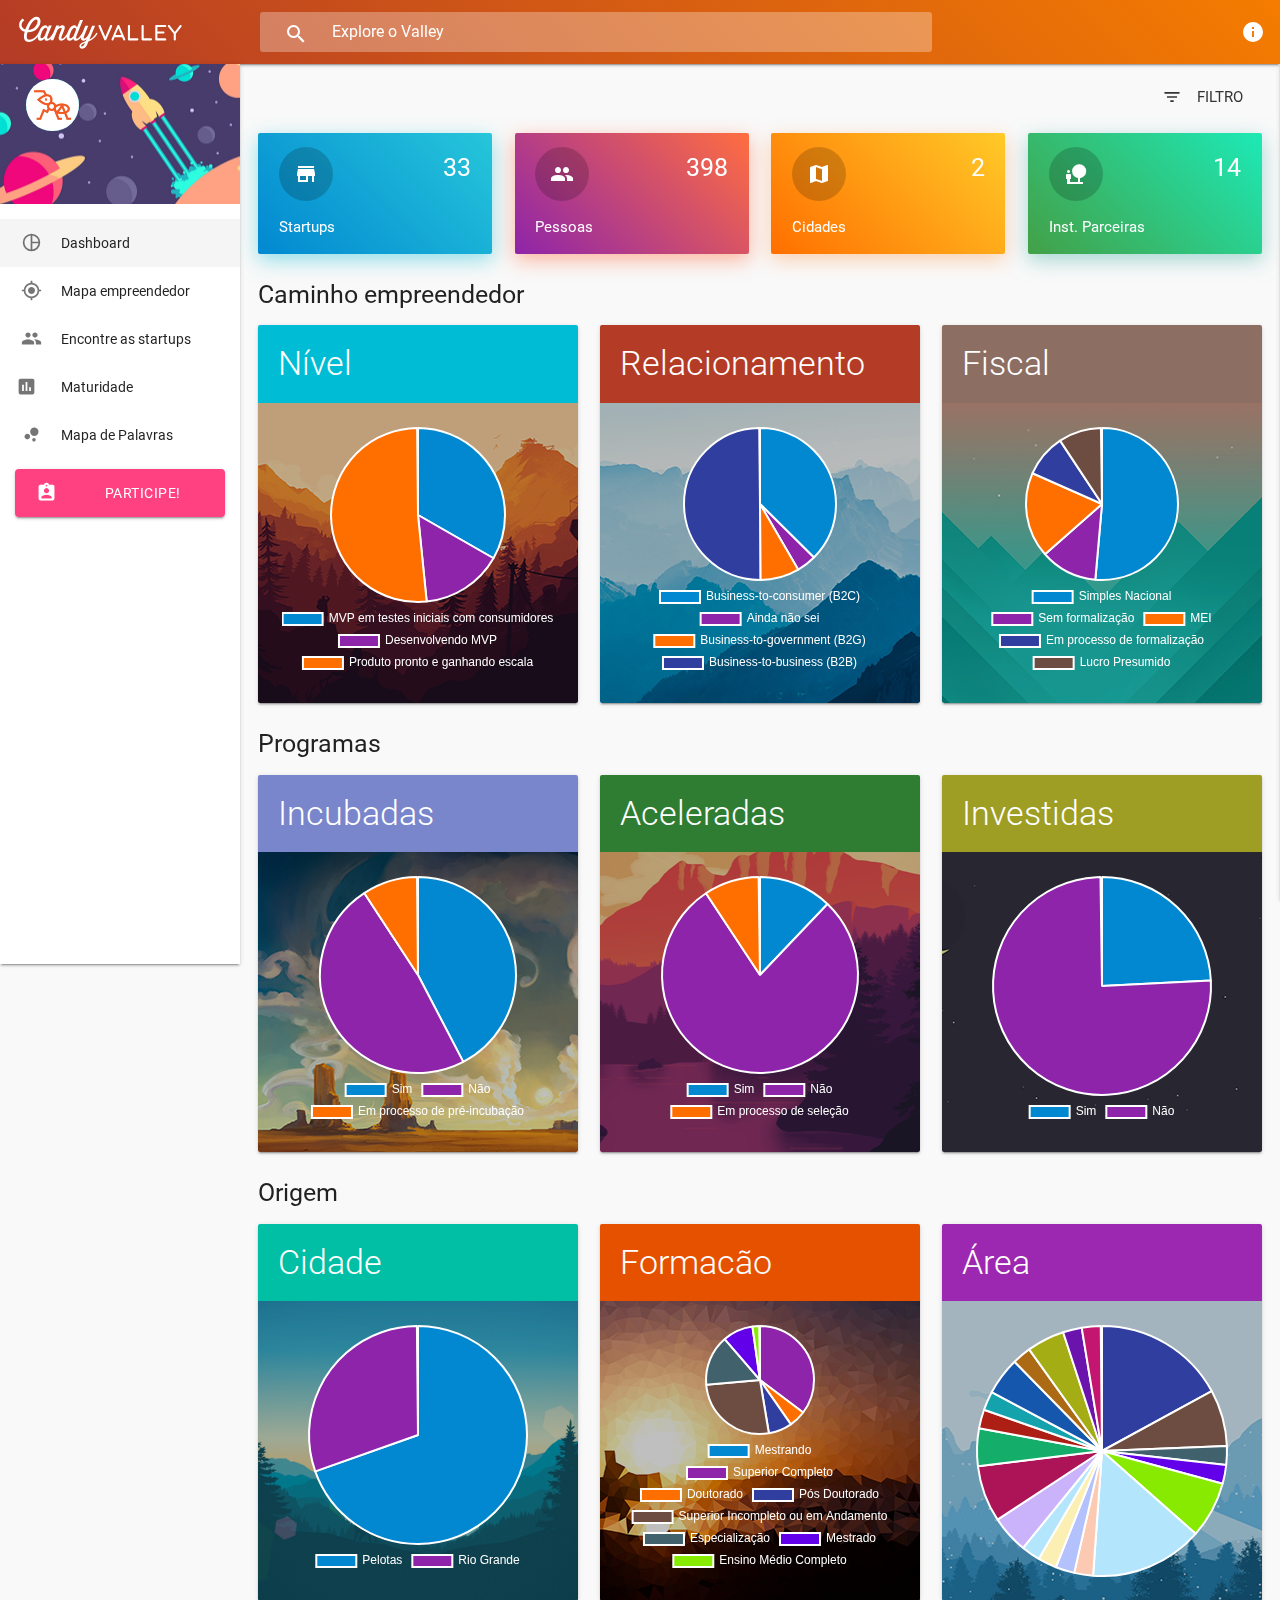
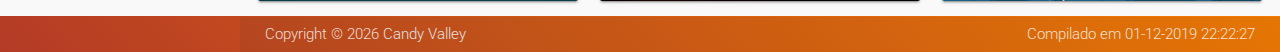
==== commit bcb174bf: "fixing datavalley and update charts" ====
--- a/datavalley/index.html
+++ b/datavalley/index.html
@@ -25,6 +25,7 @@
     <!-- CORE CSS-->
     <link href="css//materialize.css" type="text/css" rel="stylesheet">
     <link href="css//style.css" type="text/css" rel="stylesheet">
+    <link href="css//chart.min.css" type="text/css" rel="stylesheet">
     <!-- Custome CSS-->
     <link href="css/custom/custom.css" type="text/css" rel="stylesheet">
     <!-- INCLUDED PLUGIN CSS ON THIS PAGE -->
@@ -51,19 +52,21 @@
                 <h1 class="logo-wrapper">
                   <a href="index.html" class="brand-logo darken-1">
                     <img src="images/logo/candy_valley_white.svg" alt="materialize logo">
-
                   </a>
                 </h1>
               </li>
             </ul>
             <div class="header-search-wrapper hide-on-med-and-down">
               <i class="material-icons">search</i>
-              <input type="text" name="Search" class="header-search-input z-depth-2" placeholder="Explore o Valley" />
+              <input id="searchvalley" type="text" name="Search" class="header-search-input z-depth-2" placeholder="Explore o Valley" />
             </div>
             <ul class="right hide-on-med-and-down">
-
+              <li>
+                <a href="#" data-activates="chat-out" class="waves-effect waves-block waves-light chat-collapse">
+                  <i class="material-icons">info</i>
+                </a>
+              </li>
             </ul>
-
           </div>
         </nav>
       </div>
@@ -90,29 +93,35 @@
             </li>
             <li class="no-padding">
               <ul class="collapsible" data-collapsible="accordion">
-                <li class="bold">
+                <li class="bold active">
                   <a href="index.html" class="waves-effect waves-cyan">
                       <i class="material-icons">pie_chart_outlined</i>
                       <span class="nav-text">Dashboard</span>
                     </a>
                 </li>
                 <li class="bold">
-                  <a href="cards-basic.html" class="waves-effect waves-cyan">
-                      <i class="material-icons">my_location</i>
-                      <span class="nav-text">Mapa empreendedor</span>
-                    </a>
+                  <a href="startup_map.html" class="waves-effect waves-cyan">
+                    <i class="material-icons">my_location</i>
+                    <span class="nav-text">Mapa empreendedor</span>
+                  </a>
                 </li>
                 <li class="bold">
-                  <a href="cards-basic.html" class="waves-effect waves-cyan">
-                    <i class="material-icons">bookmarks</i>
-                    <span class="nav-text">OKRs do Ecossistema</span>
+                  <a href="startup_lista.html" class="waves-effect waves-cyan">
+                    <i class="material-icons">people</i>
+                    <span class="nav-text">Encontre as startups</span>
                   </a>
                 </li>
                 <li class="bold">
-                  <a href="ui-basic-buttons.html" class="waves-effect waves-cyan">
-                      <i class="material-icons">people</i>
-                      <span class="nav-text">Encontre as startups</span>
-                    </a>
+                  <a href="startup_maturidade.html" class="waves-effect waves-cyan">
+                    <i class="material-icons">insert_chart_outlined</i>
+                    <span class="nav-text">Maturidade</span>
+                  </a>
+                </li>
+                <li class="bold">
+                  <a href="startup_word_cloud.html" class="waves-effect waves-cyan">
+                    <i class="material-icons">bubble_chart</i>
+                    <span class="nav-text">Mapa de Palavras</span>
+                  </a>
                 </li>
                 <li>
                   <a class="btn waves-effect waves-light" href="http://candyvalley.com.br/#pricing" target="_blank">
@@ -122,7 +131,7 @@
               </ul>
             </li>
           </ul>
-          <a href="#" data-activates="slide-out" class="sidebar-collapse btn-floating btn-medium waves-effect waves-light hide-on-large-only">
+          <a href="#" data-activates="slide-out" class="sidebar-collapse btn-floating btn-medium waves-effect waves-light hide-on-large-only" style="background-color: transparent;box-shadow: none">
             <i class="material-icons">menu</i>
           </a>
         </aside>
@@ -133,6 +142,58 @@
           <!--start container-->
           <div class="container">
             <!--card stats start-->
+
+            <div class="filters">
+              <div class="row" style="padding-top: 15px;">
+                <div class="right">
+                  <a class="waves-effect waves-light btn-flat" onclick="filter_clicked()"><i class="material-icons left">filter_list</i> Filtro</a>
+                </div>
+              </div>
+              <div id="filter_itens" class="row" style="display: none">
+                <div class="input-field col s2">
+                  <select id="filter_cities">
+                    <option value="all" selected>Todas</option>
+                    <option value="pelotas">Pelotas</option>
+                    <option value="riogrande">Rio Grande</option>
+                  </select>
+                  <label>Cidades</label>
+                </div>
+                <div class="input-field col s2">
+                  <select id="filter_incubators">
+                    <option value="all" selected>Todas</option>
+                    <option value="sim">Sim</option>
+                    <option value="no">Não</option>
+                  </select>
+                  <label>Já foi incubada</label>
+                </div>
+                <div class="input-field col s2">
+                  <select id="filter_investment">
+                    <option value="all" selected>Todas</option>
+                    <option value="yes">Sim</option>
+                    <option value="no">Não</option>
+                  </select>
+                  <label>Já teve investimento</label>
+                </div>
+                <div class="input-field col s2">
+                  <select id="filter_accelerated">
+                    <option value="all" selected>Todas</option>
+                    <option value="yes">Sim</option>
+                    <option value="no">Não</option>
+                  </select>
+                  <label>Já foi acelerada</label>
+                </div>
+                <div class="input-field col s2">
+                  <select multiple id="filter_relationship">
+                    <option value="all" selected>Todas</option>
+                    <option value="b2g">B2G</option>
+                    <option value="b2b">B2B</option>
+                    <option value="b2c">B2C</option>
+                  </select>
+                  <label>Relação de negócio</label>
+                </div>
+              </div>
+            </div>
+
             <div id="card-stats">
               <div class="row mt-1">
                 <div class="col s12 m6 l3">
@@ -143,7 +204,7 @@
                         <p>Startups</p>
                       </div>
                       <div class="col s5 m5 right-align">
-                        <h5 number_startups class="mb-0">690</h5>
+                        <h5 id="number_startups" class="mb-0">690</h5>
                         <p class="no-margin"></p>
                         <p></p>
                       </div>
@@ -158,7 +219,7 @@
                         <p>Pessoas</p>
                       </div>
                       <div class="col s5 m5 right-align">
-                        <h5 number_statups_person class="mb-0">483</h5>
+                        <h5 id="number_statups_people" class="mb-0">483</h5>
                         <p class="no-margin"></p>
                         <p></p>
                       </div>
@@ -173,7 +234,7 @@
                         <p>Cidades</p>
                       </div>
                       <div class="col s5 m5 right-align">
-                        <h5 class="mb-0">25</h5>
+                        <h5 id="number_cities" class="mb-0">25</h5>
                         <p class="no-margin"></p>
                         <p></p>
                       </div>
@@ -197,342 +258,165 @@
                 </div>
               </div>
             </div>
-            <!--<div id="card-stats">-->
-            <!--  <div class="row">-->
-            <!--    <div class="col s12 m6 l3">-->
-            <!--      <div class="card">-->
-            <!--        <div class="card-content cyan white-text">-->
-            <!--          <p class="card-stats-title">-->
-            <!--            <i class="material-icons">person_outline</i> New Clients</p>-->
-            <!--          <h4 class="card-stats-number">566</h4>-->
-            <!--          <p class="card-stats-compare">-->
-            <!--            <i class="material-icons">keyboard_arrow_up</i> 15%-->
-            <!--            <span class="cyan text text-lighten-5">from yesterday</span>-->
-            <!--          </p>-->
-            <!--        </div>-->
-            <!--      </div>-->
-            <!--    </div>-->
-            <!--    <div class="col s12 m6 l3">-->
-            <!--      <div class="card">-->
-            <!--        <div class="card-content red accent-2 white-text">-->
-            <!--          <p class="card-stats-title">-->
-            <!--            <i class="material-icons">attach_money</i>Total Sales</p>-->
-            <!--          <h4 class="card-stats-number">$8990.63</h4>-->
-            <!--          <p class="card-stats-compare">-->
-            <!--            <i class="material-icons">keyboard_arrow_up</i> 70%-->
-            <!--            <span class="red-text text-lighten-5">last month</span>-->
-            <!--          </p>-->
-            <!--        </div>-->
-            <!--      </div>-->
-            <!--    </div>-->
-            <!--    <div class="col s12 m6 l3">-->
-            <!--      <div class="card">-->
-            <!--        <div class="card-content teal accent-4 white-text">-->
-            <!--          <p class="card-stats-title">-->
-            <!--            <i class="material-icons">trending_up</i> Today Profit</p>-->
-            <!--          <h4 class="card-stats-number">$806.52</h4>-->
-            <!--          <p class="card-stats-compare">-->
-            <!--            <i class="material-icons">keyboard_arrow_up</i> 80%-->
-            <!--            <span class="teal-text text-lighten-5">from yesterday</span>-->
-            <!--          </p>-->
-            <!--        </div>-->
-                    
-            <!--      </div>-->
-            <!--    </div>-->
-            <!--    <div class="col s12 m6 l3">-->
-            <!--      <div class="card">-->
-            <!--        <div class="card-content deep-orange accent-2 white-text">-->
-            <!--          <p class="card-stats-title">-->
-            <!--            <i class="material-icons">content_copy</i> New Invoice</p>-->
-            <!--          <h4 class="card-stats-number">1806</h4>-->
-            <!--          <p class="card-stats-compare">-->
-            <!--            <i class="material-icons">keyboard_arrow_down</i> 3%-->
-            <!--            <span class="deep-orange-text text-lighten-5">from last month</span>-->
-            <!--          </p>-->
-            <!--        </div>-->
-            <!--      </div>-->
-            <!--    </div>-->
-            <!--  </div>-->
-            <!--</div>-->
-            <!--card stats end-->
-            
+
             <!--card widgets start-->
             <div id="card-widgets">
               <div class="row">
-                <div class="col s12 m4 l4">
-                  <ul id="task-card" class="collection with-header">
-                    <li class="collection-header teal accent-4">
-                      <h4 class="task-card-title">My Task</h4>
-                      <p class="task-card-date">Sept 16, 2017</p>
-                    </li>
-                    <li class="collection-item dismissable">
-                      <input type="checkbox" id="task1" />
-                      <label for="task1">Create Mobile App UI.
-                        <a href="#" class="secondary-content">
-                          <span class="ultra-small">Today</span>
-                        </a>
-                      </label>
-                      <span class="task-cat cyan">Mobile App</span>
-                    </li>
-                    <li class="collection-item dismissable">
-                      <input type="checkbox" id="task2" />
-                      <label for="task2">Check the new API standerds.
-                        <a href="#" class="secondary-content">
-                          <span class="ultra-small">Monday</span>
-                        </a>
-                      </label>
-                      <span class="task-cat red accent-2">Web API</span>
-                    </li>
-                    <li class="collection-item dismissable">
-                      <input type="checkbox" id="task3" checked="checked" />
-                      <label for="task3">Check the new Mockup of ABC.
-                        <a href="#" class="secondary-content">
-                          <span class="ultra-small">Wednesday</span>
-                        </a>
-                      </label>
-                      <span class="task-cat teal accent-4">Mockup</span>
-                    </li>
-                    <li class="collection-item dismissable">
-                      <input type="checkbox" id="task4" checked="checked" disabled="disabled" />
-                      <label for="task4">I did it !</label>
-                      <span class="task-cat deep-orange accent-2">Mobile App</span>
-                    </li>
-                  </ul>
-                </div>
-                <div class="col s12 m12 l4">
-                  <div id="flight-card" class="card">
-                    <div class="card-header deep-orange accent-2">
-                      <div class="card-title">
-                        <h4 class="flight-card-title">Flight</h4>
-                        <p class="flight-card-date">June 18, Thu 04:50</p>
+
+                <div class="col s12">
+                  <h5>Caminho empreendedor</h5>
+                </div>
+
+                <div class="col s12 m12 l4">
+                  <div id="flight-card" class="card">
+                    <div class="card-header cyan">
+                      <div class="card-title">
+                        <h4 class="flight-card-title">Nível</h4>
+                      </div>
+                    </div>
+                    <div class="card-content-bg white-text" style="background: url(images/gallary/8.png) no-repeat center center;">
+                      <div class="card-content" style="min-height: 300px;">
+                        <canvas id="chart-area-levels"></canvas>
+                      </div>
+                    </div>
+                  </div>
+                </div>
+
+                <div class="col s12 m12 l4">
+                  <div id="flight-card" class="card">
+                    <div class="card-header candy_background_color" >
+                      <div class="card-title">
+                        <h4 class="flight-card-title">Relacionamento</h4>
+                      </div>
+                    </div>
+                    <div class="card-content-bg white-text" style="background: url(images/gallary/24.png) no-repeat center center;">
+                      <div class="card-content" style="min-height: 300px;">
+                        <canvas id="chart-area-relationships"></canvas>
+                      </div>
+                    </div>
+                  </div>
+                </div>
+
+                <div class="col s12 m12 l4">
+                  <div id="flight-card" class="card">
+                    <div class="card-header brown lighten-1">
+                      <div class="card-title">
+                        <h4 class="flight-card-title">Fiscal</h4>
+                      </div>
+                    </div>
+                    <div class="card-content-bg white-text" style="background: url(images/gallary/26.png) no-repeat center center;">
+                      <div class="card-content" style="min-height: 300px;">
+                        <canvas id="chart-area-taxs"></canvas>
+                      </div>
+                    </div>
+                  </div>
+                </div>
+
+                <div class="col s12">
+                  <h5>Programas</h5>
+                </div>
+
+                <div class="col s12 m12 l4">
+                  <div id="flight-card" class="card">
+                    <div class="card-header indigo lighten-2">
+                      <div class="card-title">
+                        <h4 class="flight-card-title">Incubadas</h4>
+                      </div>
+                    </div>
+                    <div class="card-content-bg white-text" style="background: url(images/gallary/5.png) no-repeat center center;">
+                      <div class="card-content" style="min-height: 300px;">
+                        <canvas id="chart-area-incubutors"></canvas>
+                      </div>
+                    </div>
+                  </div>
+                </div>
+
+                <div class="col s12 m12 l4">
+                  <div id="flight-card" class="card">
+                    <div class="card-header green darken-3">
+                      <div class="card-title">
+                        <h4 class="flight-card-title">Aceleradas</h4>
+                      </div>
+                    </div>
+                    <div class="card-content-bg white-text" style="background: url(images/gallary/13.png) no-repeat center center;">
+                      <div class="card-content" style="min-height: 300px;">
+                        <canvas id="chart-area-accelerateds"></canvas>
+                      </div>
+                    </div>
+                  </div>
+                </div>
+
+                <div class="col s12 m12 l4">
+                  <div id="flight-card" class="card">
+                    <div class="card-header lime darken-3">
+                      <div class="card-title">
+                        <h4 class="flight-card-title">Investidas</h4>
+                      </div>
+                    </div>
+                    <div class="card-content-bg white-text" style="background: url(images/gallary/32.png) no-repeat center center;">
+                      <div class="card-content" style="min-height: 300px;">
+                        <canvas id="chart-area-investiments"></canvas>
+                      </div>
+                    </div>
+                  </div>
+                </div>
+
+                <div class="col s12">
+                  <h5>Origem</h5>
+                </div>
+
+                <div class="col s12 m12 l4">
+                  <div id="flight-card" class="card">
+                    <div class="card-header teal accent-4">
+                      <div class="card-title">
+                        <h4 class="flight-card-title">Cidade</h4>
+                        <!-- <p class="flight-card-date">Origem das startups</p>-->
                       </div>
                     </div>
                     <div class="card-content-bg white-text">
-                      <div class="card-content">
-                        <div class="row flight-state-wrapper">
-                          <div class="col s5 m5 l5 center-align">
-                            <div class="flight-state">
-                              <h4 class="margin">LDN</h4>
-                              <p class="ultra-small">London</p>
-                            </div>
-                          </div>
-                          <div class="col s2 m2 l2 center-align">
-                            <i class="material-icons flight-icon">local_airport</i>
-                          </div>
-                          <div class="col s5 m5 l5 center-align">
-                            <div class="flight-state">
-                              <h4 class="margin">SFO</h4>
-                              <p class="ultra-small">San Francisco</p>
-                            </div>
-                          </div>
-                        </div>
-                        <div class="row">
-                          <div class="col s6 m6 l6 center-align">
-                            <div class="flight-info">
-                              <p class="small">
-                                <span class="grey-text text-lighten-4">Depart:</span> 04.50</p>
-                              <p class="small">
-                                <span class="grey-text text-lighten-4">Flight:</span> IB 5786</p>
-                              <p class="small">
-                                <span class="grey-text text-lighten-4">Terminal:</span> B</p>
-                            </div>
-                          </div>
-                          <div class="col s6 m6 l6 center-align flight-state-two">
-                            <div class="flight-info">
-                              <p class="small">
-                                <span class="grey-text text-lighten-4">Arrive:</span> 08.50</p>
-                              <p class="small">
-                                <span class="grey-text text-lighten-4">Flight:</span> IB 5786</p>
-                              <p class="small">
-                                <span class="grey-text text-lighten-4">Terminal:</span> C</p>
-                            </div>
-                          </div>
-                        </div>
-                      </div>
-                    </div>
-                  </div>
-                </div>
-                <div class="col s12 m4 l4">
-                  <div id="profile-card" class="card">
-                    <div class="card-image waves-effect waves-block waves-light">
-                      <img class="activator" src="images/gallary/3.png" alt="user bg">
-                    </div>
-                    <div class="card-content">
-                      <img src="images/avatar/avatar-7.png" alt="" class="circle responsive-img activator card-profile-image cyan lighten-1 padding-2">
-                      <a class="btn-floating activator btn-move-up waves-effect waves-light red accent-2 z-depth-4 right">
-                        <i class="material-icons">edit</i>
-                      </a>
-                      <span class="card-title activator grey-text text-darken-4">Roger Waters</span>
-                      <p>
-                        <i class="material-icons">perm_identity</i> Project Manager</p>
-                      <p>
-                        <i class="material-icons">perm_phone_msg</i> +1 (612) 222 8989</p>
-                      <p>
-                        <i class="material-icons">email</i> yourmail@domain.com</p>
-                    </div>
-                    <div class="card-reveal">
-                      <span class="card-title grey-text text-darken-4">Roger Waters
-                        <i class="material-icons right">close</i>
-                      </span>
-                      <p>Here is some more information about this card.</p>
-                      <p>
-                        <i class="material-icons">perm_identity</i> Project Manager</p>
-                      <p>
-                        <i class="material-icons">perm_phone_msg</i> +1 (612) 222 8989</p>
-                      <p>
-                        <i class="material-icons">email</i> yourmail@domain.com</p>
-                      <p>
-                        <i class="material-icons">cake</i> 18th June 1990
-                      </p>
-                      <p>
-                      </p>
-                      <p>
-                        <i class="material-icons">airplanemode_active</i> BAR - AUS
-                      </p>
-                      <p>
-                      </p>
-                    </div>
-                  </div>
-                </div>
+                      <div class="card-content" style="min-height: 300px;">
+                        <canvas id="chart-area-cities"></canvas>
+                      </div>
+                    </div>
+                  </div>
+                </div>
+
+                <div class="col s12 m12 l4">
+                  <div id="flight-card" class="card">
+                    <div class="card-header orange darken-4">
+                      <div class="card-title">
+                        <h4 class="flight-card-title">Formacão</h4>
+                      </div>
+                    </div>
+                    <div class="card-content-bg white-text" style="background: url(images/gallary/16.png) no-repeat center center;">
+                      <div class="card-content" style="min-height: 300px;">
+                        <canvas id="chart-area-educations"></canvas>
+                      </div>
+                    </div>
+                  </div>
+                </div>
+
+                <div class="col s12 m12 l4">
+                  <div id="flight-card" class="card">
+                    <div class="card-header purple">
+                      <div class="card-title">
+                        <h4 class="flight-card-title">Área</h4>
+                      </div>
+                    </div>
+                    <div class="card-content-bg white-text" style="background: url(images/gallary/29.png) no-repeat center center;">
+                      <div class="card-content" style="min-height: 300px;">
+                        <canvas id="chart-area-models"></canvas>
+                      </div>
+                    </div>
+                  </div>
+                </div>
+
               </div>
             </div>
             <!--card widgets end-->
-            
+
             <!--work collections start-->
-            <div id="work-collections">
-              <div class="row">
-                <div class="col s12 m12 l6">
-                  <ul id="projects-collection" class="collection z-depth-1">
-                    <li class="collection-item avatar">
-                      <i class="material-icons cyan circle">card_travel</i>
-                      <h6 class="collection-header m-0">Projects</h6>
-                      <p>Your Favorites</p>
-                    </li>
-                    <li class="collection-item">
-                      <div class="row">
-                        <div class="col s9">
-                          <p class="collections-title">Web App</p>
-                          <p class="collections-content">AEC Company</p>
-                        </div>
-                        <div class="col s3">
-                          <span class="task-cat cyan">Development</span>
-                        </div>
-                      </div>
-                    </li>
-                    <li class="collection-item">
-                      <div class="row">
-                        <div class="col s9">
-                          <p class="collections-title">Mobile App for Social</p>
-                          <p class="collections-content">iSocial App</p>
-                        </div>
-                        <div class="col s3">
-                          <span class="task-cat red accent-2">UI/UX</span>
-                        </div>
-                      </div>
-                    </li>
-                    <li class="collection-item">
-                      <div class="row">
-                        <div class="col s9">
-                          <p class="collections-title">Website</p>
-                          <p class="collections-content">MediTab</p>
-                        </div>
-                        <div class="col s3">
-                          <span class="task-cat teal accent-4">Marketing</span>
-                        </div>
-                      </div>
-                    </li>
-                    <li class="collection-item">
-                      <div class="row">
-                        <div class="col s9">
-                          <p class="collections-title">AdWord campaign</p>
-                          <p class="collections-content">True Line</p>
-                        </div>
-                        <div class="col s3">
-                          <span class="task-cat deep-orange accent-2">SEO</span>
-                        </div>
-                      </div>
-                    </li>
-                  </ul>
-                </div>
-                <div class="col s12 m12 l6">
-                  <ul id="issues-collection" class="collection z-depth-1">
-                    <li class="collection-item avatar">
-                      <i class="material-icons red accent-2 circle">bug_report</i>
-                      <h6 class="collection-header m-0">Issues</h6>
-                      <p>Assigned to you</p>
-                    </li>
-                    <li class="collection-item">
-                      <div class="row">
-                        <div class="col s7">
-                          <p class="collections-title">
-                            <strong>#102</strong> Home Page</p>
-                          <p class="collections-content">Web Project</p>
-                        </div>
-                        <div class="col s2">
-                          <span class="task-cat deep-orange accent-2">P1</span>
-                        </div>
-                        <div class="col s3">
-                          <div class="progress">
-                            <div class="determinate" style="width: 70%"></div>
-                          </div>
-                        </div>
-                      </div>
-                    </li>
-                    <li class="collection-item">
-                      <div class="row">
-                        <div class="col s7">
-                          <p class="collections-title">
-                            <strong>#108</strong> API Fix</p>
-                          <p class="collections-content">API Project </p>
-                        </div>
-                        <div class="col s2">
-                          <span class="task-cat cyan">P2</span>
-                        </div>
-                        <div class="col s3">
-                          <div class="progress">
-                            <div class="determinate" style="width: 40%"></div>
-                          </div>
-                        </div>
-                      </div>
-                    </li>
-                    <li class="collection-item">
-                      <div class="row">
-                        <div class="col s7">
-                          <p class="collections-title">
-                            <strong>#205</strong> Profile page css</p>
-                          <p class="collections-content">New Project </p>
-                        </div>
-                        <div class="col s2">
-                          <span class="task-cat red accent-2">P3</span>
-                        </div>
-                        <div class="col s3">
-                          <div class="progress">
-                            <div class="determinate" style="width: 95%"></div>
-                          </div>
-                        </div>
-                      </div>
-                    </li>
-                    <li class="collection-item">
-                      <div class="row">
-                        <div class="col s7">
-                          <p class="collections-title">
-                            <strong>#188</strong> SAP Changes</p>
-                          <p class="collections-content">SAP Project</p>
-                        </div>
-                        <div class="col s2">
-                          <span class="task-cat teal accent-4">P1</span>
-                        </div>
-                        <div class="col s3">
-                          <div class="progress">
-                            <div class="determinate" style="width: 10%"></div>
-                          </div>
-                        </div>
-                      </div>
-                    </li>
-                  </ul>
-                </div>
-              </div>
-            </div>
+
             <!--work collections end-->
             
             <!-- //////////////////////////////////////////////////////////////////////////// -->
@@ -548,260 +432,26 @@
                 <div class="col s12 border-bottom-1 mt-5">
                   <ul class="tabs">
                     <li class="tab col s4">
-                      <a href="#activity" class="active">
-                        <span class="material-icons">graphic_eq</span>
-                      </a>
-                    </li>
-                    <li class="tab col s4">
                       <a href="#chatapp">
-                        <span class="material-icons">face</span>
-                      </a>
-                    </li>
-                    <li class="tab col s4">
-                      <a href="#settings">
-                        <span class="material-icons">settings</span>
+                        <span class="material-icons">info</span>
                       </a>
                     </li>
                   </ul>
                 </div>
-                <div id="settings" class="col s12">
-                  <h6 class="mt-5 mb-3 ml-3">GENERAL SETTINGS</h6>
-                  <ul class="collection border-none">
-                    <li class="collection-item border-none">
-                      <div class="m-0">
-                        <span class="font-weight-600">Notifications</span>
-                        <div class="switch right">
-                          <label>
-                            <input checked type="checkbox">
-                            <span class="lever"></span>
-                          </label>
-                        </div>
-                      </div>
-                      <p>Use checkboxes when looking for yes or no answers.</p>
-                    </li>
-                    <li class="collection-item border-none">
-                      <div class="m-0">
-                        <span class="font-weight-600">Show recent activity</span>
-                        <div class="switch right">
-                          <label>
-                            <input checked type="checkbox">
-                            <span class="lever"></span>
-                          </label>
-                        </div>
-                      </div>
-                      <p>The for attribute is necessary to bind our custom checkbox with the input.</p>
-                    </li>
-                    <li class="collection-item border-none">
-                      <div class="m-0">
-                        <span class="font-weight-600">Notifications</span>
-                        <div class="switch right">
-                          <label>
-                            <input type="checkbox">
-                            <span class="lever"></span>
-                          </label>
-                        </div>
-                      </div>
-                      <p>Use checkboxes when looking for yes or no answers.</p>
-                    </li>
-                    <li class="collection-item border-none">
-                      <div class="m-0">
-                        <span class="font-weight-600">Show recent activity</span>
-                        <div class="switch right">
-                          <label>
-                            <input type="checkbox">
-                            <span class="lever"></span>
-                          </label>
-                        </div>
-                      </div>
-                      <p>The for attribute is necessary to bind our custom checkbox with the input.</p>
-                    </li>
-                    <li class="collection-item border-none">
-                      <div class="m-0">
-                        <span class="font-weight-600">Show your emails</span>
-                        <div class="switch right">
-                          <label>
-                            <input type="checkbox">
-                            <span class="lever"></span>
-                          </label>
-                        </div>
-                      </div>
-                      <p>Use checkboxes when looking for yes or no answers.</p>
-                    </li>
-                    <li class="collection-item border-none">
-                      <div class="m-0">
-                        <span class="font-weight-600">Show Task statistics</span>
-                        <div class="switch right">
-                          <label>
-                            <input type="checkbox">
-                            <span class="lever"></span>
-                          </label>
-                        </div>
-                      </div>
-                      <p>The for attribute is necessary to bind our custom checkbox with the input.</p>
-                    </li>
-                  </ul>
-                </div>
                 <div id="chatapp" class="col s12">
                   <div class="collection border-none">
                     <a href="#!" class="collection-item avatar border-none">
-                      <img src="images/avatar/avatar-1.png" alt="" class="circle cyan">
-                      <span class="line-height-0">Elizabeth Elliott </span>
-                      <span class="medium-small right blue-grey-text text-lighten-3">5.00 AM</span>
-                      <p class="medium-small blue-grey-text text-lighten-3">Thank you </p>
+                      <img src="images/favicon/apple-icon-114x114.png" alt="" class="circle">
+                      <span class="line-height-0 candy_color">Filtros de Startups </span>
+                      <p class="medium-small blue-grey-text text-lighten-3">Utilize os filtros para ver dados apenas de cidades etc. </p>
                     </a>
+                  </div>
+                  <div class="collection border-none">
                     <a href="#!" class="collection-item avatar border-none">
-                      <img src="images/avatar/avatar-2.png" alt="" class="circle deep-orange accent-2">
-                      <span class="line-height-0">Mary Adams </span>
-                      <span class="medium-small right blue-grey-text text-lighten-3">4.14 AM</span>
-                      <p class="medium-small blue-grey-text text-lighten-3">Hello Boo </p>
+                      <img src="images/favicon/apple-icon-114x114.png" alt="" class="circle">
+                      <span class="line-height-0 candy_color">Atualizacão de dados </span>
+                      <p class="medium-small blue-grey-text text-lighten-3">Acompanhe no rodapé a última atualização dos dados. </p>
                     </a>
-                    <a href="#!" class="collection-item avatar border-none">
-                      <img src="images/avatar/avatar-3.png" alt="" class="circle teal accent-4">
-                      <span class="line-height-0">Caleb Richards </span>
-                      <span class="medium-small right blue-grey-text text-lighten-3">9.00 PM</span>
-                      <p class="medium-small blue-grey-text text-lighten-3">Keny ! </p>
-                    </a>
-                    <a href="#!" class="collection-item avatar border-none">
-                      <img src="images/avatar/avatar-4.png" alt="" class="circle cyan">
-                      <span class="line-height-0">June Lane </span>
-                      <span class="medium-small right blue-grey-text text-lighten-3">4.14 AM</span>
-                      <p class="medium-small blue-grey-text text-lighten-3">Ohh God </p>
-                    </a>
-                    <a href="#!" class="collection-item avatar border-none">
-                      <img src="images/avatar/avatar-5.png" alt="" class="circle red accent-2">
-                      <span class="line-height-0">Edward Fletcher </span>
-                      <span class="medium-small right blue-grey-text text-lighten-3">5.15 PM</span>
-                      <p class="medium-small blue-grey-text text-lighten-3">Love you </p>
-                    </a>
-                    <a href="#!" class="collection-item avatar border-none">
-                      <img src="images/avatar/avatar-6.png" alt="" class="circle deep-orange accent-2">
-                      <span class="line-height-0">Crystal Bates </span>
-                      <span class="medium-small right blue-grey-text text-lighten-3">8.00 AM</span>
-                      <p class="medium-small blue-grey-text text-lighten-3">Can we </p>
-                    </a>
-                    <a href="#!" class="collection-item avatar border-none">
-                      <img src="images/avatar/avatar-7.png" alt="" class="circle cyan">
-                      <span class="line-height-0">Nathan Watts </span>
-                      <span class="medium-small right blue-grey-text text-lighten-3">9.53 PM</span>
-                      <p class="medium-small blue-grey-text text-lighten-3">Great! </p>
-                    </a>
-                    <a href="#!" class="collection-item avatar border-none">
-                      <img src="images/avatar/avatar-8.png" alt="" class="circle red accent-2">
-                      <span class="line-height-0">Willard Wood </span>
-                      <span class="medium-small right blue-grey-text text-lighten-3">4.20 AM</span>
-                      <p class="medium-small blue-grey-text text-lighten-3">Do it </p>
-                    </a>
-                    <a href="#!" class="collection-item avatar border-none">
-                      <img src="images/avatar/avatar-9.png" alt="" class="circle teal accent-4">
-                      <span class="line-height-0">Ronnie Ellis </span>
-                      <span class="medium-small right blue-grey-text text-lighten-3">5.30 PM</span>
-                      <p class="medium-small blue-grey-text text-lighten-3">Got that </p>
-                    </a>
-                    <a href="#!" class="collection-item avatar border-none">
-                      <img src="images/avatar/avatar-1.png" alt="" class="circle cyan">
-                      <span class="line-height-0">Gwendolyn Wood </span>
-                      <span class="medium-small right blue-grey-text text-lighten-3">4.34 AM</span>
-                      <p class="medium-small blue-grey-text text-lighten-3">Like you </p>
-                    </a>
-                    <a href="#!" class="collection-item avatar border-none">
-                      <img src="images/avatar/avatar-2.png" alt="" class="circle red accent-2">
-                      <span class="line-height-0">Daniel Russell </span>
-                      <span class="medium-small right blue-grey-text text-lighten-3">12.00 AM</span>
-                      <p class="medium-small blue-grey-text text-lighten-3">Thank you </p>
-                    </a>
-                    <a href="#!" class="collection-item avatar border-none">
-                      <img src="images/avatar/avatar-3.png" alt="" class="circle teal accent-4">
-                      <span class="line-height-0">Sarah Graves </span>
-                      <span class="medium-small right blue-grey-text text-lighten-3">11.14 PM</span>
-                      <p class="medium-small blue-grey-text text-lighten-3">Okay you </p>
-                    </a>
-                    <a href="#!" class="collection-item avatar border-none">
-                      <img src="images/avatar/avatar-4.png" alt="" class="circle red accent-2">
-                      <span class="line-height-0">Andrew Hoffman </span>
-                      <span class="medium-small right blue-grey-text text-lighten-3">7.30 PM</span>
-                      <p class="medium-small blue-grey-text text-lighten-3">Can do </p>
-                    </a>
-                    <a href="#!" class="collection-item avatar border-none">
-                      <img src="images/avatar/avatar-5.png" alt="" class="circle cyan">
-                      <span class="line-height-0">Camila Lynch </span>
-                      <span class="medium-small right blue-grey-text text-lighten-3">2.00 PM</span>
-                      <p class="medium-small blue-grey-text text-lighten-3">Leave it </p>
-                    </a>
-                  </div>
-                </div>
-                <div id="activity" class="col s12">
-                  <h6 class="mt-5 mb-3 ml-3">RECENT ACTIVITY</h6>
-                  <div class="activity">
-                    <div class="col s3 mt-2 center-align recent-activity-list-icon">
-                      <i class="material-icons white-text icon-bg-color deep-purple lighten-2">add_shopping_cart</i>
-                    </div>
-                    <div class="col s9 recent-activity-list-text">
-                      <a href="#" class="deep-purple-text medium-small">just now</a>
-                      <p class="mt-0 mb-2 fixed-line-height font-weight-300 medium-small">Jim Doe Purchased new equipments for zonal office.</p>
-                    </div>
-                    <div class="recent-activity-list chat-out-list row mb-0">
-                      <div class="col s3 mt-2 center-align recent-activity-list-icon">
-                        <i class="material-icons white-text icon-bg-color cyan lighten-2">airplanemode_active</i>
-                      </div>
-                      <div class="col s9 recent-activity-list-text">
-                        <a href="#" class="cyan-text medium-small">Yesterday</a>
-                        <p class="mt-0 mb-2 fixed-line-height font-weight-300 medium-small">Your Next flight for USA will be on 15th August 2015.</p>
-                      </div>
-                    </div>
-                    <div class="recent-activity-list chat-out-list row mb-0">
-                      <div class="col s3 mt-2 center-align recent-activity-list-icon medium-small">
-                        <i class="material-icons white-text icon-bg-color green lighten-2">settings_voice</i>
-                      </div>
-                      <div class="col s9 recent-activity-list-text">
-                        <a href="#" class="green-text medium-small">5 Days Ago</a>
-                        <p class="mt-0 mb-2 fixed-line-height font-weight-300 medium-small">Natalya Parker Send you a voice mail for next conference.</p>
-                      </div>
-                    </div>
-                    <div class="recent-activity-list chat-out-list row mb-0">
-                      <div class="col s3 mt-2 center-align recent-activity-list-icon">
-                        <i class="material-icons white-text icon-bg-color amber lighten-2">store</i>
-                      </div>
-                      <div class="col s9 recent-activity-list-text">
-                        <a href="#" class="amber-text medium-small">1 Week Ago</a>
-                        <p class="mt-0 mb-2 fixed-line-height font-weight-300 medium-small">Jessy Jay open a new store at S.G Road.</p>
-                      </div>
-                    </div>
-                    <div class="recent-activity-list row">
-                      <div class="col s3 mt-2 center-align recent-activity-list-icon">
-                        <i class="material-icons white-text icon-bg-color deep-orange lighten-2">settings_voice</i>
-                      </div>
-                      <div class="col s9 recent-activity-list-text">
-                        <a href="#" class="deep-orange-text medium-small">2 Week Ago</a>
-                        <p class="mt-0 mb-2 fixed-line-height font-weight-300 medium-small">voice mail for conference.</p>
-                      </div>
-                    </div>
-                    <div class="recent-activity-list chat-out-list row mb-0">
-                      <div class="col s3 mt-2 center-align recent-activity-list-icon medium-small">
-                        <i class="material-icons white-text icon-bg-color brown lighten-2">settings_voice</i>
-                      </div>
-                      <div class="col s9 recent-activity-list-text">
-                        <a href="#" class="brown-text medium-small">1 Month Ago</a>
-                        <p class="mt-0 mb-2 fixed-line-height font-weight-300 medium-small">Natalya Parker Send you a voice mail for next conference.</p>
-                      </div>
-                    </div>
-                    <div class="recent-activity-list chat-out-list row mb-0">
-                      <div class="col s3 mt-2 center-align recent-activity-list-icon">
-                        <i class="material-icons white-text icon-bg-color deep-purple lighten-2">store</i>
-                      </div>
-                      <div class="col s9 recent-activity-list-text">
-                        <a href="#" class="deep-purple-text medium-small">3 Month Ago</a>
-                        <p class="mt-0 mb-2 fixed-line-height font-weight-300 medium-small">Jessy Jay open a new store at S.G Road.</p>
-                      </div>
-                    </div>
-                    <div class="recent-activity-list row">
-                      <div class="col s3 mt-2 center-align recent-activity-list-icon">
-                        <i class="material-icons white-text icon-bg-color grey lighten-2">settings_voice</i>
-                      </div>
-                      <div class="col s9 recent-activity-list-text">
-                        <a href="#" class="grey-text medium-small">1 Year Ago</a>
-                        <p class="mt-0 mb-2 fixed-line-height font-weight-300 medium-small">voice mail for conference.</p>
-                      </div>
-                    </div>
                   </div>
                 </div>
               </div>
@@ -822,7 +472,7 @@
               <script type="text/javascript">
                 document.write(new Date().getFullYear());
               </script> <a class="grey-text text-lighten-2" href="http://candyvalley.com.br" target="_blank">Candy Valley</a></span>
-            <span class="right hide-on-small-only"> Compilado por <a class="grey-text text-lighten-2" href="http://glaucomunsberg.com/">Candy Valley</a></span> em <span id="compiled_at">27 de Nov. 2019</span>
+              <span class="right hide-on-small-only"> Compilado em <span id="compiled_at">27 de Nov. 2019</span>
           </div>
         </div>
     </footer>
@@ -838,7 +488,10 @@
     <script type="text/javascript" src="vendors/perfect-scrollbar/perfect-scrollbar.min.js"></script>
     <!--plugins.js - Some Specific JS codes for Plugin Settings-->
     <script type="text/javascript" src="js/plugins.js"></script>
+    <script type="text/javascript" src="js/chart.min.js"></script>
+
     <!--custom-script.js - Add your own theme custom JS-->
     <script type="text/javascript" src="js/custom-script.js"></script>
+
   </body>
 </html>--- a/datavalley/css/style.css
+++ b/datavalley/css/style.css
@@ -6125,8 +6125,8 @@
   height: 150px;
   margin: -75px 0 0 -75px;
   border-radius: 50%;
-  border: 3px solid transparent;
-  border-top-color: #3498db;
+  border: 5px solid transparent;
+  border-top-color: #0288d1;
   -webkit-animation: spin 2s linear infinite;
   animation: spin 2s linear infinite;
   z-index: 1001;
@@ -6140,8 +6140,8 @@
   right: 5px;
   bottom: 5px;
   border-radius: 50%;
-  border: 3px solid transparent;
-  border-top-color: #e74c3c;
+  border: 5px solid transparent;
+  border-top-color: #b43b26;
   -webkit-animation: spin 3s linear infinite;
   animation: spin 3s linear infinite;
 }
@@ -6154,7 +6154,7 @@
   right: 15px;
   bottom: 15px;
   border-radius: 50%;
-  border: 3px solid transparent;
+  border: 5px solid transparent;
   border-top-color: #f9c922;
   -webkit-animation: spin 1.5s linear infinite;
   animation: spin 1.5s linear infinite;
@@ -7481,3 +7481,11 @@
 #polar-chart-holder {
   padding-top: 20px;
 }
+
+.candy_color{
+  color: #b43b26;
+}
+
+.candy_background_color{
+  background-color: #b43b26;
+}
--- a/datavalley/css/chart.min.css
+++ b/datavalley/css/chart.min.css
@@ -0,0 +1 @@
+@keyframes chartjs-render-animation{from{opacity:.99}to{opacity:1}}.chartjs-render-monitor{animation:chartjs-render-animation 1ms}.chartjs-size-monitor,.chartjs-size-monitor-expand,.chartjs-size-monitor-shrink{position:absolute;direction:ltr;left:0;top:0;right:0;bottom:0;overflow:hidden;pointer-events:none;visibility:hidden;z-index:-1}.chartjs-size-monitor-expand>div{position:absolute;width:1000000px;height:1000000px;left:0;top:0}.chartjs-size-monitor-shrink>div{position:absolute;width:200%;height:200%;left:0;top:0}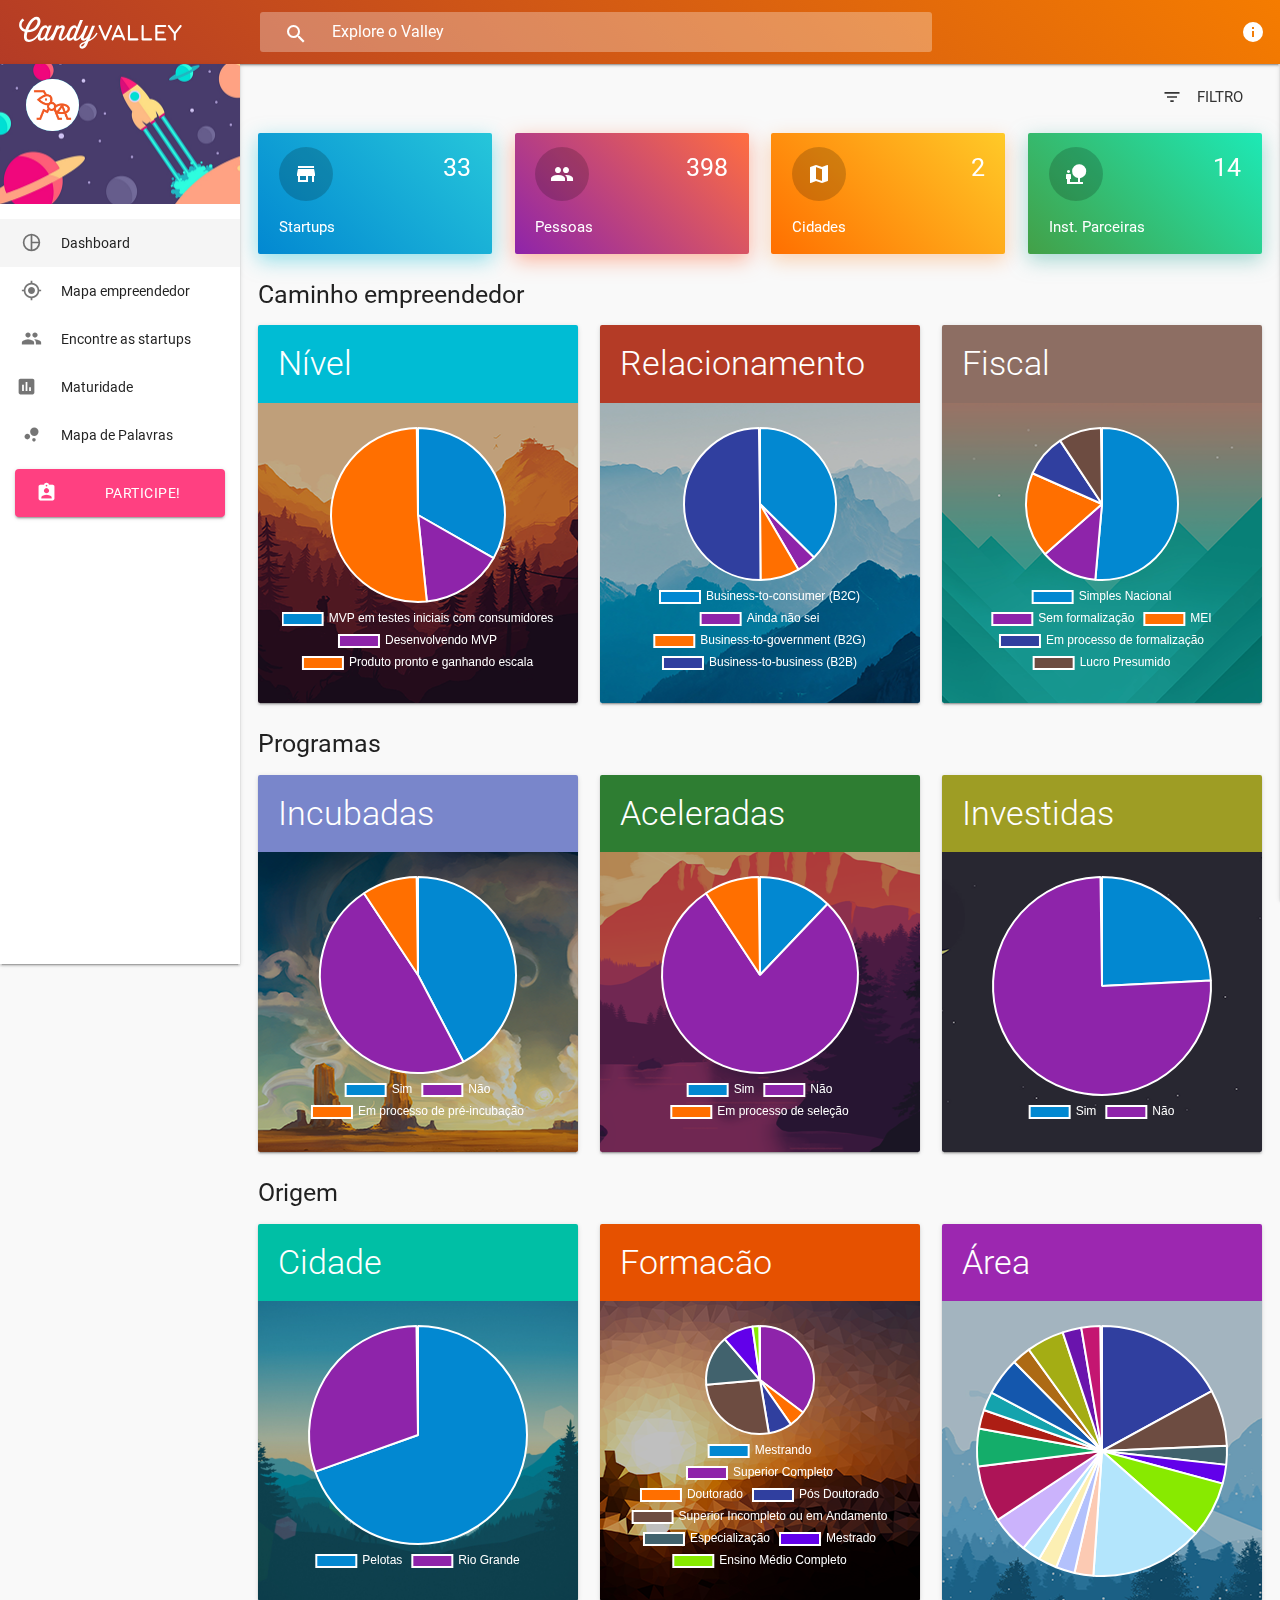
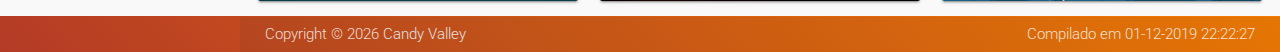
==== commit f8b914a1: "fixing GTAG" ====
--- a/datavalley/index.html
+++ b/datavalley/index.html
@@ -21,6 +21,9 @@
     <!-- For iPhone -->
     <meta name="msapplication-TileColor" content="#00bcd4">
     <meta name="msapplication-TileImage" content="images/favicon/apple-icon-114x114.png">
+
+    <script async src="https://www.googletagmanager.com/gtag/js?id=UA-15017193-10"></script>
+
     <!-- For Windows Phone -->
     <!-- CORE CSS-->
     <link href="css//materialize.css" type="text/css" rel="stylesheet">
